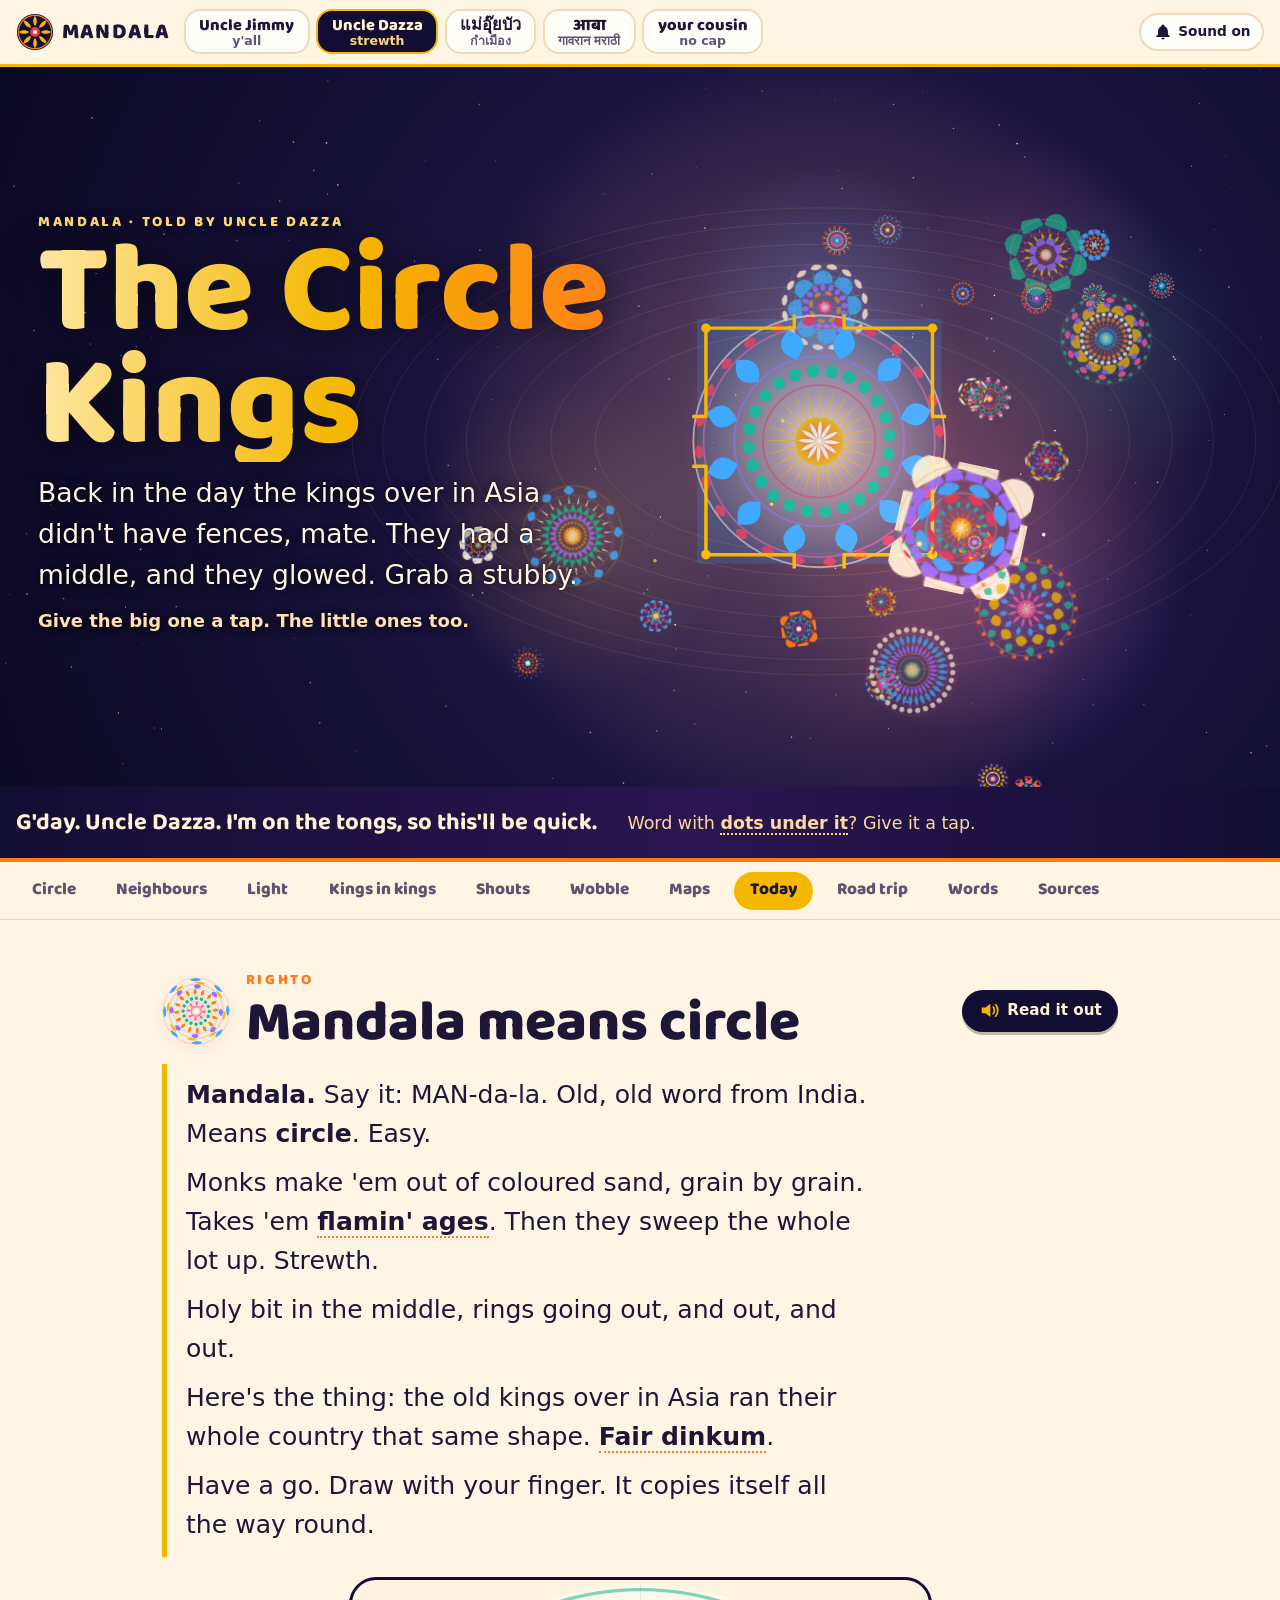
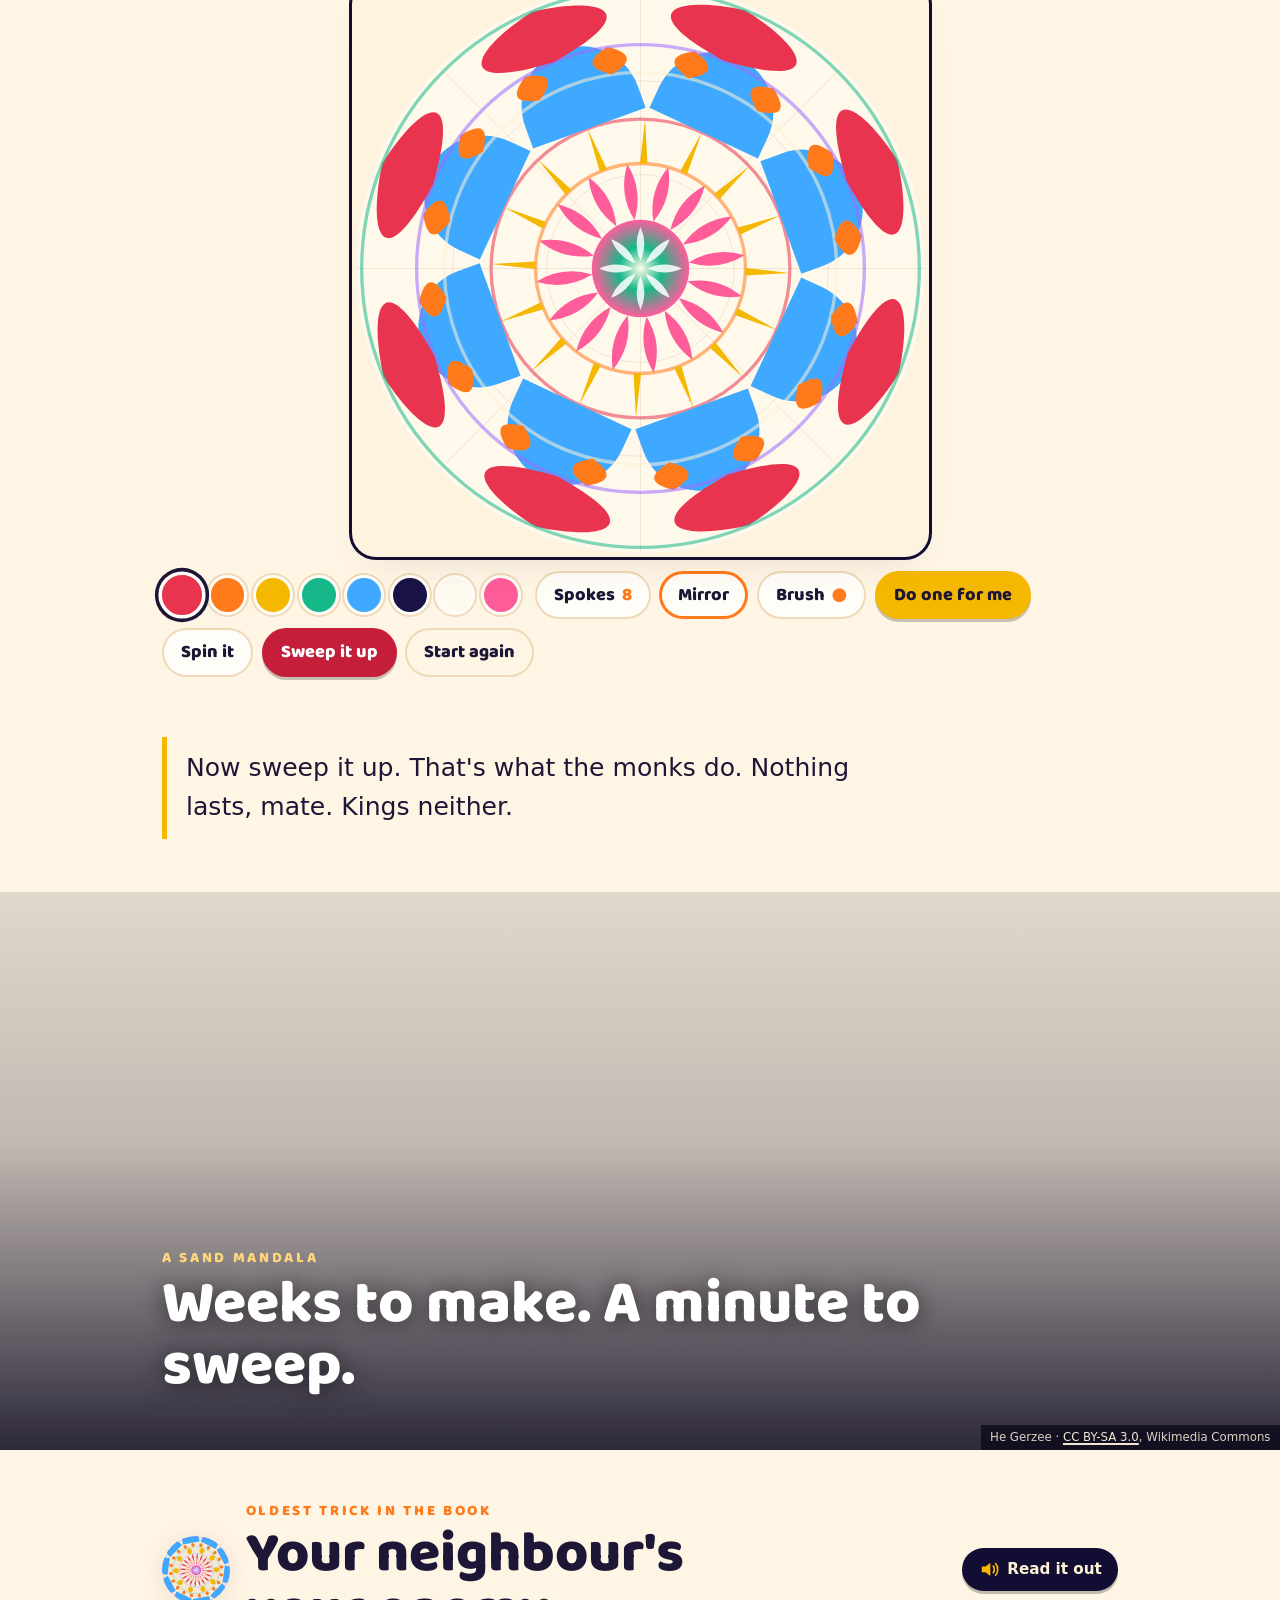
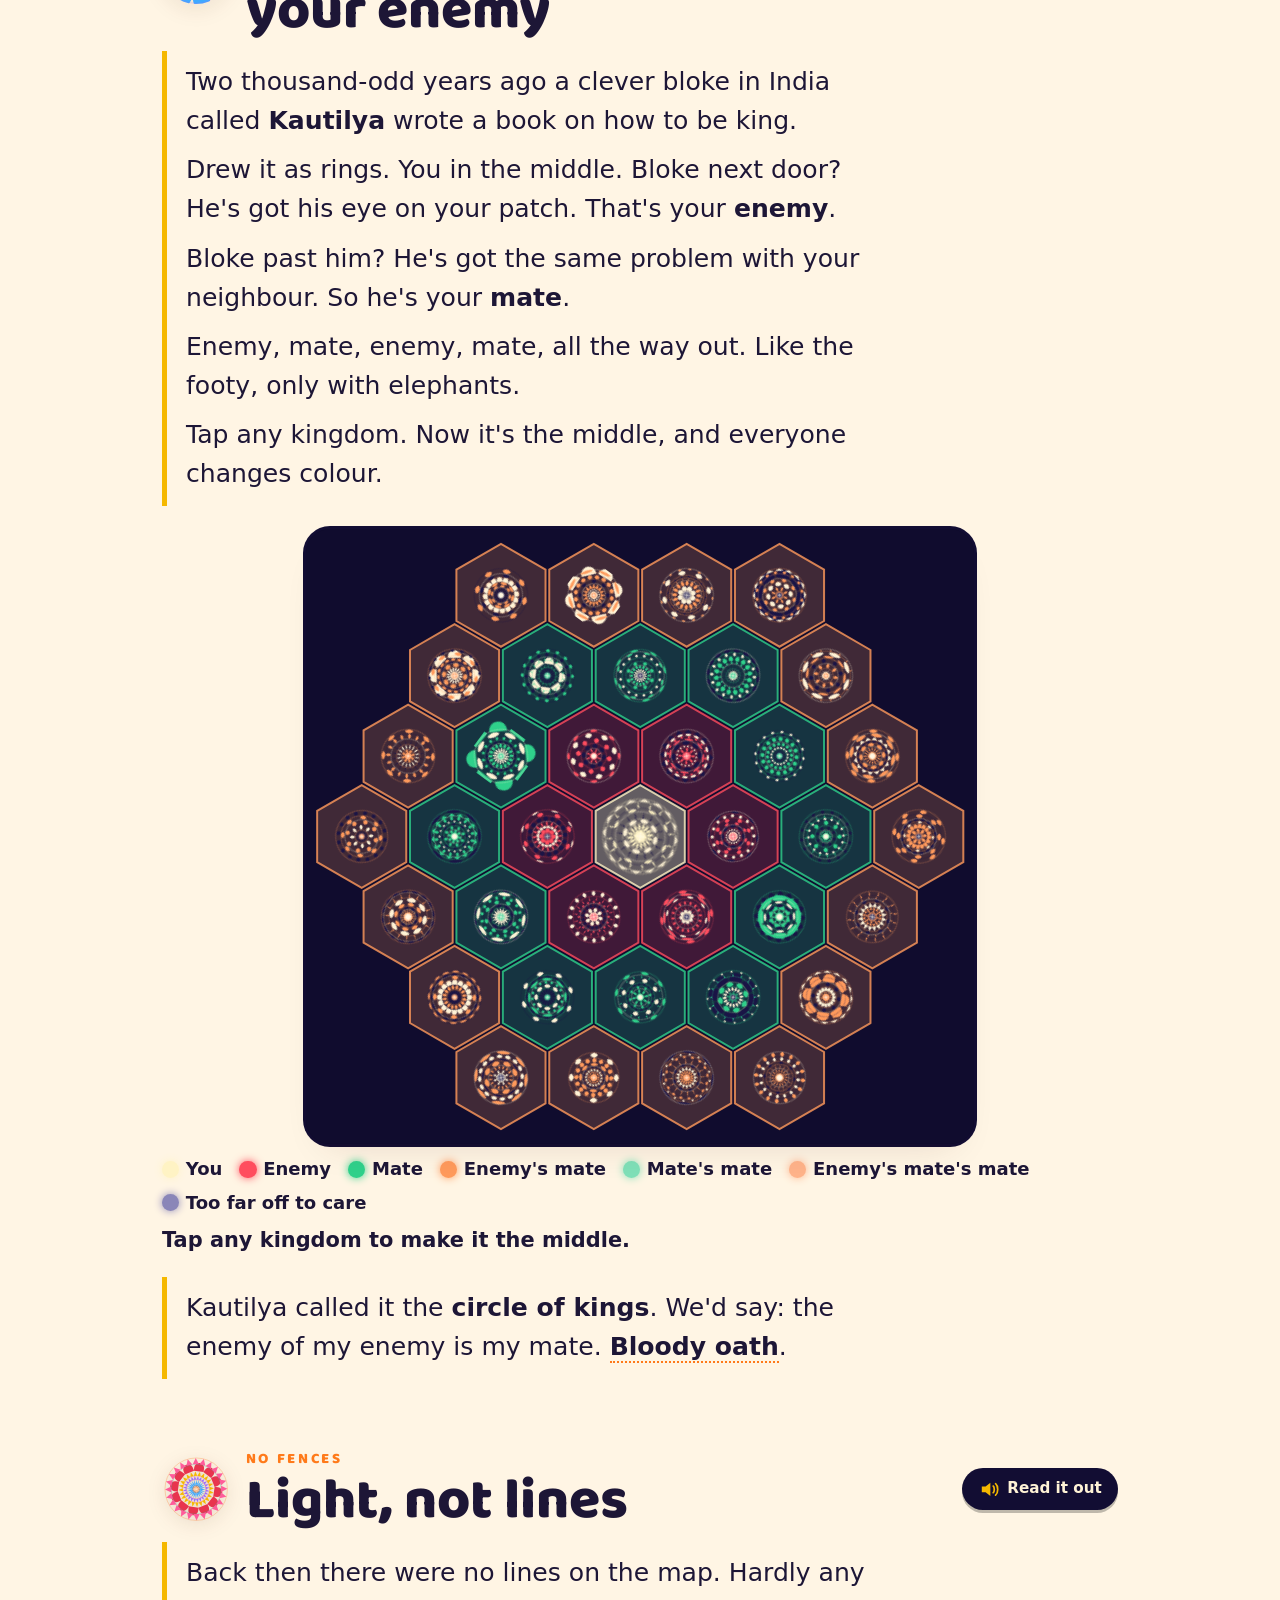
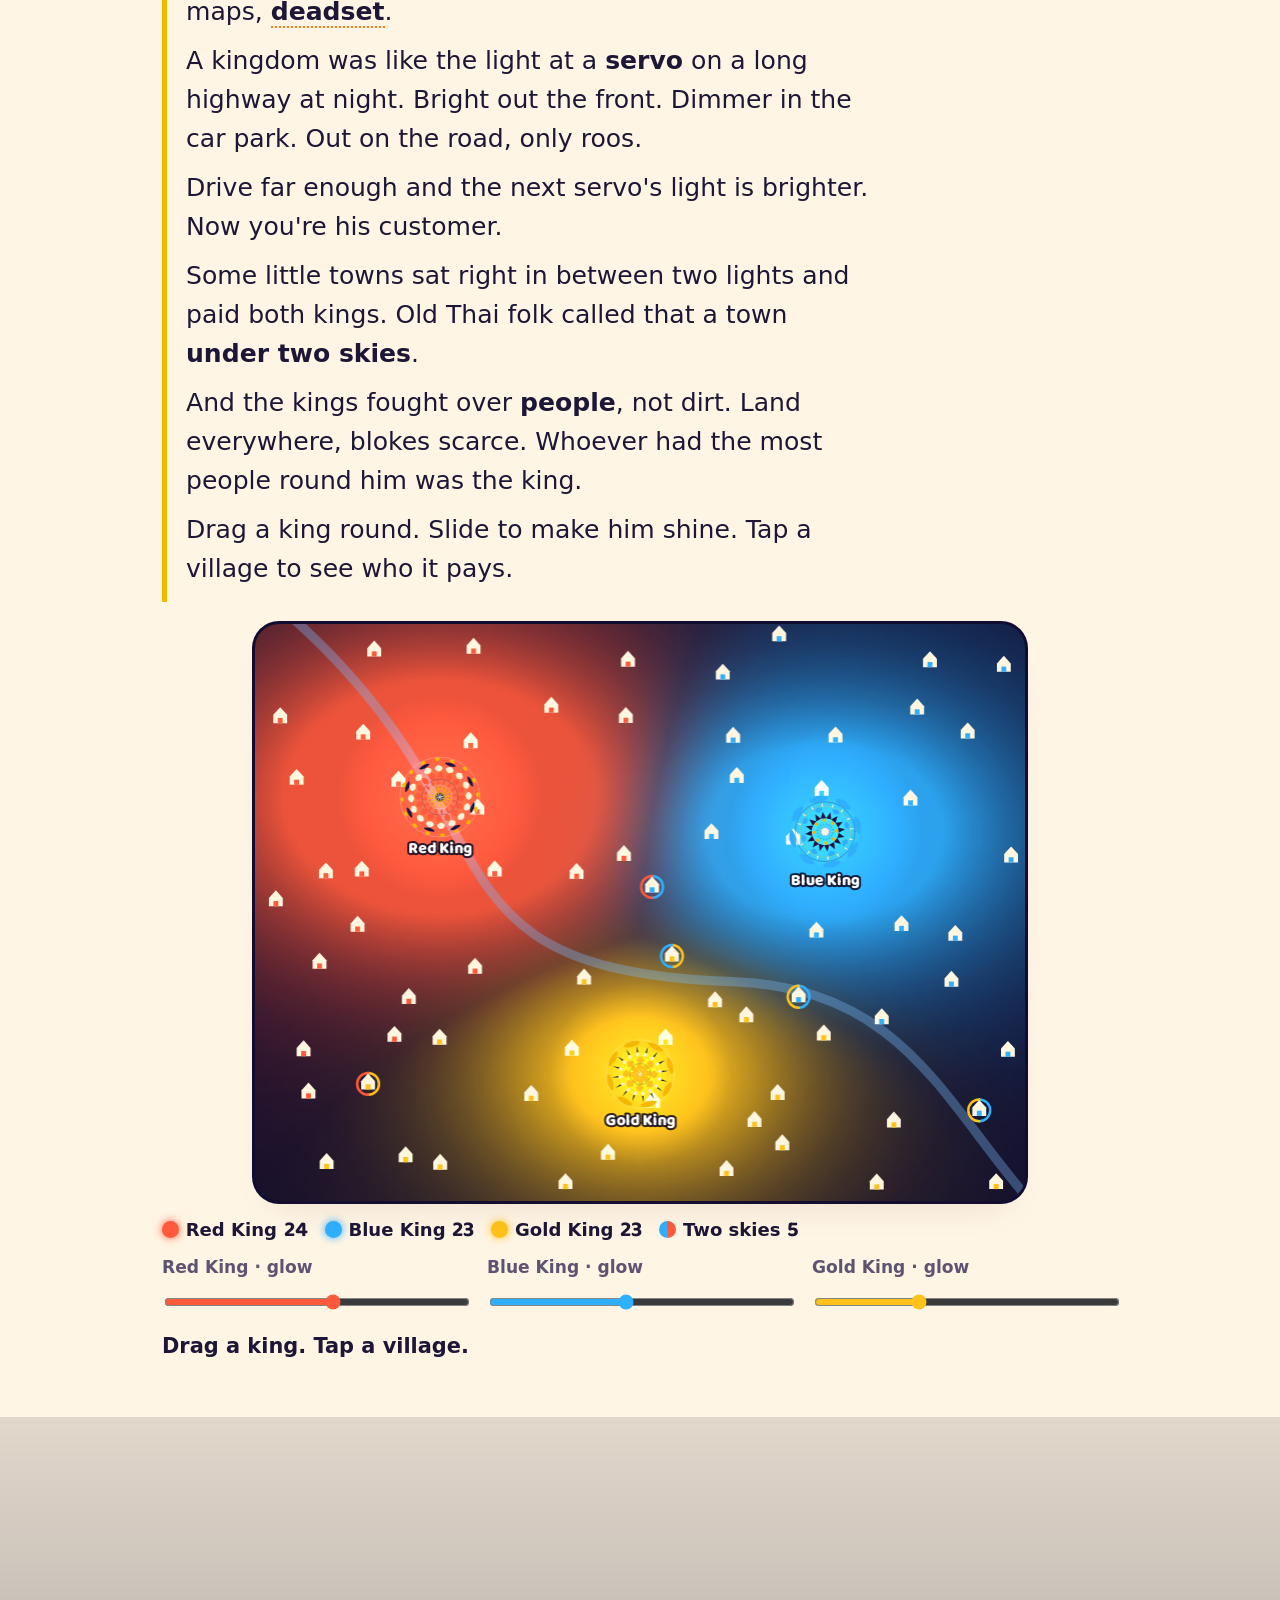
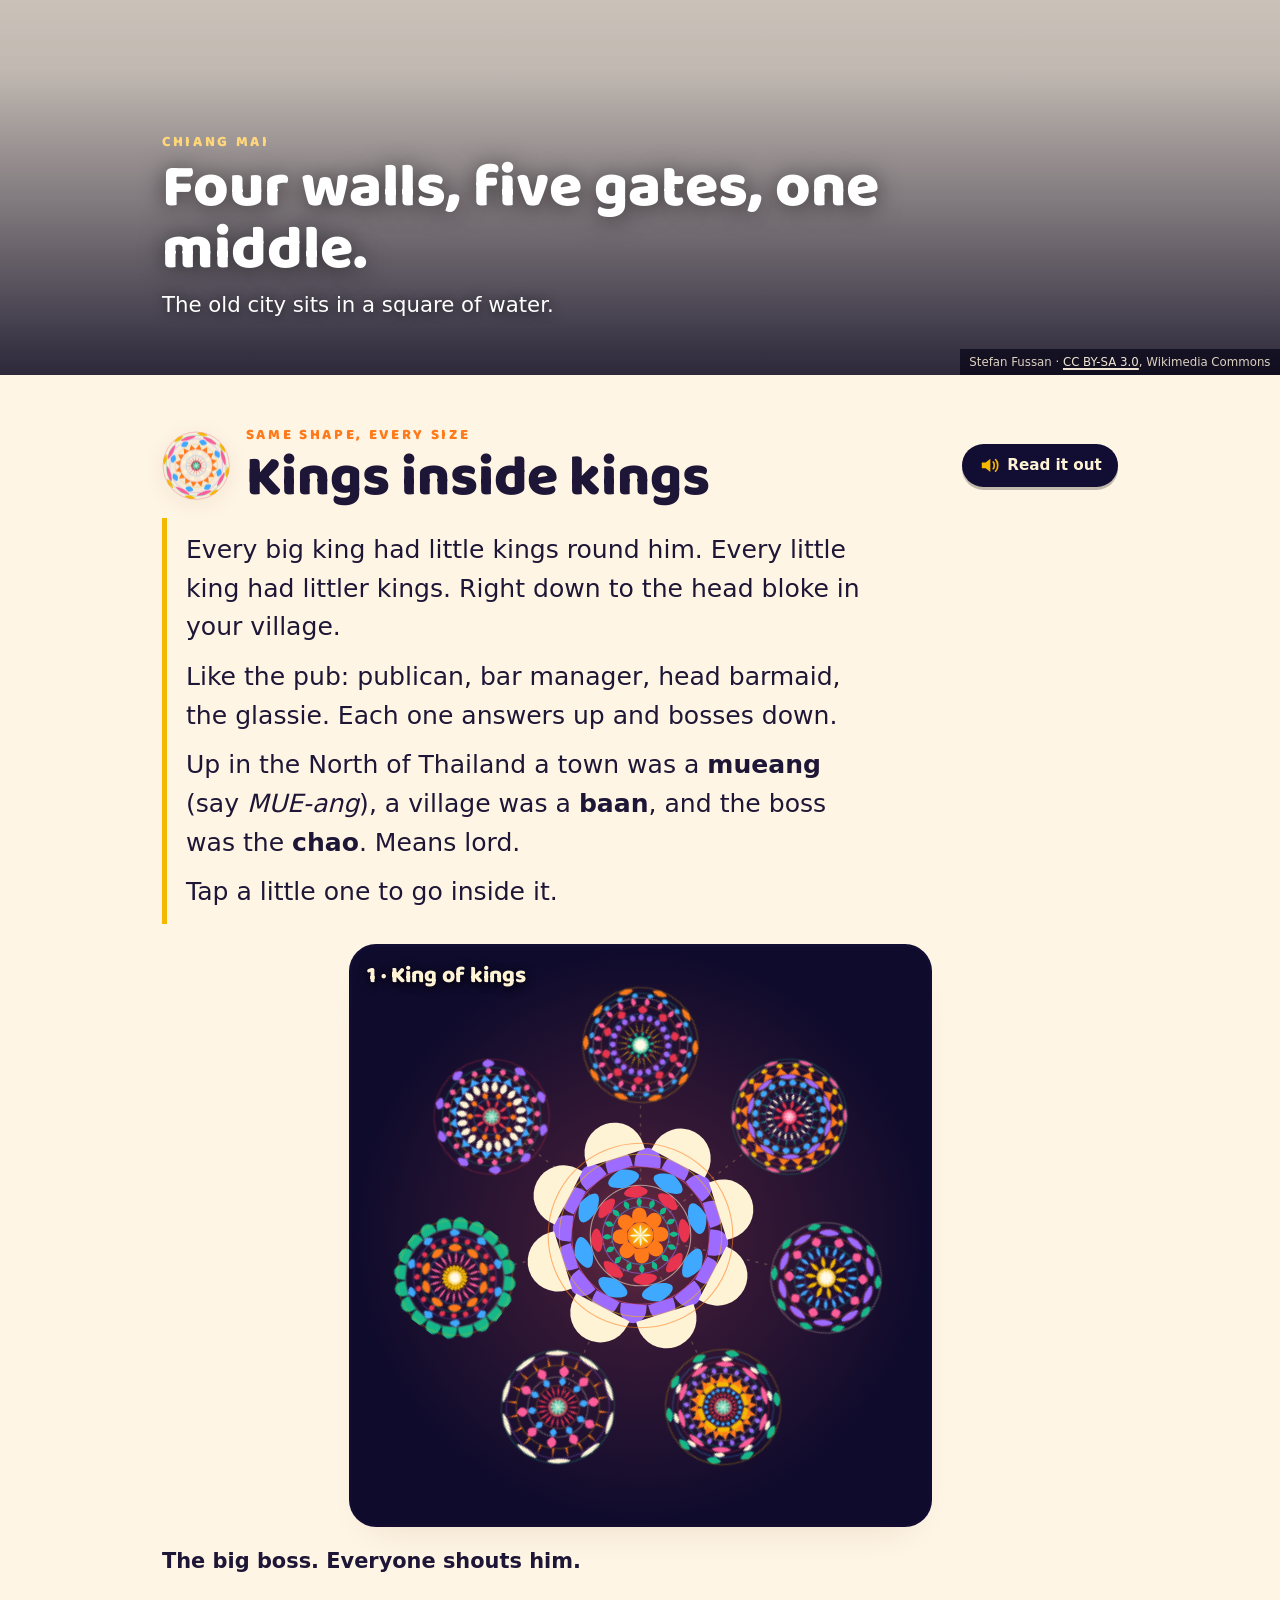
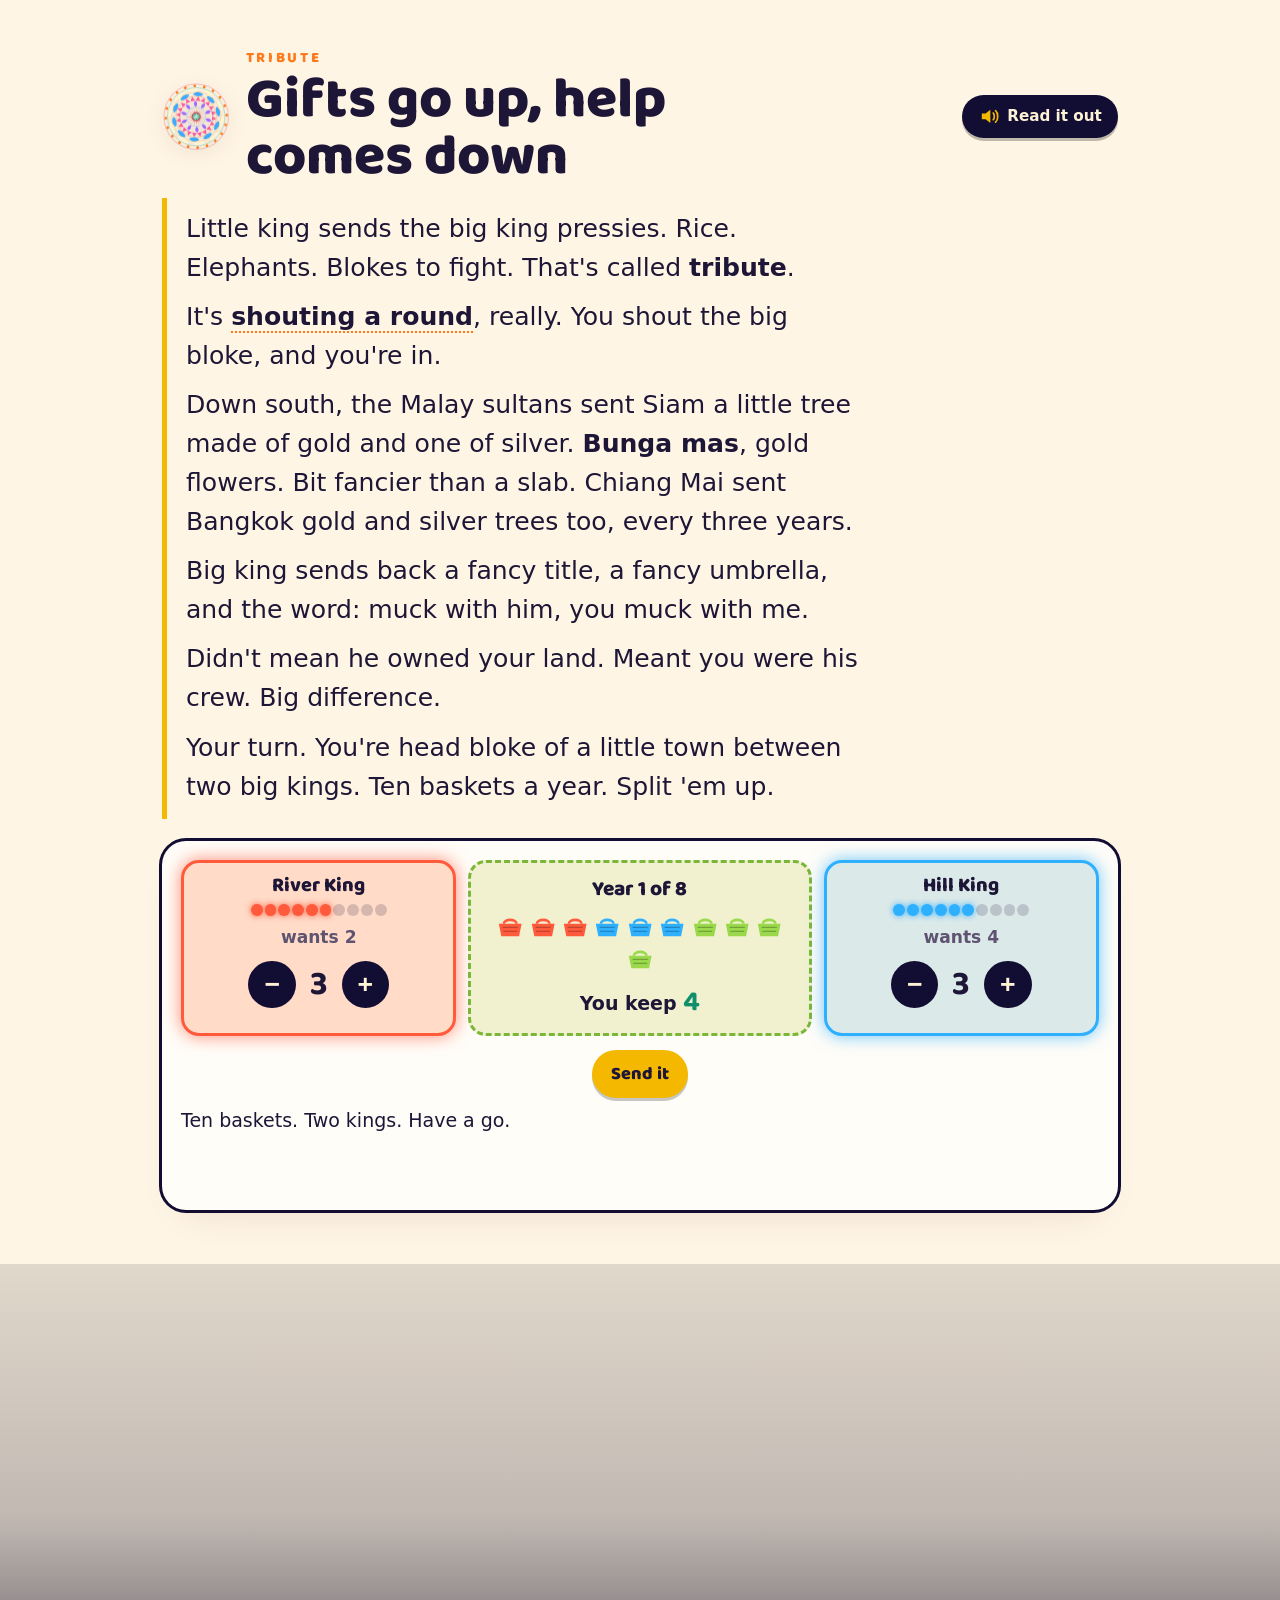
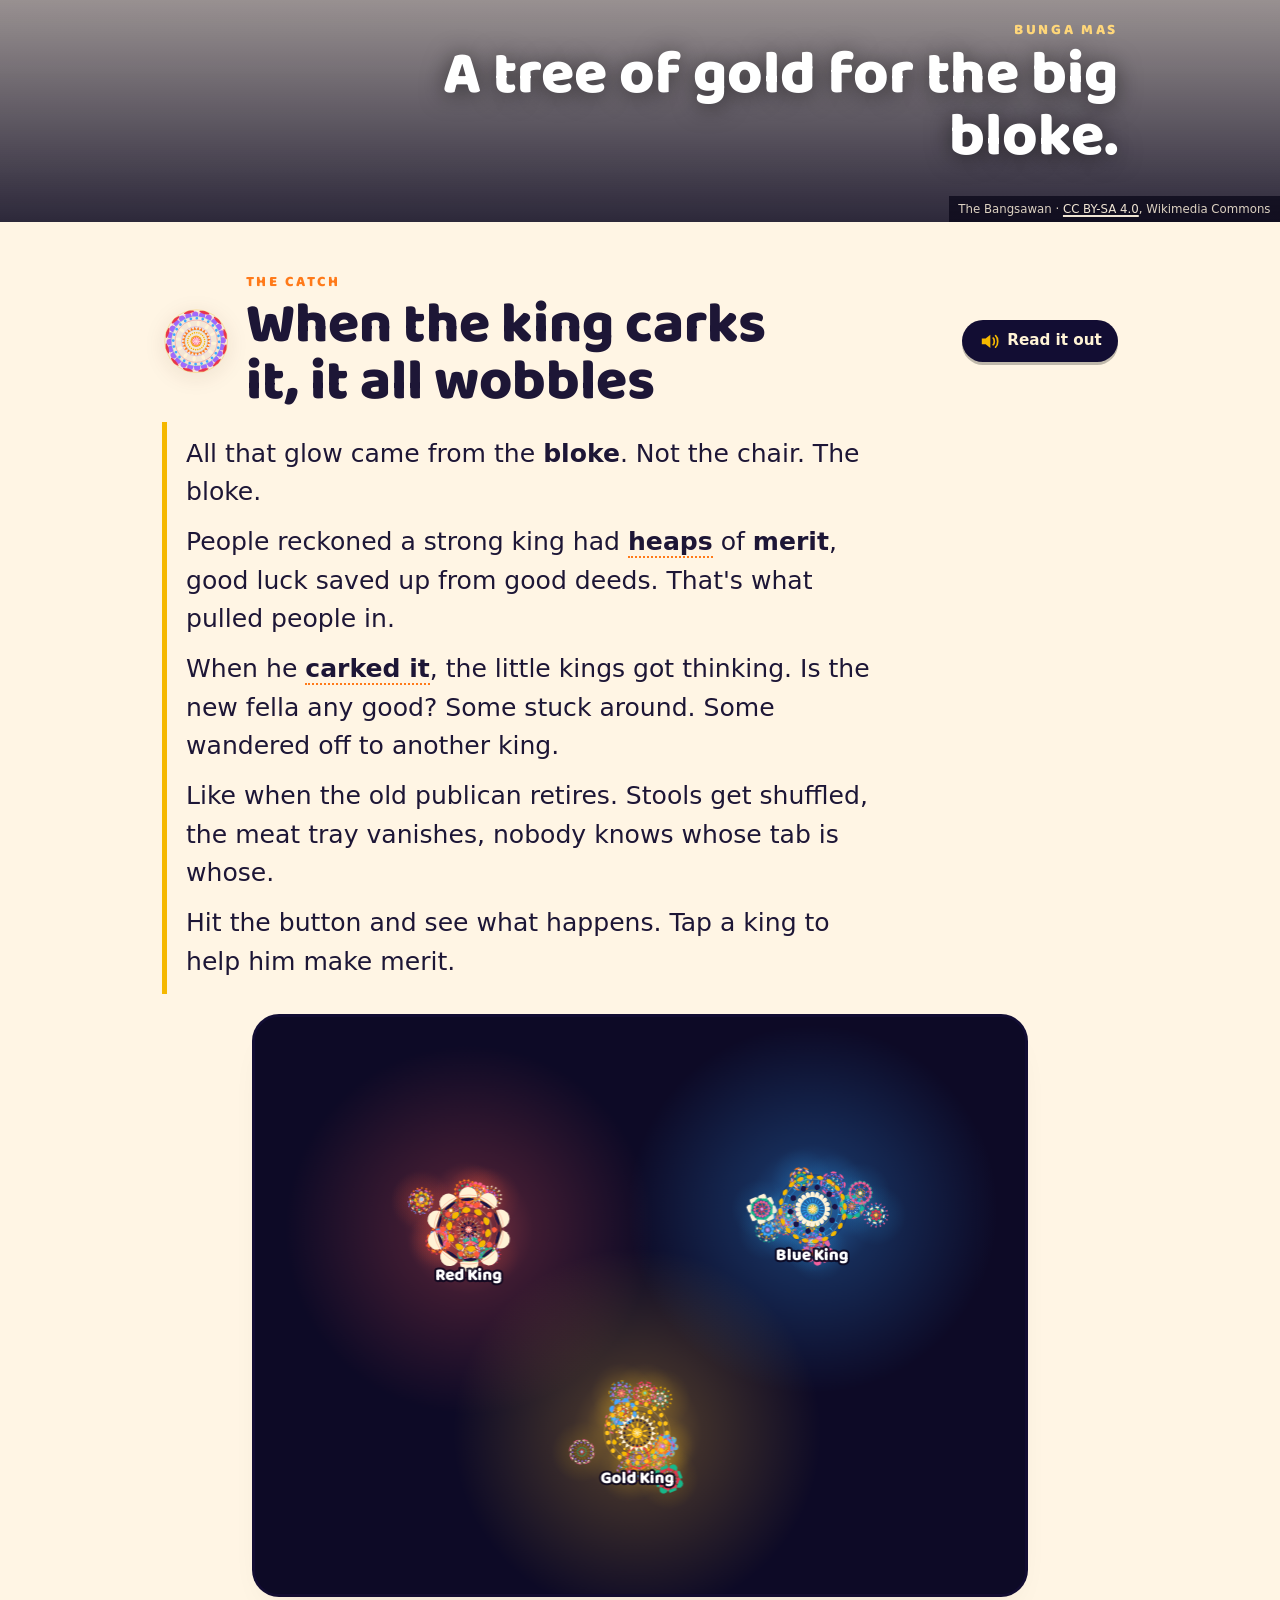
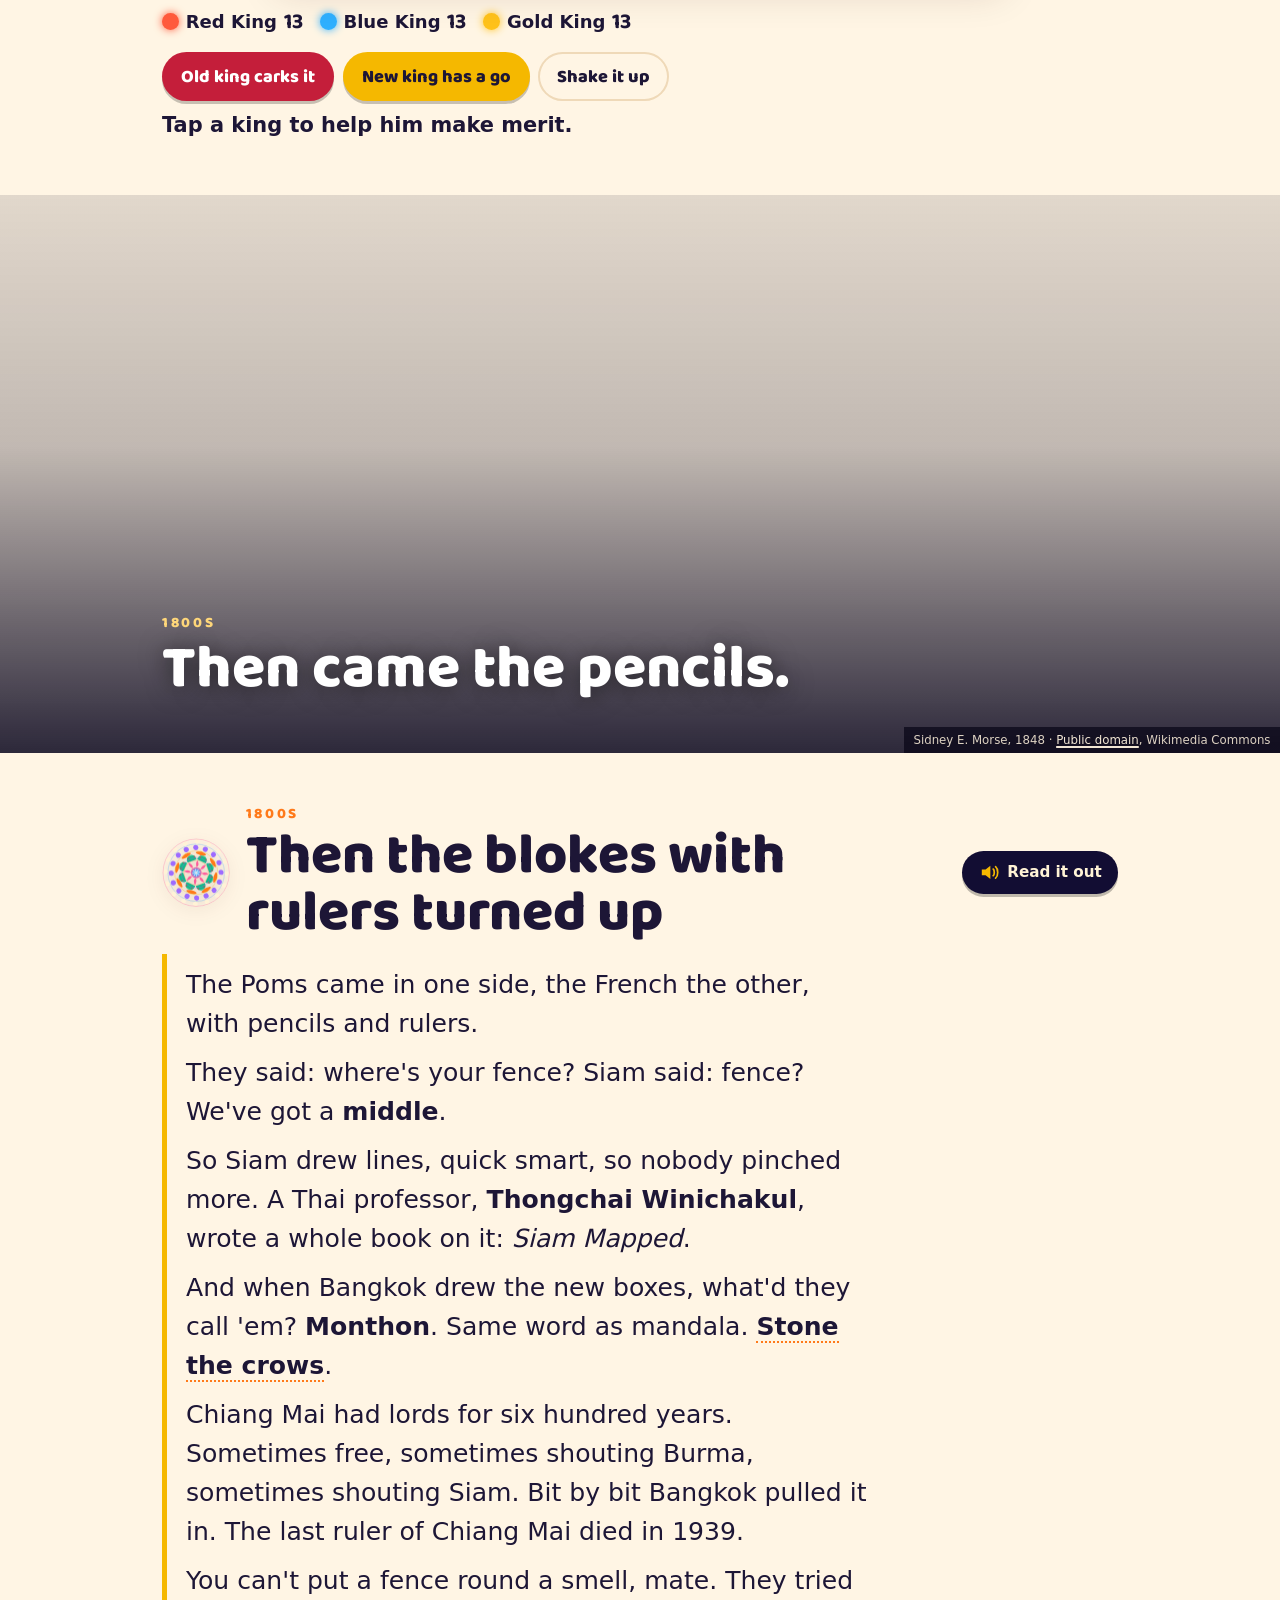
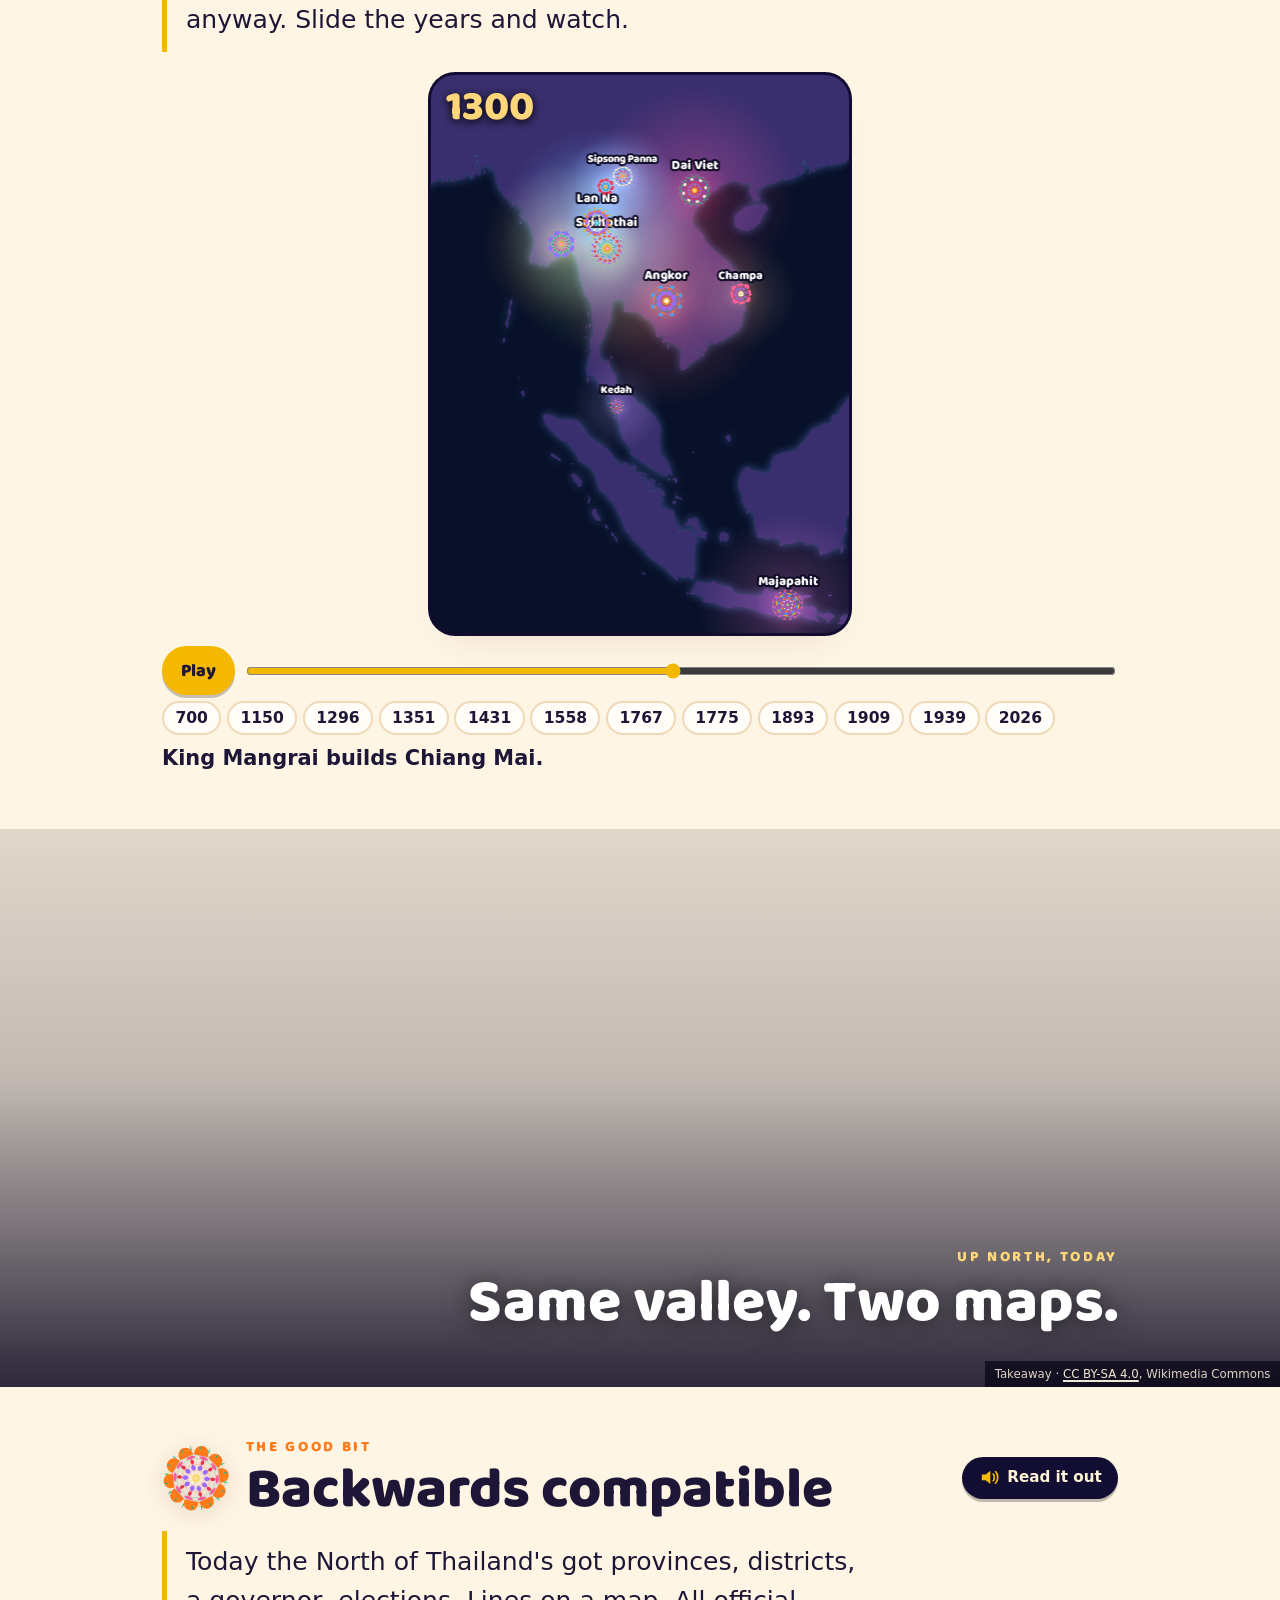
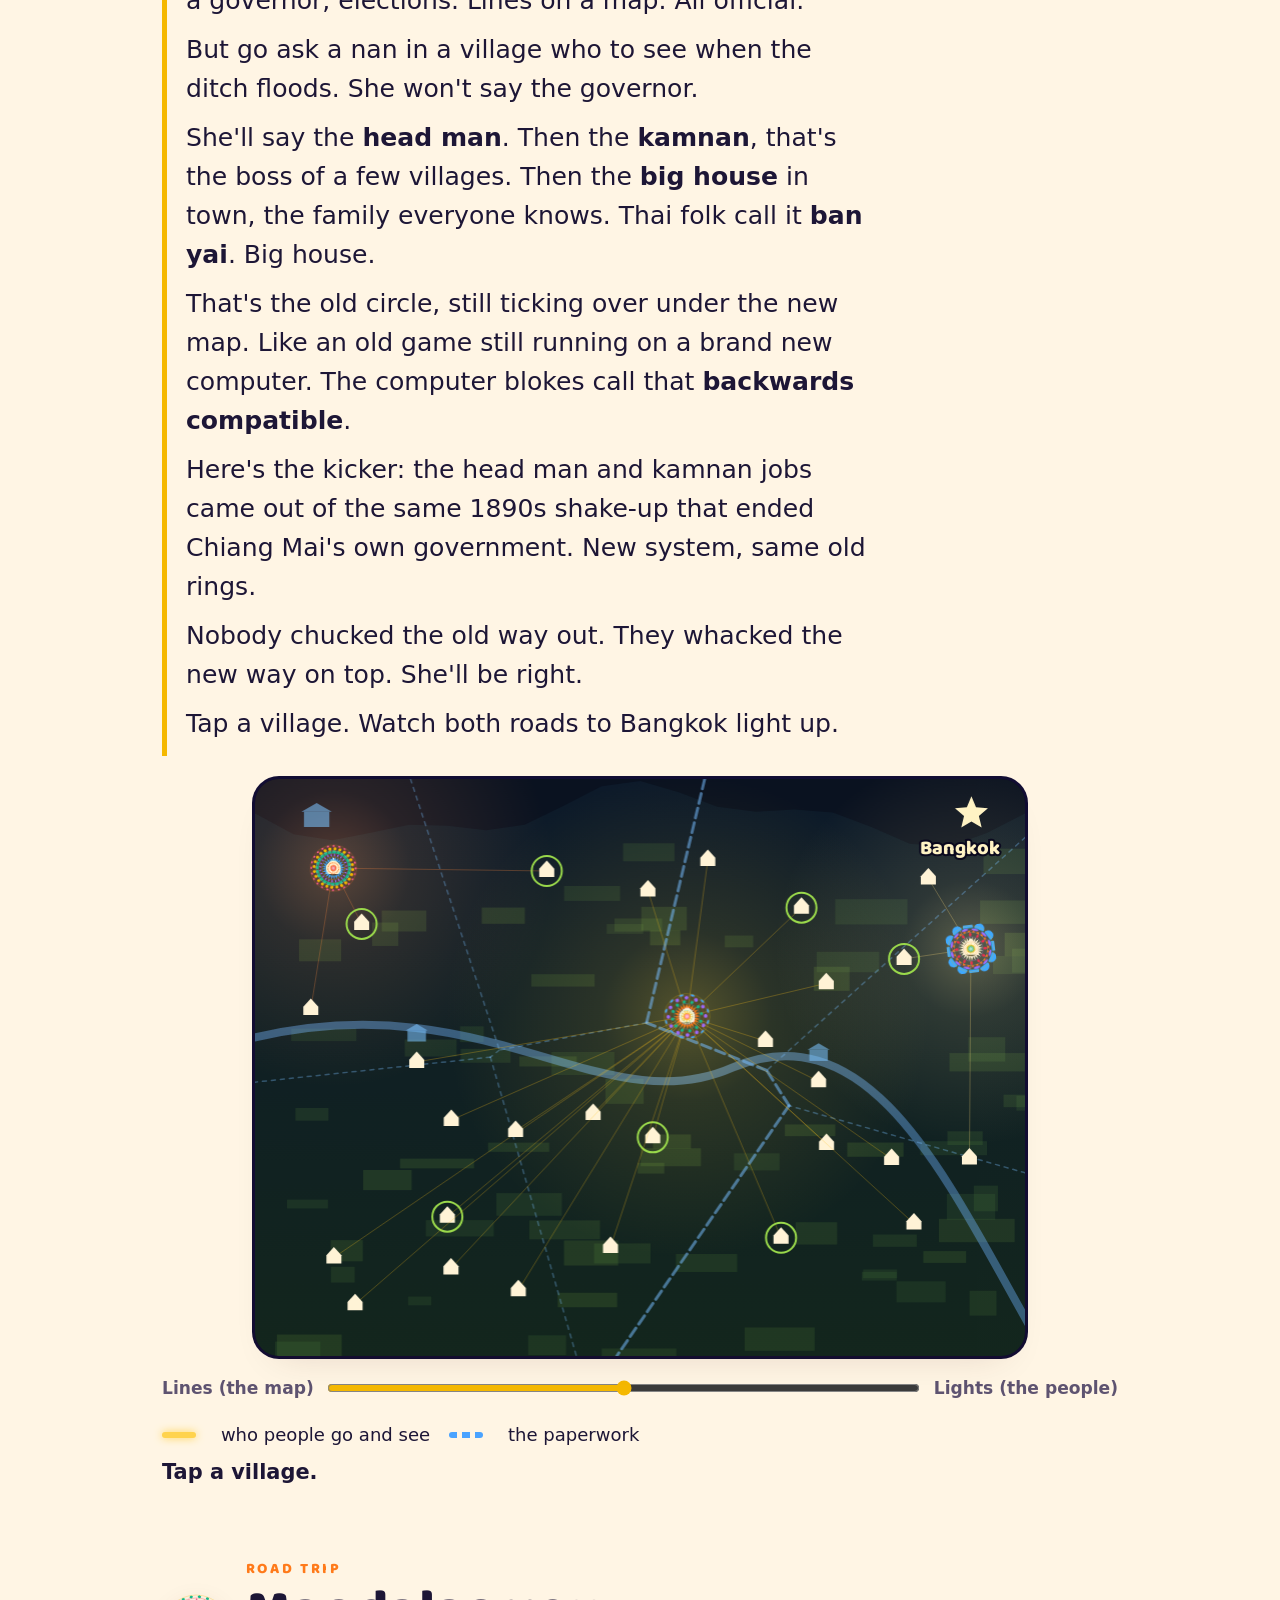
==== docs/bogan/index.html @ f4a82a24 "Mandala: the circle kings, five voices, nine toys Co-Authored-By: Claude Opus 5.5 <noreply@anthropic" ====
<!doctype html>
<html lang="en-AU"><head><meta charset="utf-8"><meta name="viewport" content="width=device-width,initial-scale=1">
<title>The Circle Kings · Mandala, told by Uncle Dazza</title>
<meta name="description" content="How the old kings of Southeast Asia ran things like a servo light at night, not a fence. Told at the barbie, with toys, mandalas and pictures, and why the North of Thailand still runs a bit that way.">
<link rel="canonical" href="https://nanobotco.github.io/mandala/bogan/"><link rel="alternate" hreflang="en-US" href="https://nanobotco.github.io/mandala/"><link rel="alternate" hreflang="en-AU" href="https://nanobotco.github.io/mandala/bogan/"><link rel="alternate" hreflang="th" href="https://nanobotco.github.io/mandala/lanna/"><link rel="alternate" hreflang="mr" href="https://nanobotco.github.io/mandala/marathi/"><link rel="alternate" hreflang="en-US" href="https://nanobotco.github.io/mandala/genz/">
<meta property="og:type" content="website"><meta property="og:url" content="https://nanobotco.github.io/mandala/bogan/"><meta property="og:title" content="The Circle Kings · Mandala, told by Uncle Dazza"><meta property="og:description" content="How the old kings of Southeast Asia ran things like a servo light at night, not a fence. Told at the barbie, with toys, mandalas and pictures, and why the North of Thailand still runs a bit that way.">
<meta property="og:image" content="https://nanobotco.github.io/mandala/card-bogan.jpg"><meta property="og:image:width" content="1200"><meta property="og:image:height" content="630"><meta property="og:image:alt" content="A glowing gold mandala with little mandalas going round it, and the words The Circle Kings.">
<meta name="twitter:card" content="summary_large_image"><meta name="twitter:image" content="https://nanobotco.github.io/mandala/card-bogan.jpg"><meta name="twitter:title" content="The Circle Kings · Mandala, told by Uncle Dazza"><meta name="twitter:description" content="How the old kings of Southeast Asia ran things like a servo light at night, not a fence. Told at the barbie, with toys, mandalas and pictures, and why the North of Thailand still runs a bit that way.">
<meta name="theme-color" content="#120d33"><link rel="icon" href="../icon.svg" type="image/svg+xml">
<link rel="preconnect" href="https://fonts.googleapis.com"><link rel="preconnect" href="https://fonts.gstatic.com" crossorigin>
<link rel="stylesheet" href="https://fonts.googleapis.com/css2?family=Baloo+2:wght@500;700;800&display=swap">
<link rel="stylesheet" href="../mandala.css">
<style>:root{--display:"Baloo 2",system-ui,sans-serif;--body:"Avenir Next",Avenir,"Segoe UI",system-ui,sans-serif;--canvas-font:"Baloo 2",system-ui,sans-serif}</style>
</head><body class="v-bogan">
<a class="skip" href="#circle">Skip to the yarn</a>
<header class="top"><a class="brand" href="#top" aria-label="Mandala"><svg viewBox="0 0 40 40" aria-hidden="true"><use href="../icon.svg#m"/></svg><span>Mandala</span></a>
 <nav class="voices" aria-label="Who&#x27;s telling it"><a href="../" lang="en-US" hreflang="en-US"><b>Uncle Jimmy</b><small>y&#x27;all</small></a><a href="../bogan/" lang="en-AU" hreflang="en-AU" aria-current="page"><b>Uncle Dazza</b><small>strewth</small></a><a href="../lanna/" lang="th" hreflang="th"><b>แม่อุ๊ยบัว</b><small>กำเมือง</small></a><a href="../marathi/" lang="mr" hreflang="mr"><b>आबा</b><small>गावरान मराठी</small></a><a href="../genz/" lang="en-US" hreflang="en-US"><b>your cousin</b><small>no cap</small></a></nav>
 <button class="snd" type="button" aria-pressed="true"><svg viewBox="0 0 24 24" aria-hidden="true"><path d="M12 3a2 2 0 0 1 2 2c3 1 4 4 4 7v3l2 2v1H4v-1l2-2v-3c0-3 1-6 4-7a2 2 0 0 1 2-2zm-2 16h4a2 2 0 0 1-4 0z" fill="currentColor"/></svg><span></span></button>
</header>
<main id="top">
<section class="hero"><canvas id="hero-cv" aria-label="A big mandala in the middle with smaller ones going round it. Give &#x27;em a tap."></canvas>
 <div class="hin"><span class="kicker">Mandala · told by Uncle Dazza</span><h1>The Circle Kings</h1><p class="lede">Back in the day the kings over in Asia didn't have fences, mate. They had a middle, and they glowed. Grab a stubby.</p><p class="hint">Give the big one a tap. The little ones too.</p></div></section>
<div class="who"><div class="in"><p class="whoname">G'day. Uncle Dazza. I'm on the tongs, so this'll be quick.</p><p class="tapnote">Word with <span class="sl" tabindex="0" role="button" data-g="Like this. Tap it and I&#x27;ll tell ya what it means, no worries.">dots under it</span>? Give it a tap.</p></div></div>
<nav class="sec" aria-label="Bits of the yarn"><a href="#circle">Circle</a><a href="#ring">Neighbours</a><a href="#light">Light</a><a href="#dolls">Kings in kings</a><a href="#gifts">Shouts</a><a href="#wobble">Wobble</a><a href="#maps">Maps</a><a href="#today">Today</a><a href="#visit">Road trip</a><a href="#words">Words</a><a href="#sources">Sources</a></nav>
<div class="col">
<section id="circle" class="sec"><header class="sh"><canvas class="mark" data-seed="11" width="64" height="64" aria-hidden="true"></canvas>
 <div><span class="kicker">Righto</span><h2>Mandala means circle</h2></div>
 <button class="say" type="button" data-for="circle" aria-pressed="false"><svg viewBox="0 0 24 24" aria-hidden="true"><path d="M4 9v6h4l5 4V5L8 9H4z" fill="currentColor"/><path d="M16 8.5c1.5 1 1.5 6 0 7M18.5 6c3 2.5 3 9.5 0 12" fill="none" stroke="currentColor" stroke-width="1.8" stroke-linecap="round"/></svg><span>Read it out</span></button>
</header><div class="talk"><p><b>Mandala.</b> Say it: MAN-da-la. Old, old word from India. Means <b>circle</b>. Easy.</p><p>Monks make 'em out of coloured sand, grain by grain. Takes 'em <span class="sl" tabindex="0" role="button" data-g="ages and ages. Days and days.">flamin' ages</span>. Then they sweep the whole lot up. Strewth.</p><p>Holy bit in the middle, rings going out, and out, and out.</p><p>Here's the thing: the old kings over in Asia ran their whole country that same shape. <span class="sl" tabindex="0" role="button" data-g="True. No joke.">Fair dinkum</span>.</p><p>Have a go. Draw with your finger. It copies itself all the way round.</p></div><div class="toy" id="toy-maker"><div class="stage sq"><canvas aria-label="Drawing board. Draw with your finger and it copies itself round the circle."></canvas></div>
 <div class="ctl"><div class="swatches" role="group" aria-label="Sand colours"></div>
 <button class="btn coat" data-k="spokes" type="button">Spokes <b>8</b></button>
 <button class="btn coat" data-k="mirror" type="button" aria-pressed="true">Mirror</button>
 <button class="btn coat" data-k="size" type="button">Brush <b>●</b></button>
 <button class="btn gold" data-k="fill" type="button">Do one for me</button>
 <button class="btn coat" data-k="spin" type="button" aria-pressed="false">Spin it</button>
 <button class="btn" data-k="sweep" type="button">Sweep it up</button>
 <button class="btn ghost" data-k="clear" type="button">Start again</button></div>
 <p class="out" aria-live="polite"></p></div><div class="talk"><p>Now sweep it up. That's what the monks do. Nothing lasts, mate. Kings neither.</p></div></section><div class="band" role="img" aria-label="A round sand mandala, bright colours laid grain by grain.">
 <div class="bgwrap"><img data-src="../img/sand-mandala.jpg" alt=""></div>
 <div class="in"><span class="kicker">A sand mandala</span><p class="bh">Weeks to make. A minute to sweep.</p></div>
 <span class="cred">He Gerzee · <a href="https://commons.wikimedia.org/wiki/File:Mandala_made_at_Prismare_by_Tibetan_monks.JPG">CC BY-SA 3.0</a>, Wikimedia Commons</span>
</div><section id="ring" class="sec"><header class="sh"><canvas class="mark" data-seed="18" width="64" height="64" aria-hidden="true"></canvas>
 <div><span class="kicker">Oldest trick in the book</span><h2>Your neighbour's your enemy</h2></div>
 <button class="say" type="button" data-for="ring" aria-pressed="false"><svg viewBox="0 0 24 24" aria-hidden="true"><path d="M4 9v6h4l5 4V5L8 9H4z" fill="currentColor"/><path d="M16 8.5c1.5 1 1.5 6 0 7M18.5 6c3 2.5 3 9.5 0 12" fill="none" stroke="currentColor" stroke-width="1.8" stroke-linecap="round"/></svg><span>Read it out</span></button>
</header><div class="talk"><p>Two thousand-odd years ago a clever bloke in India called <b>Kautilya</b> wrote a book on how to be king.</p><p>Drew it as rings. You in the middle. Bloke next door? He's got his eye on your patch. That's your <b>enemy</b>.</p><p>Bloke past him? He's got the same problem with your neighbour. So he's your <b>mate</b>.</p><p>Enemy, mate, enemy, mate, all the way out. Like the footy, only with elephants.</p><p>Tap any kingdom. Now it's the middle, and everyone changes colour.</p></div><div class="toy" id="toy-rings"><div class="stage hexs"><canvas aria-label="Kingdoms on a honeycomb, coloured mate or enemy. Tap one to make it the middle."></canvas></div>
 <div class="legend"></div><p class="out" aria-live="polite">Tap any kingdom to make it the middle.</p></div><div class="talk"><p>Kautilya called it the <b>circle of kings</b>. We'd say: the enemy of my enemy is my mate. <span class="sl" tabindex="0" role="button" data-g="Yes, absolutely.">Bloody oath</span>.</p></div></section><section id="light" class="sec"><header class="sh"><canvas class="mark" data-seed="25" width="64" height="64" aria-hidden="true"></canvas>
 <div><span class="kicker">No fences</span><h2>Light, not lines</h2></div>
 <button class="say" type="button" data-for="light" aria-pressed="false"><svg viewBox="0 0 24 24" aria-hidden="true"><path d="M4 9v6h4l5 4V5L8 9H4z" fill="currentColor"/><path d="M16 8.5c1.5 1 1.5 6 0 7M18.5 6c3 2.5 3 9.5 0 12" fill="none" stroke="currentColor" stroke-width="1.8" stroke-linecap="round"/></svg><span>Read it out</span></button>
</header><div class="talk"><p>Back then there were no lines on the map. Hardly any maps, <span class="sl" tabindex="0" role="button" data-g="for sure, completely">deadset</span>.</p><p>A kingdom was like the light at a <b>servo</b> on a long highway at night. Bright out the front. Dimmer in the car park. Out on the road, only roos.</p><p>Drive far enough and the next servo's light is brighter. Now you're his customer.</p><p>Some little towns sat right in between two lights and paid both kings. Old Thai folk called that a town <b>under two skies</b>.</p><p>And the kings fought over <b>people</b>, not dirt. Land everywhere, blokes scarce. Whoever had the most people round him was the king.</p><p>Drag a king round. Slide to make him shine. Tap a village to see who it pays.</p></div><div class="toy" id="toy-lights"><div class="stage wide"><canvas aria-label="Three kings and a valley of villages. Drag the kings."></canvas></div>
 <div class="tally" aria-live="polite"></div>
 <div class="rngs"><label class="rng" style="--c:#ff5a3c"><span>Red King · glow</span><input type="range" min="1" max="10" value="6"></label><label class="rng" style="--c:#2fb0ff"><span>Blue King · glow</span><input type="range" min="1" max="10" value="5"></label><label class="rng" style="--c:#ffc21a"><span>Gold King · glow</span><input type="range" min="1" max="10" value="4"></label></div>
 <p class="out" aria-live="polite">Drag a king. Tap a village.</p></div></section><div class="band" role="img" aria-label="Chiang Mai&#x27;s old city wall and moat.">
 <div class="bgwrap"><img data-src="../img/chiang-mai-moat.jpg" alt=""></div>
 <div class="in"><span class="kicker">Chiang Mai</span><p class="bh">Four walls, five gates, one middle.</p><p>The old city sits in a square of water.</p></div>
 <span class="cred">Stefan Fussan · <a href="https://commons.wikimedia.org/wiki/File:Chiang_Mai_-_Chiang_Mai_Moat_-_0005.jpg">CC BY-SA 3.0</a>, Wikimedia Commons</span>
</div><section id="dolls" class="sec"><header class="sh"><canvas class="mark" data-seed="32" width="64" height="64" aria-hidden="true"></canvas>
 <div><span class="kicker">Same shape, every size</span><h2>Kings inside kings</h2></div>
 <button class="say" type="button" data-for="dolls" aria-pressed="false"><svg viewBox="0 0 24 24" aria-hidden="true"><path d="M4 9v6h4l5 4V5L8 9H4z" fill="currentColor"/><path d="M16 8.5c1.5 1 1.5 6 0 7M18.5 6c3 2.5 3 9.5 0 12" fill="none" stroke="currentColor" stroke-width="1.8" stroke-linecap="round"/></svg><span>Read it out</span></button>
</header><div class="talk"><p>Every big king had little kings round him. Every little king had littler kings. Right down to the head bloke in your village.</p><p>Like the pub: publican, bar manager, head barmaid, the glassie. Each one answers up and bosses down.</p><p>Up in the North of Thailand a town was a <b>mueang</b> (say <i>MUE-ang</i>), a village was a <b>baan</b>, and the boss was the <b>chao</b>. Means lord.</p><p>Tap a little one to go inside it.</p></div><div class="toy" id="toy-dolls"><div class="stage sq"><canvas aria-label="Kingdoms inside kingdoms. Tap a small one to go in."></canvas><span class="lv"></span></div>
 <div class="ctl"><button class="btn ghost" data-k="back" type="button" hidden>Back out</button></div>
 <p class="out" aria-live="polite"></p></div></section><section id="gifts" class="sec"><header class="sh"><canvas class="mark" data-seed="39" width="64" height="64" aria-hidden="true"></canvas>
 <div><span class="kicker">Tribute</span><h2>Gifts go up, help comes down</h2></div>
 <button class="say" type="button" data-for="gifts" aria-pressed="false"><svg viewBox="0 0 24 24" aria-hidden="true"><path d="M4 9v6h4l5 4V5L8 9H4z" fill="currentColor"/><path d="M16 8.5c1.5 1 1.5 6 0 7M18.5 6c3 2.5 3 9.5 0 12" fill="none" stroke="currentColor" stroke-width="1.8" stroke-linecap="round"/></svg><span>Read it out</span></button>
</header><div class="talk"><p>Little king sends the big king pressies. Rice. Elephants. Blokes to fight. That's called <b>tribute</b>.</p><p>It's <span class="sl" tabindex="0" role="button" data-g="buying everyone a drink. Then it&#x27;s their turn to buy you one.">shouting a round</span>, really. You shout the big bloke, and you're in.</p><p>Down south, the Malay sultans sent Siam a little tree made of gold and one of silver. <b>Bunga mas</b>, gold flowers. Bit fancier than a slab. Chiang Mai sent Bangkok gold and silver trees too, every three years.</p><p>Big king sends back a fancy title, a fancy umbrella, and the word: muck with him, you muck with me.</p><p>Didn't mean he owned your land. Meant you were his crew. Big difference.</p><p>Your turn. You're head bloke of a little town between two big kings. Ten baskets a year. Split 'em up.</p></div><div class="toy game" id="toy-game"><div class="gboard">
<div class="king" data-i="0" style="--c:#ff5a3c"><div class="kname">River King</div><div class="meter" role="img"></div><div class="want"></div>
 <div class="give"><button class="step" type="button" data-i="0" data-d="-1" aria-label="less">−</button><span class="giv"><b>3</b></span><button class="step" type="button" data-i="0" data-d="1" aria-label="more">+</button></div></div><div class="town"><div class="year"></div><div class="baskets"></div><div class="keep">You keep <b></b></div><div class="titles"></div></div>
<div class="king" data-i="1" style="--c:#2fb0ff"><div class="kname">Hill King</div><div class="meter" role="img"></div><div class="want"></div>
 <div class="give"><button class="step" type="button" data-i="1" data-d="-1" aria-label="less">−</button><span class="giv"><b>3</b></span><button class="step" type="button" data-i="1" data-d="1" aria-label="more">+</button></div></div></div>
 <div class="gctl"><button class="btn gold" data-k="send" type="button">Send it</button><button class="btn gold" data-k="again" type="button" hidden>Another go</button></div>
 <div class="log" aria-live="polite"></div></div></section><div class="band right" role="img" aria-label="A small tree made of gold, sent as tribute.">
 <div class="bgwrap"><img data-src="../img/bunga-mas.jpg" alt="" style="object-position:50% 40%"></div>
 <div class="in"><span class="kicker">Bunga mas</span><p class="bh">A tree of gold for the big bloke.</p></div>
 <span class="cred">The Bangsawan · <a href="https://commons.wikimedia.org/wiki/File:Bunga_Mas_(Muzium_Negara).jpg">CC BY-SA 4.0</a>, Wikimedia Commons</span>
</div><section id="wobble" class="sec"><header class="sh"><canvas class="mark" data-seed="46" width="64" height="64" aria-hidden="true"></canvas>
 <div><span class="kicker">The catch</span><h2>When the king carks it, it all wobbles</h2></div>
 <button class="say" type="button" data-for="wobble" aria-pressed="false"><svg viewBox="0 0 24 24" aria-hidden="true"><path d="M4 9v6h4l5 4V5L8 9H4z" fill="currentColor"/><path d="M16 8.5c1.5 1 1.5 6 0 7M18.5 6c3 2.5 3 9.5 0 12" fill="none" stroke="currentColor" stroke-width="1.8" stroke-linecap="round"/></svg><span>Read it out</span></button>
</header><div class="talk"><p>All that glow came from the <b>bloke</b>. Not the chair. The bloke.</p><p>People reckoned a strong king had <span class="sl" tabindex="0" role="button" data-g="lots and lots">heaps</span> of <b>merit</b>, good luck saved up from good deeds. That's what pulled people in.</p><p>When he <span class="sl" tabindex="0" role="button" data-g="died">carked it</span>, the little kings got thinking. Is the new fella any good? Some stuck around. Some wandered off to another king.</p><p>Like when the old publican retires. Stools get shuffled, the meat tray vanishes, nobody knows whose tab is whose.</p><p>Hit the button and see what happens. Tap a king to help him make merit.</p></div><div class="toy" id="toy-orbits"><div class="stage wide"><canvas aria-label="Three kings with towns going round them."></canvas></div>
 <div class="tally" aria-live="polite"></div>
 <div class="ctl"><button class="btn" data-k="die" type="button">Old king carks it</button><button class="btn gold" data-k="rise" type="button">New king has a go</button><button class="btn ghost" data-k="shake" type="button">Shake it up</button></div>
 <p class="out" aria-live="polite">Tap a king to help him make merit.</p></div></section><div class="band" role="img" aria-label="An old map of Siam.">
 <div class="bgwrap"><img data-src="../img/siam-1848.jpg" alt=""></div>
 <div class="in"><span class="kicker">1800s</span><p class="bh">Then came the pencils.</p></div>
 <span class="cred">Sidney E. Morse, 1848 · <a href="https://commons.wikimedia.org/wiki/File:Map_of_Siam_(Thailand)_1848_by_Sidney_Morse.jpg">Public domain</a>, Wikimedia Commons</span>
</div><section id="maps" class="sec"><header class="sh"><canvas class="mark" data-seed="53" width="64" height="64" aria-hidden="true"></canvas>
 <div><span class="kicker">1800s</span><h2>Then the blokes with rulers turned up</h2></div>
 <button class="say" type="button" data-for="maps" aria-pressed="false"><svg viewBox="0 0 24 24" aria-hidden="true"><path d="M4 9v6h4l5 4V5L8 9H4z" fill="currentColor"/><path d="M16 8.5c1.5 1 1.5 6 0 7M18.5 6c3 2.5 3 9.5 0 12" fill="none" stroke="currentColor" stroke-width="1.8" stroke-linecap="round"/></svg><span>Read it out</span></button>
</header><div class="talk"><p>The Poms came in one side, the French the other, with pencils and rulers.</p><p>They said: where's your fence? Siam said: fence? We've got a <b>middle</b>.</p><p>So Siam drew lines, quick smart, so nobody pinched more. A Thai professor, <b>Thongchai Winichakul</b>, wrote a whole book on it: <i>Siam Mapped</i>.</p><p>And when Bangkok drew the new boxes, what'd they call 'em? <b>Monthon</b>. Same word as mandala. <span class="sl" tabindex="0" role="button" data-g="Well, would you believe it.">Stone the crows</span>.</p><p>Chiang Mai had lords for six hundred years. Sometimes free, sometimes shouting Burma, sometimes shouting Siam. Bit by bit Bangkok pulled it in. The last ruler of Chiang Mai died in 1939.</p><p>You can't put a fence round a smell, mate. They tried anyway. Slide the years and watch.</p></div><div class="toy" id="toy-years"><div class="stage tall"><canvas aria-label="Map of Southeast Asia with kingdoms shown as lights."></canvas><span class="yr">1300</span></div>
 <div class="ctl yrs"><button class="btn gold" data-k="play" type="button" aria-pressed="false">Play</button>
 <input type="range" min="600" max="2026" value="1300" aria-label="Year"></div>
 <div class="chips"><button type="button" data-y="700">700</button><button type="button" data-y="1150">1150</button><button type="button" data-y="1296">1296</button><button type="button" data-y="1351">1351</button><button type="button" data-y="1431">1431</button><button type="button" data-y="1558">1558</button><button type="button" data-y="1767">1767</button><button type="button" data-y="1775">1775</button><button type="button" data-y="1893">1893</button><button type="button" data-y="1909">1909</button><button type="button" data-y="1939">1939</button><button type="button" data-y="2026">2026</button></div>
 <p class="out" aria-live="polite"></p></div></section><div class="band right" role="img" aria-label="Rice fields and a village in northern Thailand.">
 <div class="bgwrap"><img data-src="../img/mae-wang-rice.jpg" alt=""></div>
 <div class="in"><span class="kicker">Up North, today</span><p class="bh">Same valley. Two maps.</p></div>
 <span class="cred">Takeaway · <a href="https://commons.wikimedia.org/wiki/File:Rice_farmers_Mae_Wang_Chiang_Mai_Province.jpg">CC BY-SA 4.0</a>, Wikimedia Commons</span>
</div><section id="today" class="sec"><header class="sh"><canvas class="mark" data-seed="60" width="64" height="64" aria-hidden="true"></canvas>
 <div><span class="kicker">The good bit</span><h2>Backwards compatible</h2></div>
 <button class="say" type="button" data-for="today" aria-pressed="false"><svg viewBox="0 0 24 24" aria-hidden="true"><path d="M4 9v6h4l5 4V5L8 9H4z" fill="currentColor"/><path d="M16 8.5c1.5 1 1.5 6 0 7M18.5 6c3 2.5 3 9.5 0 12" fill="none" stroke="currentColor" stroke-width="1.8" stroke-linecap="round"/></svg><span>Read it out</span></button>
</header><div class="talk"><p>Today the North of Thailand's got provinces, districts, a governor, elections. Lines on a map. All official.</p><p>But go ask a nan in a village who to see when the ditch floods. She won't say the governor.</p><p>She'll say the <b>head man</b>. Then the <b>kamnan</b>, that's the boss of a few villages. Then the <b>big house</b> in town, the family everyone knows. Thai folk call it <b>ban yai</b>. Big house.</p><p>That's the old circle, still ticking over under the new map. Like an old game still running on a brand new computer. The computer blokes call that <b>backwards compatible</b>.</p><p>Here's the kicker: the head man and kamnan jobs came out of the same 1890s shake-up that ended Chiang Mai's own government. New system, same old rings.</p><p>Nobody chucked the old way out. They whacked the new way on top. She'll be right.</p><p>Tap a village. Watch both roads to Bangkok light up.</p></div><div class="toy" id="toy-overlay"><div class="stage wide"><canvas aria-label="A valley drawn two ways: offices on paper, and who people go and see."></canvas></div>
 <label class="rng mixr"><span>Lines (the map)</span><input type="range" min="0" max="100" value="50" aria-label="Lines (the map) / Lights (the people)"><span>Lights (the people)</span></label>
 <p class="key"><i class="g"></i>who people go and see <i class="b"></i>the paperwork</p>
 <p class="out" aria-live="polite">Tap a village.</p></div></section>
<section id="visit" class="sec"><header class="sh"><canvas class="mark" data-seed="90" width="64" height="64" aria-hidden="true"></canvas>
 <div><span class="kicker">Road trip</span><h2>Mandalas you can go and see</h2></div>
 <button class="say" type="button" data-for="visit" aria-pressed="false"><svg viewBox="0 0 24 24" aria-hidden="true"><path d="M4 9v6h4l5 4V5L8 9H4z" fill="currentColor"/><path d="M16 8.5c1.5 1 1.5 6 0 7M18.5 6c3 2.5 3 9.5 0 12" fill="none" stroke="currentColor" stroke-width="1.8" stroke-linecap="round"/></svg><span>Read it out</span></button>
</header><div class="talk"><p>Built big enough to walk round. Sunnies weather, mostly.</p></div><div class="cards"><figure class="card"><div class="ph"><img data-src="../img/wat-chedi-luang.jpg" alt="The big brick chedi of Wat Chedi Luang." width="800" height="600"></div><figcaption><b>Wat Chedi Luang, Chiang Mai</b><span>Middle of the old city. The city pillar lives here now.</span><small>Vyacheslav Argenberg · <a href="https://commons.wikimedia.org/wiki/File:Wat_Chedi_Luang,_Stupa,_Chiang_Mai,_Thailand.jpg">CC BY 4.0</a>, Wikimedia Commons</small></figcaption></figure><figure class="card"><div class="ph"><img data-src="../img/tha-phae-gate.jpg" alt="Tha Phae Gate in Chiang Mai." width="800" height="600"></div><figcaption><b>Chiang Mai's old city</b><span>Roughly square. A moat, a wall, five gates. A mandala you can do laps of.</span><small>Jakub Hałun · <a href="https://commons.wikimedia.org/wiki/File:20171105_Tha_Phae_Gate_Chiang_Mai_9784_DxO.jpg">CC BY-SA 4.0</a>, Wikimedia Commons</small></figcaption></figure><figure class="card"><div class="ph"><img data-src="../img/angkor-wat-air.jpg" alt="Angkor Wat&#x27;s towers over the water." width="800" height="600"></div><figcaption><b>Angkor Wat, Cambodia</b><span>Five towers. They reckon it's built like the mountain in the middle of the world.</span><small>Steve Jurvetson · <a href="https://commons.wikimedia.org/wiki/File:Angkor_Wat_aerial_view.jpg">CC BY 2.0</a>, Wikimedia Commons</small></figcaption></figure><figure class="card"><div class="ph"><img data-src="../img/borobudur.jpg" alt="Borobudur from above." width="800" height="600"></div><figcaption><b>Borobudur, Java</b><span>Plenty reckon it's a mandala made of stone. Round and round, up and up.</span><small>Zaenulihsan91 · <a href="https://commons.wikimedia.org/wiki/File:Borobudur_Magelang.jpg">CC BY-SA 4.0</a>, Wikimedia Commons</small></figcaption></figure><figure class="card"><div class="ph"><img data-src="../img/wat-chaiwatthanaram.jpg" alt="Wat Chaiwatthanaram&#x27;s towers." width="800" height="600"></div><figcaption><b>Wat Chaiwatthanaram, Ayutthaya</b><span>One big tower, four smaller ones, eight little chapels round the lot.</span><small>Average trinmo · <a href="https://commons.wikimedia.org/wiki/File:Wat_Chaiwatthanaram_by_drone.jpg">CC BY-SA 4.0</a>, Wikimedia Commons</small></figcaption></figure><figure class="card"><div class="ph"><img data-src="../img/chiang-mai-gold-tree.jpg" alt="A tall gold tree in a glass case." width="800" height="600"></div><figcaption><b>Chiang Mai's gold tree, Bangkok</b><span>Chiang Mai shouted Bangkok gold and silver trees too, every three years. One's in the Bangkok National Museum.</span><small>Iudexvivorum · <a href="https://commons.wikimedia.org/wiki/File:Bangkok_National_Museum_-_2017-04-22_(139).jpg">CC0</a>, Wikimedia Commons</small></figcaption></figure><figure class="card"><div class="ph"><img data-src="../img/three-kings.jpg" alt="Bronze statues of three kings." width="800" height="600"></div><figcaption><b>Three Kings Monument, Chiang Mai</b><span>King Mangrai in the middle, a mate either side. He built Chiang Mai in 1296.</span><small>iTenz (Pixabay) · <a href="https://commons.wikimedia.org/wiki/File:Three_Kings_Monument_Chiang_Mai.jpg">CC0</a>, Wikimedia Commons</small></figcaption></figure></div></section>
<section id="words" class="sec"><header class="sh"><canvas class="mark" data-seed="97" width="64" height="64" aria-hidden="true"></canvas>
 <div><span class="kicker">Say 'em right</span><h2>Words</h2></div>
 <button class="say" type="button" data-for="words" aria-pressed="false"><svg viewBox="0 0 24 24" aria-hidden="true"><path d="M4 9v6h4l5 4V5L8 9H4z" fill="currentColor"/><path d="M16 8.5c1.5 1 1.5 6 0 7M18.5 6c3 2.5 3 9.5 0 12" fill="none" stroke="currentColor" stroke-width="1.8" stroke-linecap="round"/></svg><span>Read it out</span></button>
</header><dl class="words"><div class="word"><dt>Mandala</dt><dd>Circle. A picture of the world with a holy middle. Also how the old kingdoms were shaped.</dd></div><div class="word"><dt>Mueang (MUE-ang)</dt><dd>A town and the land round it, in Thai and Lao. Big ones had little ones.</dd></div><div class="word"><dt>Chao</dt><dd>Lord. The boss of a mueang.</dd></div><div class="word"><dt>Baan</dt><dd>A village. Also a house.</dd></div><div class="word"><dt>Tribute</dt><dd>Pressies a little king shouts a big king, to show whose side he's on.</dd></div><div class="word"><dt>Bunga mas</dt><dd>Gold and silver trees the Malay sultans sent to Siam.</dd></div><div class="word"><dt>Merit (bun)</dt><dd>Good luck saved up from good deeds. A king needed heaps.</dd></div><div class="word"><dt>Town under two skies</dt><dd>Mueang song fai fa: a little town that paid two big kings at once. Fa means sky, and lord too. Cheeky.</dd></div><div class="word"><dt>Kautilya</dt><dd>Old Indian writer. Neighbour's your enemy, neighbour's neighbour's your mate.</dd></div><div class="word"><dt>Galactic polity</dt><dd>Professor Stanley Tambiah's name for it: a big star, little stars going round.</dd></div><div class="word"><dt>Geo-body</dt><dd>Thongchai Winichakul's word for a country as a shape on a map.</dd></div><div class="word"><dt>Ban yai</dt><dd>Big house. A family in a province everyone goes to see.</dd></div><div class="word"><dt>Kamnan</dt><dd>Boss of a few villages put together, a tambon.</dd></div><div class="word"><dt>Phu yai baan</dt><dd>Village head man.</dd></div><div class="word"><dt>Backwards compatible</dt><dd>When the new thing still runs the old thing.</dd></div></dl></section>
<section id="sources" class="sec"><header class="sh"><canvas class="mark" data-seed="104" width="64" height="64" aria-hidden="true"></canvas>
 <div><span class="kicker">Didn't make it up</span><h2>Sources</h2></div>
 <button class="say" type="button" data-for="sources" aria-pressed="false"><svg viewBox="0 0 24 24" aria-hidden="true"><path d="M4 9v6h4l5 4V5L8 9H4z" fill="currentColor"/><path d="M16 8.5c1.5 1 1.5 6 0 7M18.5 6c3 2.5 3 9.5 0 12" fill="none" stroke="currentColor" stroke-width="1.8" stroke-linecap="round"/></svg><span>Read it out</span></button>
</header><div class="talk"><p>The books, papers and pictures this came from.</p></div><ul class="src"><li>Kautilya, <i>Arthashastra</i>, Book 6, the circle of kings (rajamandala), translated by R. Shamasastry (1915): <a href="https://en.wikisource.org/wiki/Arthashastra/Book_VI">Book 6</a>. Dating: Patrick Olivelle, <i>King, Governance, and Law in Ancient India</i> (Oxford, 2013).</li><li>O. W. Wolters, "Ayudhyā and the Rearward Part of the World", <i>Journal of the Royal Asiatic Society</i> (1968), pp. 166–178, and <i>History, Culture, and Region in Southeast Asian Perspectives</i> (ISEAS, 1982; revised 1999). He brought Kautilya's word into Southeast Asian history.</li><li>S. J. Tambiah, <i>World Conqueror and World Renouncer</i> (Cambridge University Press, 1976), chapter 7, The Galactic Polity.</li><li>Sunait Chutintaranond, "Mandala, Segmentary State and Politics of Centralization in Medieval Ayudhya", <i>Journal of the Siam Society</i> 78(1) (1990): <a href="https://thesiamsociety.org/wp-content/uploads/1990/03/JSS_078_1i_SunaitChutintaranond_MandalaSegmentaryStateInMedievalAyudhaya.pdf">PDF</a></li><li>Thongchai Winichakul, <i>Siam Mapped: A History of the Geo-Body of a Nation</i> (University of Hawai'i Press, 1994). Thai edition: กำเนิดสยามจากแผนที่.</li><li>Volker Grabowsky, <i>The Northern Tai Polity of Lan Na</i>, ARI Working Paper 17 (2004): <a href="https://ari.nus.edu.sg/wp-content/uploads/2018/10/wps04_017.pdf">PDF</a></li><li>Apiradee Techasiriwan, <i>Tai Lü Manuscripts from Southern Yunnan and Northern Laos</i> (PhD, Hamburg, 2019), p. 26, a polity with two overlords, เมืองสองฝ่ายฟ้า: <a href="https://ediss.sub.uni-hamburg.de/bitstream/ediss/6013/1/Dissertation.pdf">PDF</a></li><li>รัตนาพร เศรษฐกุล, การเมืองข้ามฝั่งโขง: ความสัมพันธ์ระหว่างน่านกับสิบสองปันนา, วารสารวิจิตรศิลป์ 6(1), 2558: <a href="https://so02.tci-thaijo.org/index.php/fineartsJournal/article/view/77254">article</a></li><li>เพ็ญสุภา สุขคตะ, มติชนสุดสัปดาห์, 26 พ.ย. 2566, on the city navel and the Inthakhin pillar: <a href="https://www.matichon.co.th/weekly/column/article_728490">column</a></li><li>Tej Bunnag, <i>The Provincial Administration of Siam, 1892–1915</i> (Oxford University Press, 1977). The monthon, headmen and kamnan.</li><li>Christopher Paik and Jessica Vechbanyongratana, "Path to Centralization and Development: Evidence from Siam", <i>World Politics</i> 71(2) (2019). Chiang Mai fully run from Bangkok by 1915.</li><li>Paul Chambers and Watcharapol Supajakwattana, "The Impact of 'Baan Yai' on Thai Politics", ISEAS Perspective 2025/28: <a href="https://www.iseas.edu.sg/wp-content/uploads/2025/03/ISEAS_Perspective_2025_28.pdf">PDF</a></li><li>Andrew Walker, <i>Thailand's Political Peasants: Power in the Modern Rural Economy</i> (University of Wisconsin Press, 2012). A village in Chiang Mai province.</li><li>Bunga mas: <a href="https://www.muziumnegara.gov.my/en/bunga-mas-golden-flower">Muzium Negara</a> · <a href="https://en.wikipedia.org/wiki/Bunga_mas">Wikipedia</a>. Chiang Mai's gold and silver trees: <a href="https://en.wikipedia.org/wiki/Nakhon_Chiang_Mai_(1775%E2%80%931899">Nakhon Chiang Mai, 1775–1899</a>)</li><li>Wikipedia: <a href="https://en.wikipedia.org/wiki/Mandala_(political_model">Mandala (political model)</a>) · <a href="https://en.wikipedia.org/wiki/Lan_Na">Lan Na</a> · <a href="https://en.wikipedia.org/wiki/Monthon">Monthon</a> · <a href="https://en.wikipedia.org/wiki/Inthakhin_(pillar">Inthakhin pillar</a>) · <a href="https://en.wikipedia.org/wiki/Sand_mandala">Sand mandala</a> · <a href="https://en.wikipedia.org/wiki/Maratha_Confederacy">Maratha Confederacy</a></li><li>Map outlines: <a href="https://www.naturalearthdata.com/">Natural Earth</a>, public domain. Kingdom dates on the years map are rounded.</li><li>Photographs: Wikimedia Commons, credited on each picture.</li></ul></section>
</div></main>
<footer class="bot"><div class="in"><nav class="voices foot" aria-label="Who&#x27;s telling it"><a href="../" lang="en-US" hreflang="en-US"><b>Uncle Jimmy</b><small>y&#x27;all</small></a><a href="../bogan/" lang="en-AU" hreflang="en-AU" aria-current="page"><b>Uncle Dazza</b><small>strewth</small></a><a href="../lanna/" lang="th" hreflang="th"><b>แม่อุ๊ยบัว</b><small>กำเมือง</small></a><a href="../marathi/" lang="mr" hreflang="mr"><b>आबा</b><small>गावरान मराठी</small></a><a href="../genz/" lang="en-US" hreflang="en-US"><b>your cousin</b><small>no cap</small></a></nav><p>Text CC BY 4.0, NaNoBotCo. Code MIT. Photographs keep their own licences. · <a href="https://github.com/NaNoBotCo/mandala">GitHub</a></p></div></footer>
<script>window.V={"tts": "en-AU", "tts2": "en", "rate": 0.95, "digits": null, "era": 0, "era_label": "", "t": {"ui": {"say": "Read it out", "stop": "Shh", "soundOn": "Sound on", "soundOff": "Sound off"}, "maker": {"swept": "All gone. That's the point, mate.", "colors": ["red", "orange", "gold", "green", "blue", "night", "white", "pink"]}, "lights": {"kings": ["Red King", "Blue King", "Gold King"], "two": "Two skies", "one": "This village shouts the {k}.", "both": "This village shouts the {a} AND the {b}. Cheeky."}, "dolls": {"you": "YOU", "levels": [{"name": "King of kings", "line": "The big boss. Everyone shouts him."}, {"name": "Kingdom", "line": "A lord with his own little lords."}, {"name": "Town (mueang)", "line": "A town and the villages round it."}, {"name": "Village (baan)", "line": "Head man's place in the middle, everyone else round."}, {"name": "Your place", "line": "That's you, mate. Middle of your own little circle."}]}, "game": {"kings": ["River King", "Hill King"], "wants": "wants {n}", "year": "Year {y} of {n}", "special": "The {k} just had a son. Wants a bit extra this year.", "fed": "Everyone ate well this year. Ripper.", "hungry": "Bit of a worry. Folks are hungry.", "saved": "The {k} spat the dummy, but the {o} said: touch that town and you deal with me.", "raid": "The {k} sent the elephants. You lose 3 baskets next year.", "gift": "The {k} is stoked. Sends you a fancy umbrella and a title.", "ends": ["Rough few years. But the town's still standing. Good on ya.", "Not bad at all. Kept both kings off your back.", "Deadset legend. They'll be telling stories about you for a hundred years."], "start": "Ten baskets. Two kings. Have a go."}, "orbits": {"kings": ["Red King", "Blue King", "Gold King"], "dieMsg": "The {k} has carked it. His towns start looking round.", "riseMsg": "A new {k} has a go. Towns drift back.", "allStrong": "Everyone's going strong right now. Hit the other button first.", "shakeMsg": "Wars, weddings, bad harvests. Watch 'em shuffle.", "meritMsg": "The {k} makes merit. His glow grows."}, "years": {"names": {"srivijaya": "Srivijaya", "dvaravati": "Dvaravati", "hariphunchai": "Hariphunchai", "angkor": "Angkor", "cambodia": "Cambodia", "champa": "Champa", "pagan": "Pagan", "daiviet": "Dai Viet", "hue": "Hue", "sukhothai": "Sukhothai", "lanna": "Lan Na", "nan": "Nan", "kengtung": "Kengtung", "sipsong": "Sipsong Panna", "ayutthaya": "Ayutthaya", "bangkok": "Bangkok", "lanxang": "Lan Xang", "vientiane": "Vientiane", "luangprabang": "Luang Prabang", "pegu": "Pegu", "ava": "Ava", "malacca": "Malacca", "majapahit": "Majapahit", "patani": "Patani", "kedah": "Kedah"}, "notes": {"700": "Srivijaya runs the sea trade out of Sumatra. Shipping kings.", "1150": "Angkor Wat goes up. Biggest shed in the world.", "1296": "King Mangrai builds Chiang Mai.", "1351": "Ayutthaya opens for business.", "1431": "Ayutthaya sacks Angkor. Lights out.", "1558": "Burma takes Chiang Mai. Stays two hundred-odd years.", "1767": "Ayutthaya falls. Start again at Bangkok.", "1775": "Chiang Mai gives Burma the flick and teams up with Siam.", "1893": "France grabs the land east of the Mekong.", "1909": "Deal with the Poms. Last lines drawn. No more gold trees.", "1939": "Chiang Mai's last ruler dies. Same year Siam becomes Thailand.", "2026": "Today. Lines on top. Lights still glowing underneath."}}, "overlay": {"people": ["You", "Head man", "Kamnan", "Big house", "Bangkok"], "paper": ["Village", "Subdistrict office", "District office", "Province hall", "Bangkok"], "tapped": "Two roads, same Bangkok. Gold is who people go and see. Blue is the paperwork."}, "rings": {"roles": ["You", "Enemy", "Mate", "Enemy's mate", "Mate's mate", "Enemy's mate's mate", "Too far off to care"], "was": "That one was your {r}. Now it's the middle."}}};</script>
<script src="../mandala.js" defer></script>
</body></html>
---- docs/mandala.css ----
/* Mandala, drawn — one stylesheet for every voice. */
:root{
 --bg:#fff5e4;--panel:#fffdf8;--ink:#1d1636;--mute:#5e5370;--line:#efd9b8;
 --accent:#c41e3a;--accent-ink:#fff;--gold:#f5b800;--saffron:#ff7a1a;--jade:#0f8f6b;--sky:#2f7fd8;--night:#120d33;
 --shadow:rgba(60,20,0,.16);--glass:color-mix(in srgb,var(--bg) 86%,transparent);
 --display:"Baloo 2",system-ui,sans-serif;--body:system-ui,sans-serif;--canvas-font:"Baloo 2",system-ui,sans-serif;
 color-scheme:light}
@media (prefers-color-scheme:dark){:root:not([data-theme="light"]){
 --bg:#0f0b29;--panel:#1a143e;--ink:#fbf1e2;--mute:#c4b9da;--line:#30285c;--accent:#ff6b7f;--accent-ink:#1d1636;--gold:#ffc83d;--saffron:#ff9447;--jade:#3fd1a8;--sky:#7fb4ff;
 --shadow:rgba(0,0,0,.5);color-scheme:dark}}
:root[data-theme="dark"]{--bg:#0f0b29;--panel:#1a143e;--ink:#fbf1e2;--mute:#c4b9da;--line:#30285c;--accent:#ff6b7f;--accent-ink:#1d1636;--gold:#ffc83d;--saffron:#ff9447;--jade:#3fd1a8;--sky:#7fb4ff;--shadow:rgba(0,0,0,.5);color-scheme:dark}

*{box-sizing:border-box}
html{font-size:19px;scroll-behavior:smooth;scroll-padding-top:4.2rem;-webkit-text-size-adjust:100%}
@media (prefers-reduced-motion:reduce){html{scroll-behavior:auto}}
body{margin:0;background:var(--bg);color:var(--ink);font-family:var(--body);line-height:1.55;overflow-x:hidden}
a{color:var(--accent);text-underline-offset:.18em;text-decoration-thickness:2px}
a:focus-visible,button:focus-visible,input:focus-visible,.sl:focus-visible{outline:3px solid var(--gold);outline-offset:2px;border-radius:8px}
.skip{position:absolute;left:-999px;top:0}.skip:focus{left:1rem;top:1rem;z-index:99;background:var(--gold);color:#1d1636;padding:.5rem 1rem;border-radius:99px}
.kicker{display:block;font-family:var(--display);font-size:.78rem;font-weight:800;letter-spacing:.18em;text-transform:uppercase;color:var(--saffron);margin-bottom:.15rem}
:lang(th) .kicker,:lang(mr) .kicker{letter-spacing:.02em;text-transform:none;font-size:.9rem}

/* top bar: brand, the five voices, sound */
body::before{content:"";position:fixed;inset:0 0 auto;height:env(safe-area-inset-top,0px);z-index:41;background:var(--bg)}
header.top{position:sticky;top:env(safe-area-inset-top,0px);z-index:40;display:flex;align-items:center;gap:.6rem;padding-block:.4rem;padding-left:max(16px,env(safe-area-inset-left,0px));padding-right:max(16px,env(safe-area-inset-right,0px));background:var(--glass);backdrop-filter:blur(12px);-webkit-backdrop-filter:blur(12px);border-bottom:3px solid var(--gold)}
.brand{display:flex;align-items:center;gap:.4rem;text-decoration:none;color:var(--ink);font-family:var(--display);font-weight:800;font-size:1.15rem;letter-spacing:.06em;text-transform:uppercase;white-space:nowrap;flex:none}
:lang(th) .brand,:lang(mr) .brand{letter-spacing:0;text-transform:none}
.brand svg{width:2rem;height:2rem;transition:transform .6s cubic-bezier(.2,1.6,.4,1)}
.brand:hover svg,.brand:active svg{transform:rotate(180deg) scale(1.1)}
nav.voices{display:flex;gap:.35rem;overflow-x:auto;scrollbar-width:none;flex:1;min-width:0;padding:.1rem}
nav.voices::-webkit-scrollbar{display:none}
nav.voices a{flex:none;display:flex;flex-direction:column;align-items:center;line-height:1.05;text-decoration:none;color:var(--ink);padding:.28rem .7rem;border:2px solid var(--line);border-radius:16px;background:var(--panel);transition:transform .15s,border-color .15s}
nav.voices a b{font-family:var(--display);font-size:.86rem;font-weight:800}
nav.voices a small{font-size:.66rem;color:var(--mute);font-weight:700}
nav.voices a:hover{transform:translateY(-2px);border-color:var(--saffron)}
nav.voices a[aria-current]{background:var(--night);border-color:var(--gold);color:#fff3d6}
nav.voices a[aria-current] small{color:#ffd77a}
.snd{flex:none;display:flex;align-items:center;gap:.3rem;border:2px solid var(--line);background:var(--panel);color:var(--ink);border-radius:99px;padding:.35rem .6rem;font:inherit;font-size:.72rem;font-weight:800;cursor:pointer}
.snd svg{width:1.05rem;height:1.05rem}.snd[aria-pressed=false]{opacity:.6}
@media (max-width:640px){.brand span{display:none}.snd span{display:none}}

/* hero */
.hero{position:relative;min-height:max(540px,min(80vh,800px));display:flex;align-items:flex-end;overflow:hidden;background:#0d0a26;isolation:isolate}
#hero-cv{position:absolute;inset:0;width:100%;height:100%;display:block;cursor:pointer;touch-action:manipulation}
.hin{position:relative;z-index:1;max-width:72rem;margin:0 auto;width:100%;padding-block:2rem 2.4rem;padding-left:max(16px,env(safe-area-inset-left,0px));padding-right:max(16px,env(safe-area-inset-right,0px));pointer-events:none}
.hin a,.hin .sl{pointer-events:auto}
.hero .kicker{color:#ffd77a;text-shadow:0 1px 10px rgba(0,0,0,.7)}
.hero h1{font-family:var(--display);font-weight:800;font-size:clamp(3rem,10vw,7rem);line-height:.88;margin:.1rem 0 .5rem;max-width:11ch;
 background:linear-gradient(92deg,#ffe7a3,#f5b800 35%,#ff7a1a 70%,#ff5c9a);-webkit-background-clip:text;background-clip:text;color:transparent;filter:drop-shadow(0 3px 18px rgba(0,0,0,.55))}
:lang(th) .hero h1{font-size:clamp(2.4rem,8vw,5.4rem);line-height:1.1}
:lang(mr) .hero h1{font-size:clamp(2.5rem,8.5vw,5.8rem);line-height:1.05}
.hero .lede{max-width:min(30rem,100%);color:#fff6e6;font-size:clamp(1.12rem,2.6vw,1.4rem);text-shadow:0 1px 14px rgba(0,0,0,.85),0 0 2px rgba(0,0,0,.7);margin:.2rem 0}
.hero .hint{color:#ffe2b0;font-size:.95rem;font-weight:700;text-shadow:0 1px 8px #000;margin:.6rem 0 0}
@media (min-width:900px){.hero{align-items:center}.hin{padding-left:2rem}}
@media (max-width:899px){.hero{align-items:flex-start}.hin{padding-top:1.4rem;background:linear-gradient(180deg,rgba(9,6,30,.78),rgba(9,6,30,.35) 70%,transparent)}}

.who{background:linear-gradient(90deg,var(--night),#2a1650 55%,var(--night));color:#fff3d6;border-bottom:4px solid var(--saffron)}
.who .in{max-width:72rem;margin:0 auto;padding-block:.9rem;padding-left:max(16px,env(safe-area-inset-left,0px));padding-right:max(16px,env(safe-area-inset-right,0px));display:flex;flex-wrap:wrap;gap:.2rem 1.6rem;align-items:baseline}
.whoname{margin:0;font-family:var(--display);font-size:1.25rem;font-weight:700}
.tapnote{margin:0;font-size:.92rem;color:#ffd9a0}
.tapnote .sl{border-color:#ffd77a}

nav.sec{position:sticky;top:calc(3.35rem + env(safe-area-inset-top,0px));z-index:30;display:flex;gap:.4rem;overflow-x:auto;scrollbar-width:none;padding-block:.5rem;padding-left:max(16px,env(safe-area-inset-left,0px));padding-right:max(16px,env(safe-area-inset-right,0px));background:var(--glass);backdrop-filter:blur(10px);-webkit-backdrop-filter:blur(10px);border-bottom:1px solid var(--line)}
nav.sec::-webkit-scrollbar{display:none}
nav.sec a{flex:none;text-decoration:none;color:var(--mute);font-family:var(--display);font-weight:800;font-size:.9rem;padding:.2rem .75rem;border-radius:99px;border:2px solid transparent}
nav.sec a:hover{color:var(--ink);border-color:var(--line)}
nav.sec a[aria-current]{color:#1d1636;background:var(--gold)}

/* sections */
.col{max-width:52rem;margin:0 auto;padding-block:0 3rem;padding-left:max(16px,env(safe-area-inset-left,0px));padding-right:max(16px,env(safe-area-inset-right,0px))}
.sec{padding-top:2.6rem}
.sh{display:flex;align-items:center;gap:.8rem;margin-bottom:.6rem}
.sh canvas.mark{width:3.6rem;height:3.6rem;flex:none;cursor:pointer;border-radius:50%;filter:drop-shadow(0 4px 10px var(--shadow))}
.sh>div{flex:1;min-width:0}
h2{font-family:var(--display);font-weight:800;font-size:clamp(1.9rem,6vw,3rem);line-height:1;margin:0;text-wrap:balance}
:lang(th) h2{line-height:1.2;font-size:clamp(1.7rem,5.4vw,2.6rem)}
:lang(mr) h2{line-height:1.15}
.say{flex:none;display:inline-flex;align-items:center;gap:.35rem;border:0;border-radius:99px;padding:.5rem .85rem;background:var(--night);color:#fff3d6;font:inherit;font-weight:800;font-size:.8rem;cursor:pointer;box-shadow:0 3px 0 rgba(0,0,0,.25);transition:transform .12s}
.say svg{width:1.2rem;height:1.2rem;color:var(--gold)}
.say:active{transform:translateY(2px)}
.say[aria-pressed=true]{background:var(--gold);color:#1d1636}.say[aria-pressed=true] svg{color:#1d1636}
@media (max-width:520px){.say span{display:none}.say{padding:.6rem}}

.talk{border-left:5px solid var(--gold);padding:.1rem 0 .1rem 1rem;margin:.6rem 0 1rem}
.talk p{font-size:clamp(1.15rem,2.7vw,1.32rem);margin:.55rem 0;max-width:36rem}
:lang(th) .talk p{line-height:1.8}
:lang(mr) .talk p{line-height:1.75}
.sl{border-bottom:2px dotted var(--saffron);cursor:help;font-weight:600}
.sl:hover{background:color-mix(in srgb,var(--gold) 22%,transparent);border-radius:4px}
.tip{position:absolute;z-index:99;background:var(--night);color:#fff3d6;border:2px solid var(--gold);border-radius:14px;padding:.5rem .8rem;font-size:1rem;line-height:1.4;box-shadow:0 12px 30px -8px rgba(0,0,0,.5);animation:pop .22s cubic-bezier(.2,1.6,.4,1)}
@keyframes pop{from{transform:scale(.7);opacity:0}to{transform:none;opacity:1}}

/* toys */
.toy{margin:1.2rem 0 1rem}
.stage{position:relative;border-radius:24px;overflow:hidden;background:#0d0a26;box-shadow:0 18px 40px -22px var(--shadow),0 0 0 3px var(--night)}
.stage canvas{display:block;width:100%;height:100%;touch-action:none;cursor:pointer}
.stage.sq{aspect-ratio:1/1;width:min(100%,calc(100svh - 17rem));margin:0 auto}
.stage.wide{aspect-ratio:4/3;width:min(100%,calc((100svh - 17rem) * 4 / 3));margin:0 auto}
.stage.hexs{aspect-ratio:1/0.92;width:min(100%,calc((100svh - 15rem) / 0.92));margin:0 auto}
.stage.tall{aspect-ratio:3/4;width:min(100%,calc((100svh - 18rem) * 3 / 4));margin:0 auto}
@media (max-width:640px){.stage.wide{aspect-ratio:1/1.05;width:min(100%,calc((100svh - 17rem) / 1.05))}}
.stage.sq,.stage.wide,.stage.hexs,.stage.tall{min-width:min(100%,300px)}
.stage .lv,.stage .yr{position:absolute;left:.8rem;top:.6rem;color:#fff3d6;font-family:var(--display);font-weight:800;font-size:1.2rem;text-shadow:0 2px 10px #000;pointer-events:none}
.stage .yr{font-size:2.2rem;line-height:1;color:#ffd77a}
.ctl{display:flex;flex-wrap:wrap;gap:.45rem;margin:.7rem 0 .3rem;align-items:center}
.btn{display:inline-flex;align-items:center;gap:.35rem;font-family:var(--display);font-weight:800;font-size:.95rem;padding:.55rem 1rem;border-radius:99px;background:var(--accent);color:var(--accent-ink);border:0;cursor:pointer;box-shadow:0 3px 0 rgba(0,0,0,.22);transition:transform .14s cubic-bezier(.2,1.6,.4,1)}
.btn:hover{transform:translateY(-2px) scale(1.03)}.btn:active{transform:translateY(2px) scale(.97);box-shadow:none}
.btn.gold{background:var(--gold);color:#1d1636}
.btn.ghost{background:transparent;color:var(--ink);box-shadow:inset 0 0 0 2px var(--line)}
.btn.coat{background:var(--panel);color:var(--ink);box-shadow:inset 0 0 0 2px var(--line)}
.btn.coat[aria-pressed=true]{box-shadow:inset 0 0 0 3px var(--saffron)}
.btn b{font-weight:800;color:var(--saffron)}
.btn[hidden]{display:none}
.swatches{display:flex;gap:.3rem;flex-wrap:wrap;margin-right:.3rem}
.sw{width:2.1rem;height:2.1rem;border-radius:50%;border:3px solid var(--panel);box-shadow:0 0 0 2px var(--line);cursor:pointer;transition:transform .15s}
.sw[aria-pressed=true]{transform:scale(1.18);box-shadow:0 0 0 3px var(--ink)}
.out{font-size:1.1rem;min-height:1.6em;margin:.4rem 0;font-weight:600}
.tally,.legend{display:flex;flex-wrap:wrap;gap:.3rem .9rem;margin:.6rem 0 .2rem;font-size:.95rem;font-weight:700}
.tally span,.legend span{display:inline-flex;align-items:center;gap:.35rem}
.tally i,.legend i{width:.9rem;height:.9rem;border-radius:50%;background:var(--c);box-shadow:0 0 8px var(--c)}
.tally .two i{background:conic-gradient(#ff5a3c 0 50%,#2fb0ff 50% 100%)}
.tally b{font-family:var(--display);font-size:1.15rem}
.rngs{display:grid;grid-template-columns:repeat(auto-fit,minmax(10rem,1fr));gap:.4rem 1rem;margin:.4rem 0}
.rng{display:flex;flex-direction:column;font-size:.9rem;font-weight:800;color:var(--mute)}
.rng input{width:100%;accent-color:var(--c,var(--saffron));height:2rem}
.mixr{flex-direction:row;align-items:center;gap:.6rem;margin:.6rem 0}
.mixr input{flex:1;accent-color:var(--gold)}
.key{display:flex;flex-wrap:wrap;gap:.3rem 1rem;align-items:center;font-size:.95rem;margin:.2rem 0}
.key i{display:inline-block;width:1.8rem;height:.3rem;border-radius:4px;margin-right:.3rem;vertical-align:middle}
.key i.g{background:#ffd34d;box-shadow:0 0 8px #ffd34d}.key i.b{background:repeating-linear-gradient(90deg,#4aa3ff 0 8px,transparent 8px 13px)}
.yrs{flex-wrap:nowrap}.yrs input{flex:1;accent-color:var(--gold);height:2.2rem}
.chips{display:flex;flex-wrap:wrap;gap:.3rem}
.chips button{font:inherit;font-size:.82rem;font-weight:800;border:2px solid var(--line);background:var(--panel);color:var(--ink);border-radius:99px;padding:.15rem .6rem;cursor:pointer}
.chips button:hover{border-color:var(--saffron)}

/* the game */
.game{background:var(--panel);border-radius:24px;padding:1rem;box-shadow:0 18px 40px -24px var(--shadow),0 0 0 3px var(--night)}
.gboard{display:grid;grid-template-columns:1fr 1.25fr 1fr;gap:.6rem;align-items:stretch}
@media (max-width:560px){.gboard{grid-template-columns:1fr 1fr}.town{grid-column:1/-1;order:-1}}
.king{--glow:.6;border-radius:18px;padding:.6rem;text-align:center;background:color-mix(in srgb,var(--c) calc(var(--glow)*28%),var(--bg));border:3px solid var(--c);box-shadow:0 0 calc(var(--glow)*28px) color-mix(in srgb,var(--c) 70%,transparent);transition:box-shadow .5s,background .5s}
.king.mad{animation:shake .5s}
@keyframes shake{25%{transform:translateX(-4px)}75%{transform:translateX(4px)}}
.kname{font-family:var(--display);font-weight:800;font-size:1.05rem;line-height:1.1}
.meter{display:flex;justify-content:center;gap:2px;margin:.4rem 0}
.meter i{width:.62rem;height:.62rem;border-radius:50%;background:color-mix(in srgb,var(--ink) 18%,transparent)}
.meter i.on{background:var(--c);box-shadow:0 0 6px var(--c)}
.want{font-size:.9rem;font-weight:700;color:var(--mute)}
.give{display:flex;align-items:center;justify-content:center;gap:.4rem;margin-top:.4rem}
.step{width:2.5rem;height:2.5rem;border-radius:50%;border:0;background:var(--night);color:#fff3d6;font-size:1.4rem;font-weight:800;cursor:pointer;line-height:1}
.step:disabled{opacity:.35}
.giv b{font-family:var(--display);font-size:1.8rem;min-width:1.6rem;display:inline-block}
.town{text-align:center;border-radius:18px;padding:.5rem;background:color-mix(in srgb,#9ad94b 14%,var(--bg));border:3px dashed #7bb53a}
.year{font-family:var(--display);font-weight:800;font-size:1.1rem}
.baskets{display:flex;flex-wrap:wrap;justify-content:center;gap:2px;margin:.3rem 0}
.baskets svg{width:1.6rem;height:1.6rem}
.keep{font-weight:800}.keep b{font-family:var(--display);font-size:1.5rem;color:var(--jade)}
.titles svg{width:1.5rem;height:1.5rem}
.gctl{display:flex;justify-content:center;margin:.7rem 0 .4rem}
.log{min-height:4.5rem}
.log p{margin:.25rem 0;font-size:1rem;display:flex;gap:.4rem;align-items:center;animation:pop .3s}
.log p:not(:first-child){opacity:.6}
.log svg{width:1.4rem;height:1.4rem;flex:none}
.log .end{font-size:1.15rem}

/* bands: a wide picture that holds still while the page goes by */
.band{position:relative;isolation:isolate;clip-path:inset(0);margin:2.8rem calc(50% - 50vw) 0;width:100vw;min-height:clamp(300px,62vh,600px);display:grid;align-items:end;color:#fff}
.band .bgwrap{position:absolute;inset:0;z-index:-2}
.band .bgwrap img{position:fixed;inset:0;width:100vw;height:100vh;object-fit:cover;display:block;background:#1b1530}
.band::before{content:"";position:absolute;inset:0;z-index:-1;background:linear-gradient(180deg,rgba(10,6,30,.12) 0%,rgba(10,6,30,.25) 45%,rgba(10,6,30,.86) 100%)}
.band .in{max-width:52rem;margin:0 auto;width:100%;padding-block:2.2rem 2.8rem;padding-left:max(16px,env(safe-area-inset-left,0px));padding-right:max(16px,env(safe-area-inset-right,0px))}
.band .kicker{color:#ffd77a}
.band .bh{font-family:var(--display);font-weight:800;font-size:clamp(1.8rem,5.5vw,3.2rem);line-height:1.02;margin:0;text-shadow:0 2px 24px rgba(0,0,0,.6);max-width:22ch}
:lang(th) .band .bh{line-height:1.25}
.band p{max-width:34ch;font-size:1.12rem;text-shadow:0 1px 12px rgba(0,0,0,.8);margin:.4rem 0 0}
.band.right .in{text-align:right;display:flex;flex-direction:column;align-items:flex-end}
.band .cred{position:absolute;right:0;bottom:0;font-size:.62rem;color:#ddd2c2;background:rgba(6,4,20,.7);padding:.2rem .5rem;max-width:80%}
.band .cred a{color:#f1e6d4}
.band.wink .bgwrap img,.card.wink img{animation:wink .7s}
@keyframes wink{40%{filter:brightness(1.35) saturate(1.3)}}

/* places to go see */
.cards{display:grid;grid-template-columns:repeat(auto-fill,minmax(15rem,1fr));gap:1rem;margin-top:1rem}
.card{margin:0;background:var(--panel);border-radius:20px;overflow:hidden;box-shadow:0 14px 30px -20px var(--shadow),0 0 0 2px var(--line);transition:transform .2s}
.card:hover{transform:translateY(-4px) rotate(-.4deg)}
.card .ph{aspect-ratio:4/3;background:#2a2150;overflow:hidden}
.card img{width:100%;height:100%;object-fit:cover;display:block;cursor:pointer;transition:transform .5s}
.card:hover img{transform:scale(1.05)}
.card figcaption{padding:.7rem .9rem .8rem;display:flex;flex-direction:column;gap:.2rem}
.card b{font-family:var(--display);font-size:1.15rem;line-height:1.1}
.card span{font-size:1.02rem}
.card small{font-size:.66rem;color:var(--mute)}
.card small a{color:var(--mute)}

dl.words{display:grid;grid-template-columns:repeat(auto-fill,minmax(15rem,1fr));gap:.7rem;margin:1rem 0}
.word{background:var(--panel);border-radius:18px;padding:.7rem .9rem;box-shadow:0 0 0 2px var(--line)}
.word dt{font-family:var(--display);font-weight:800;font-size:1.2rem;color:var(--accent)}
.word dd{margin:.15rem 0 0;font-size:1.02rem}
ul.src{padding-left:1.1rem;font-size:.92rem}
ul.src li{margin:.35rem 0}

footer.bot{background:var(--night);color:#e9ddf5;padding:1.4rem 0 2rem;border-top:4px solid var(--gold)}
footer.bot .in{max-width:52rem;margin:0 auto;padding-left:max(16px,env(safe-area-inset-left,0px));padding-right:max(16px,env(safe-area-inset-right,0px))}
footer.bot a{color:#ffd77a}
footer .voices.foot{flex-wrap:wrap;overflow:visible;margin-bottom:.8rem}
footer .voices.foot a{background:#1f1848;border-color:#3a3170;color:#fff3d6}
footer .voices.foot a small{color:#cbbfe0}
footer p{font-size:.85rem;margin:.3rem 0}
@media (prefers-reduced-motion:reduce){*{animation:none!important;transition:none!important}}

/* the front door: pick who tells it */
.door{max-width:60rem;margin:0 auto;padding-block:1.6rem 3rem;padding-left:max(16px,env(safe-area-inset-left,0px));padding-right:max(16px,env(safe-area-inset-right,0px))}
.door h2{margin:0 0 1rem}
.doors{display:grid;grid-template-columns:repeat(auto-fill,minmax(16rem,1fr));gap:1rem}
.doors a{display:flex;flex-direction:column;gap:.35rem;text-decoration:none;color:var(--ink);background:var(--panel);border-radius:22px;padding:1rem 1.1rem 1.1rem;box-shadow:0 14px 30px -20px var(--shadow),0 0 0 2px var(--line);transition:transform .18s cubic-bezier(.2,1.6,.4,1)}
.doors a:hover,.doors a:focus-visible{transform:translateY(-4px) rotate(-.5deg);box-shadow:0 18px 34px -18px var(--shadow),0 0 0 3px var(--gold)}
.doors b{font-family:var(--display);font-size:1.6rem;line-height:1}
.doors small{font-weight:800;color:var(--saffron);font-size:.85rem;letter-spacing:.04em}
.doors span{font-size:1.08rem;line-height:1.5}
.doors .th{font-family:"Mitr","Noto Sans Thai Looped",Tahoma,sans-serif}.doors .mr{font-family:"Baloo 2","Mukta",sans-serif}
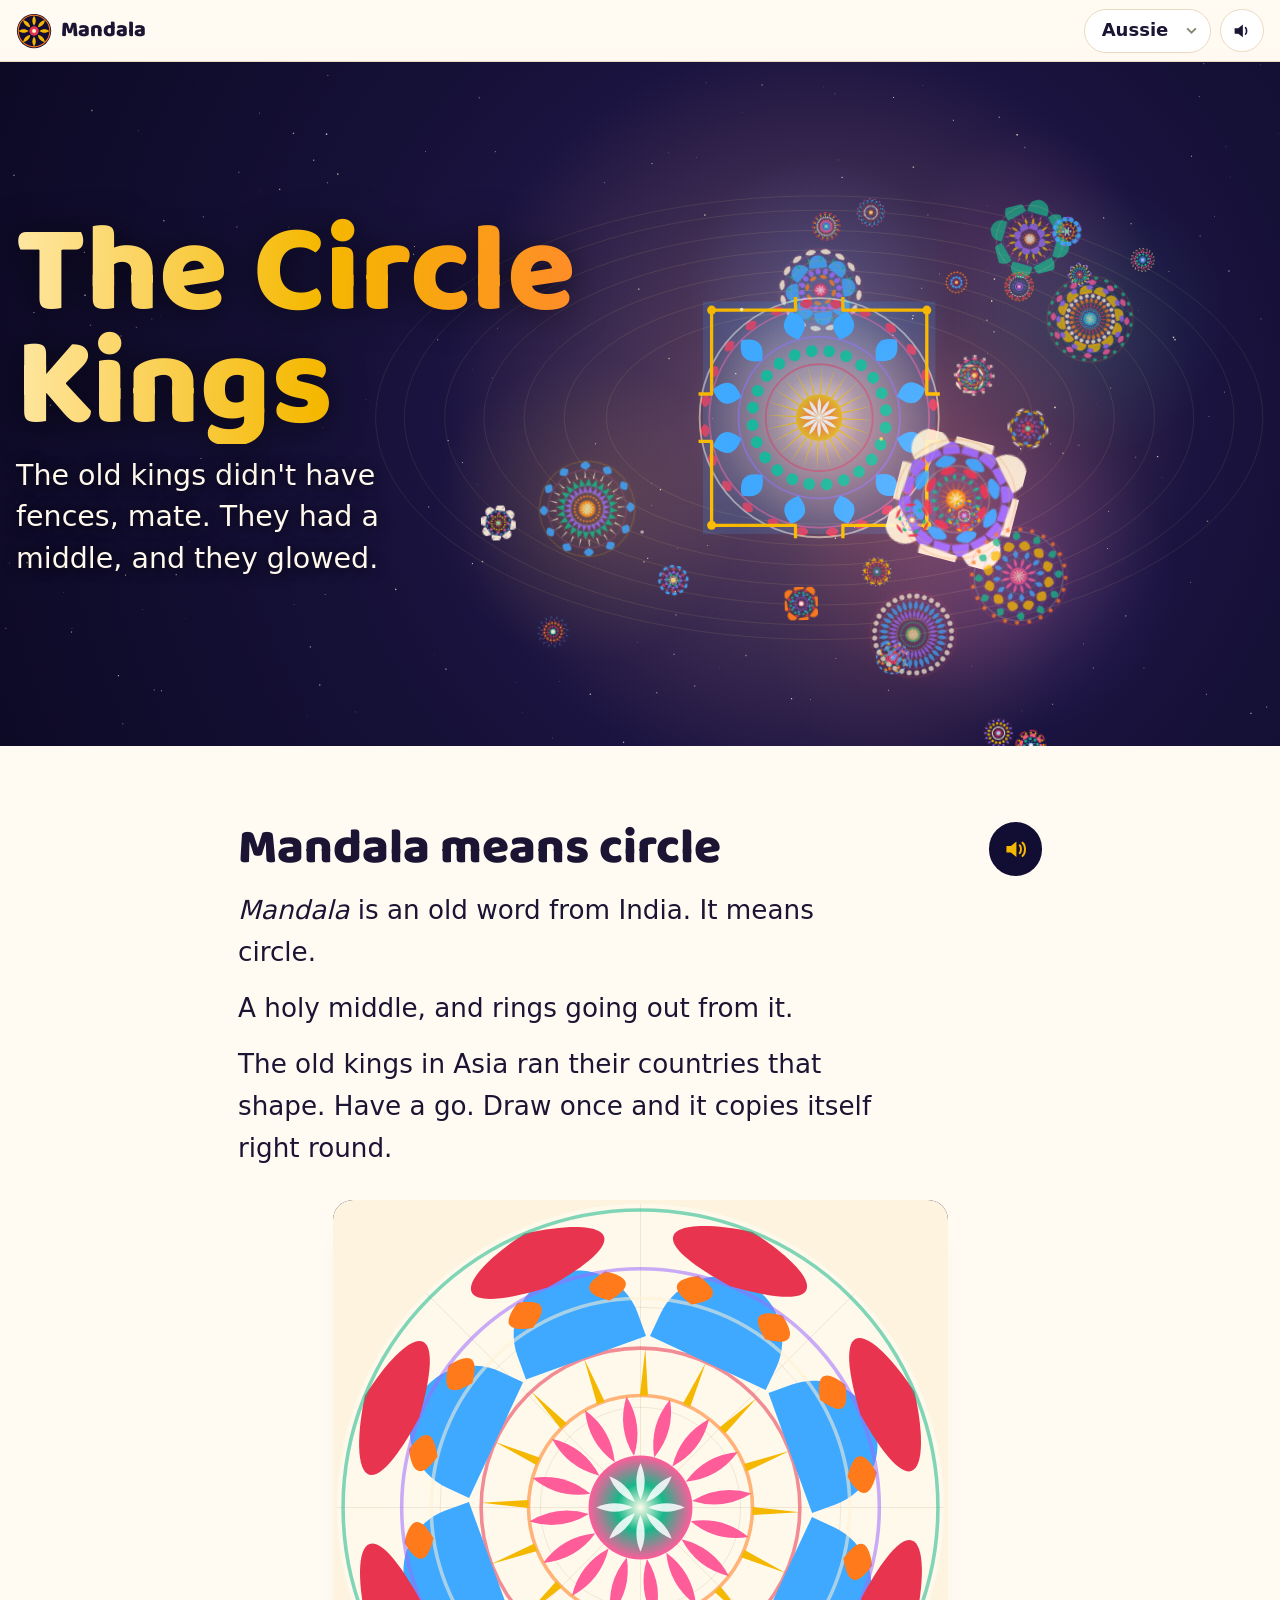
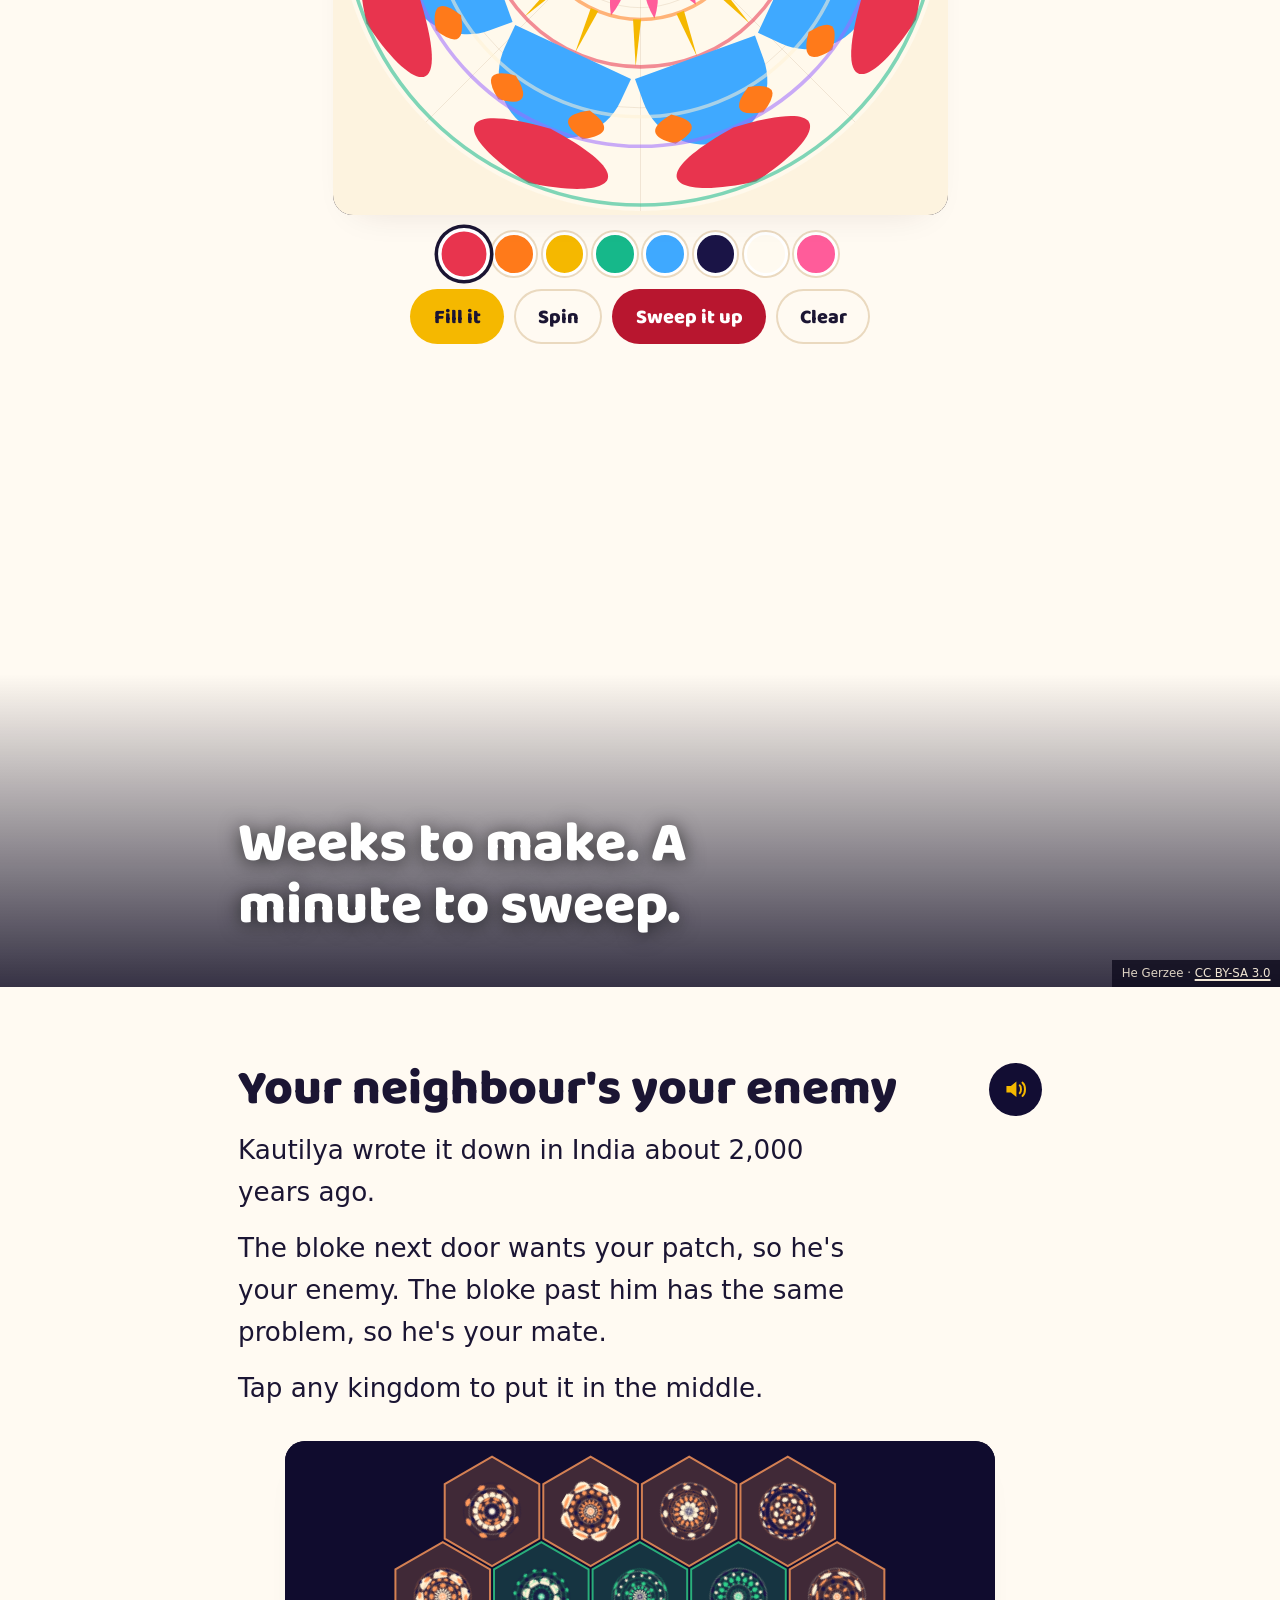
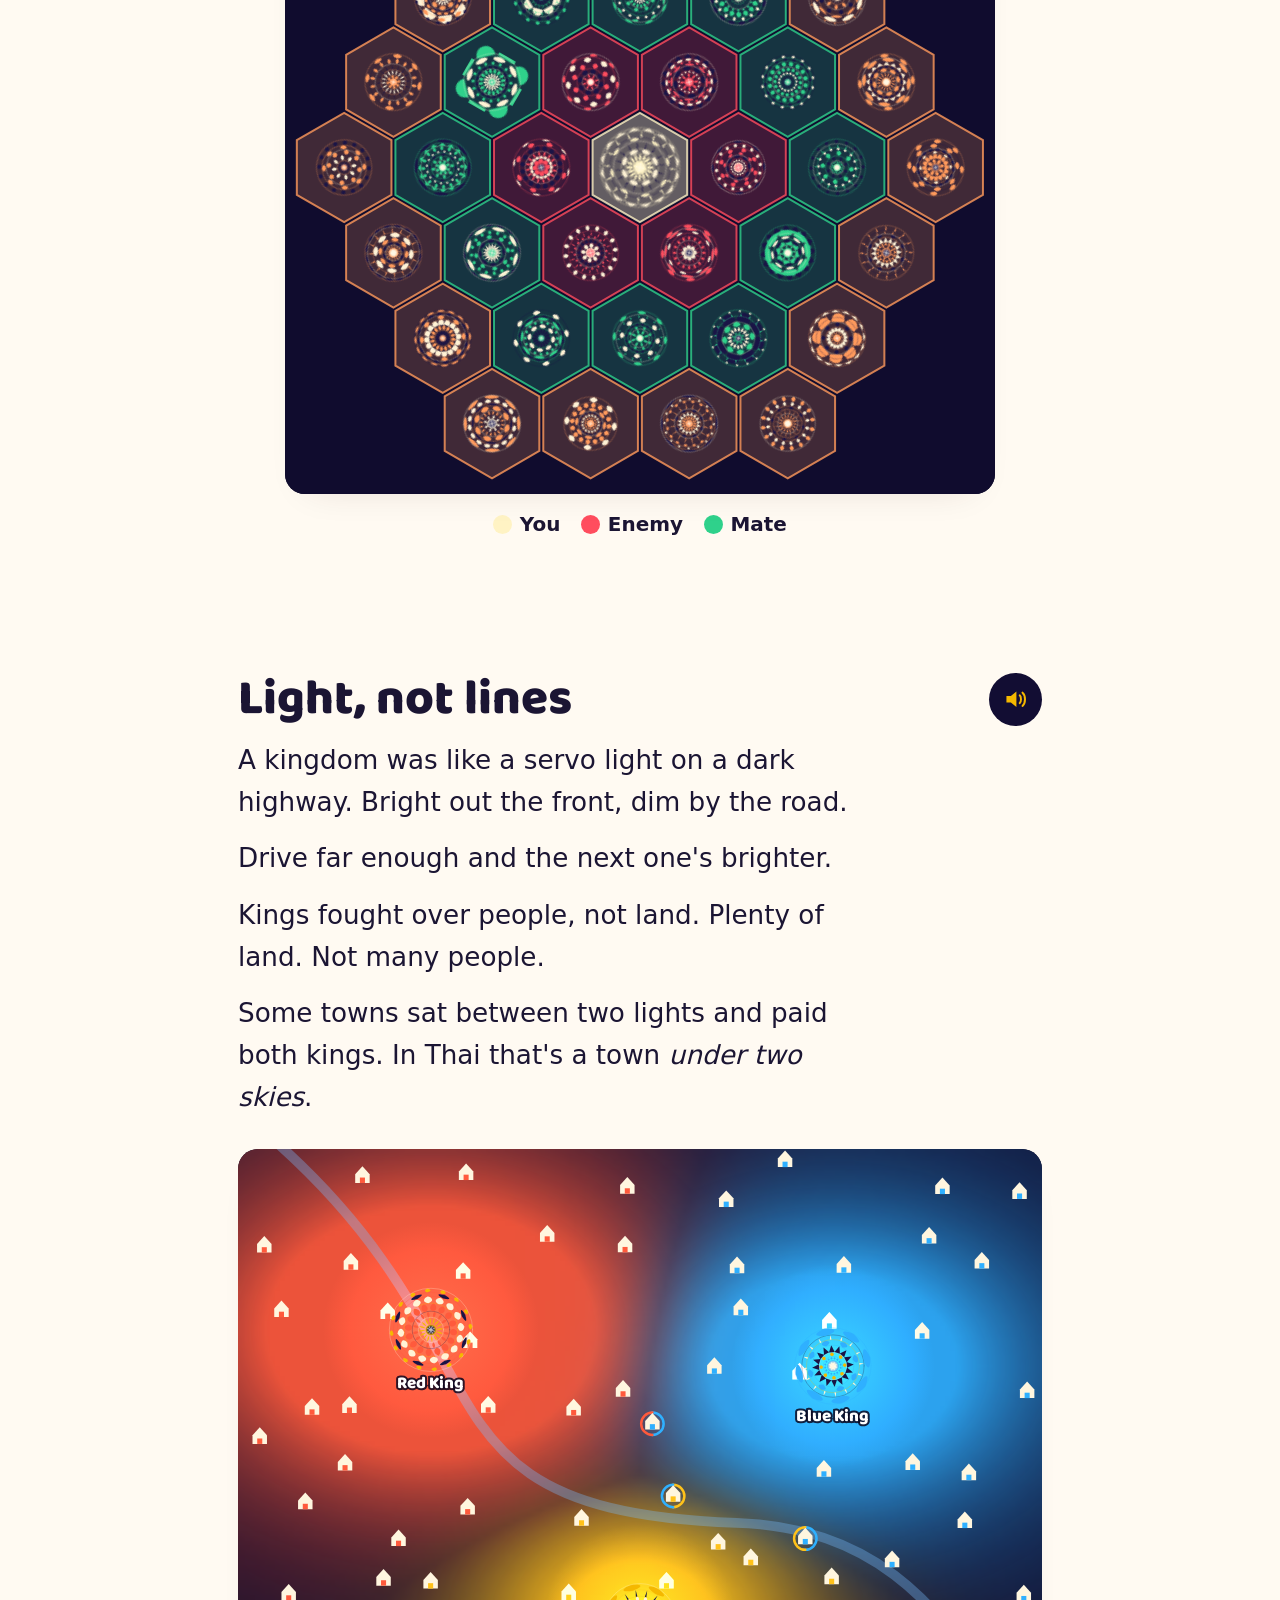
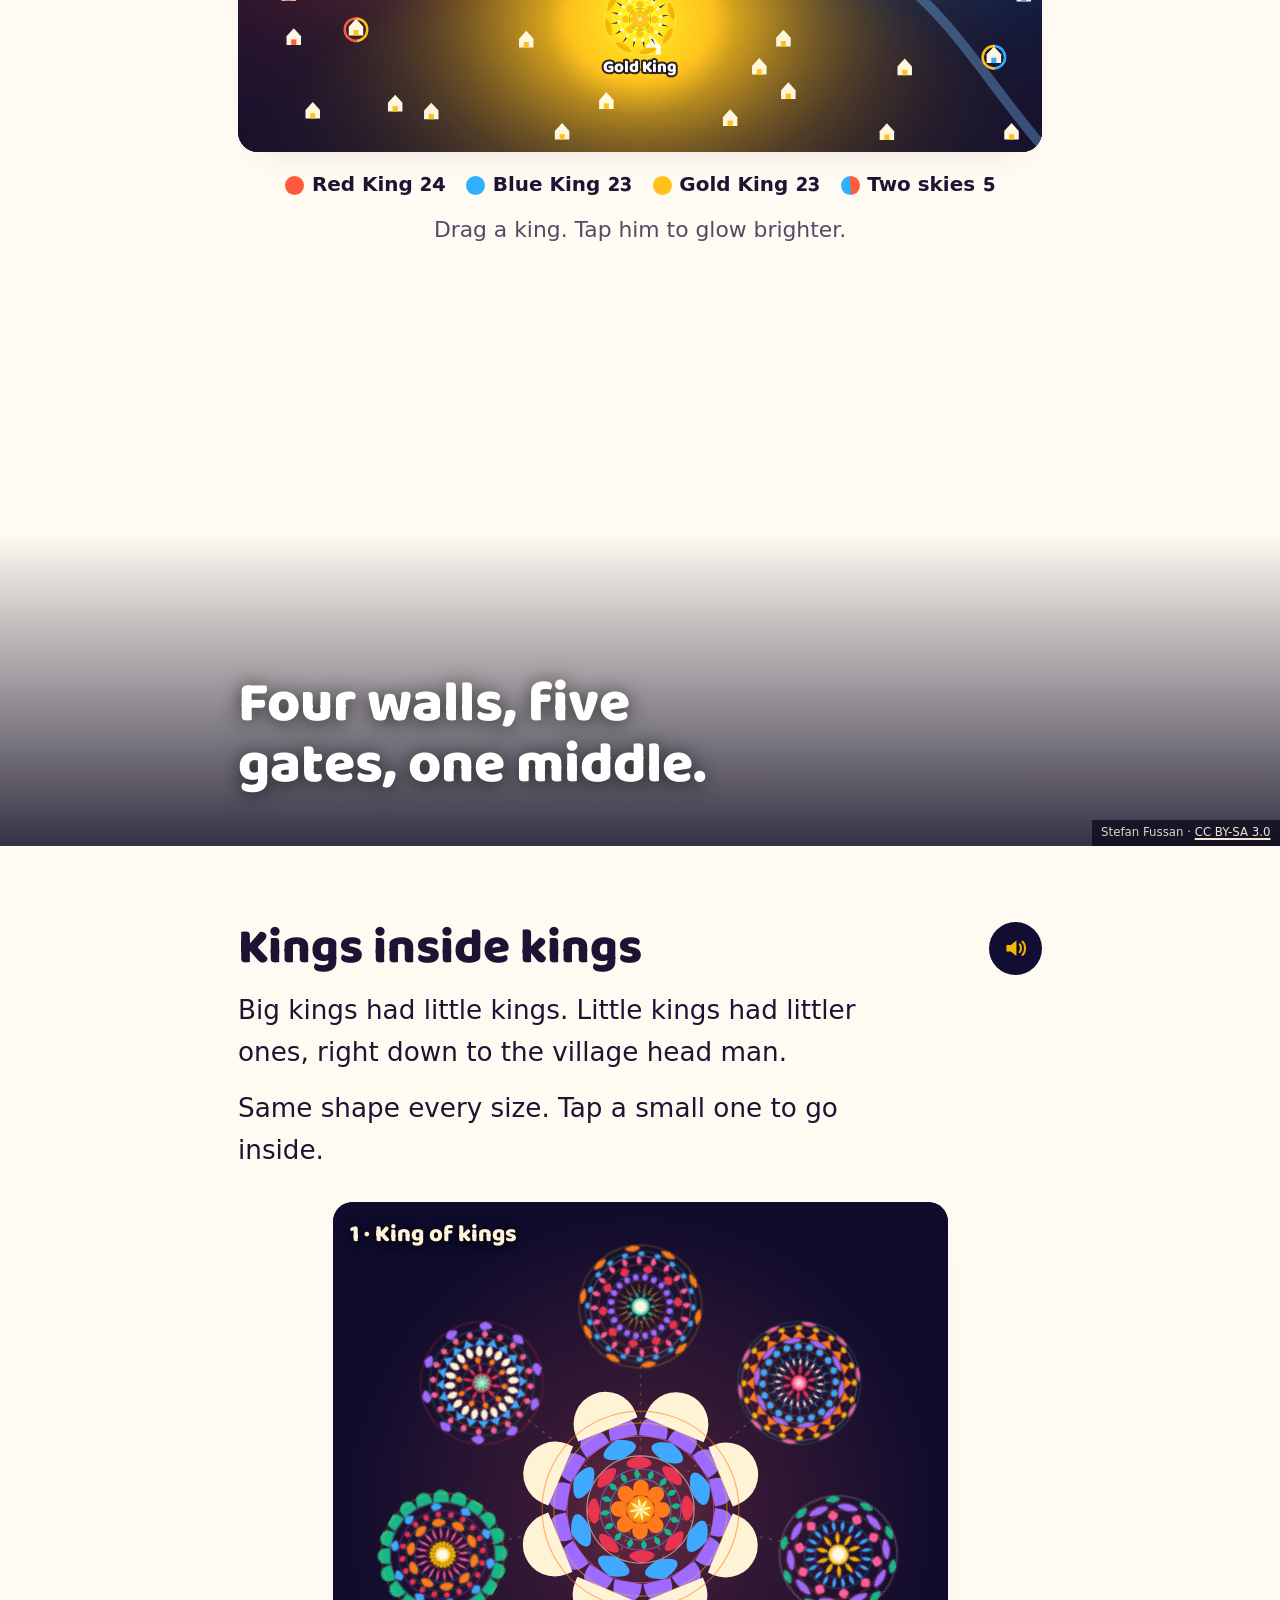
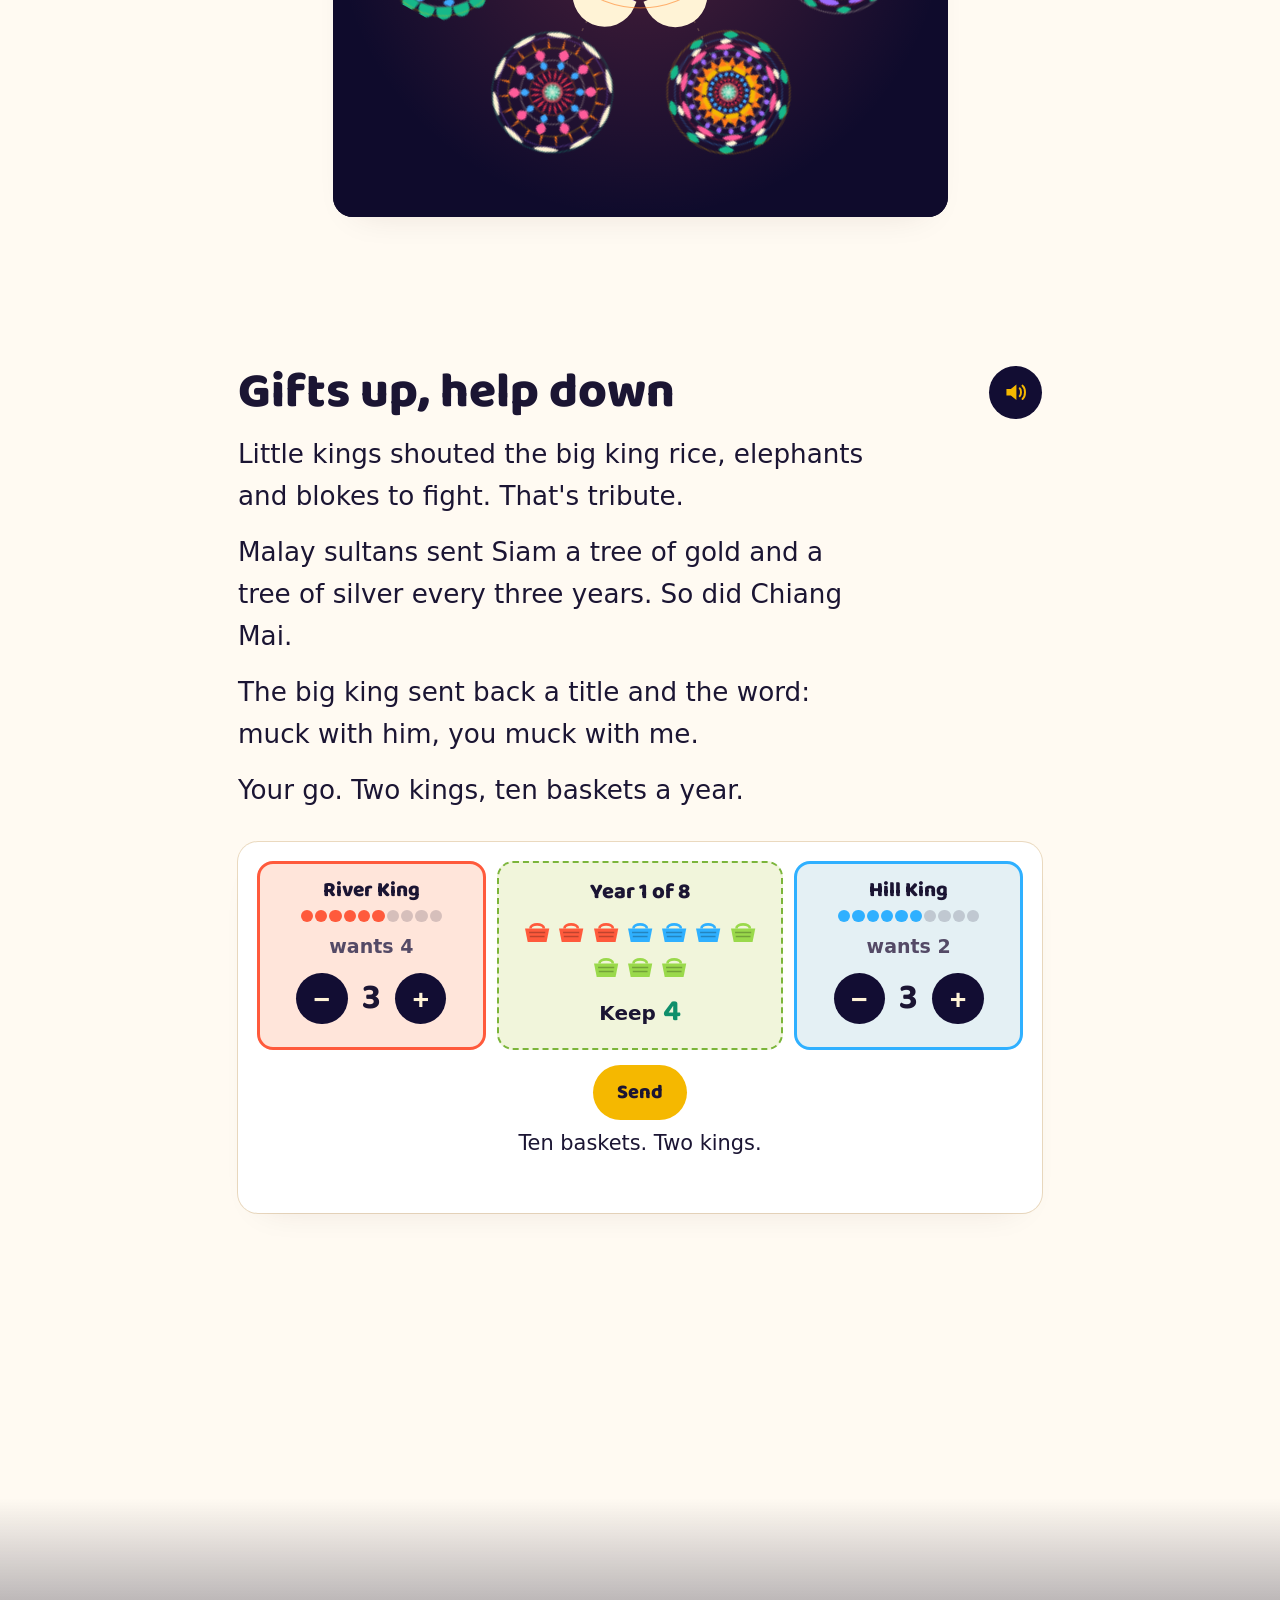
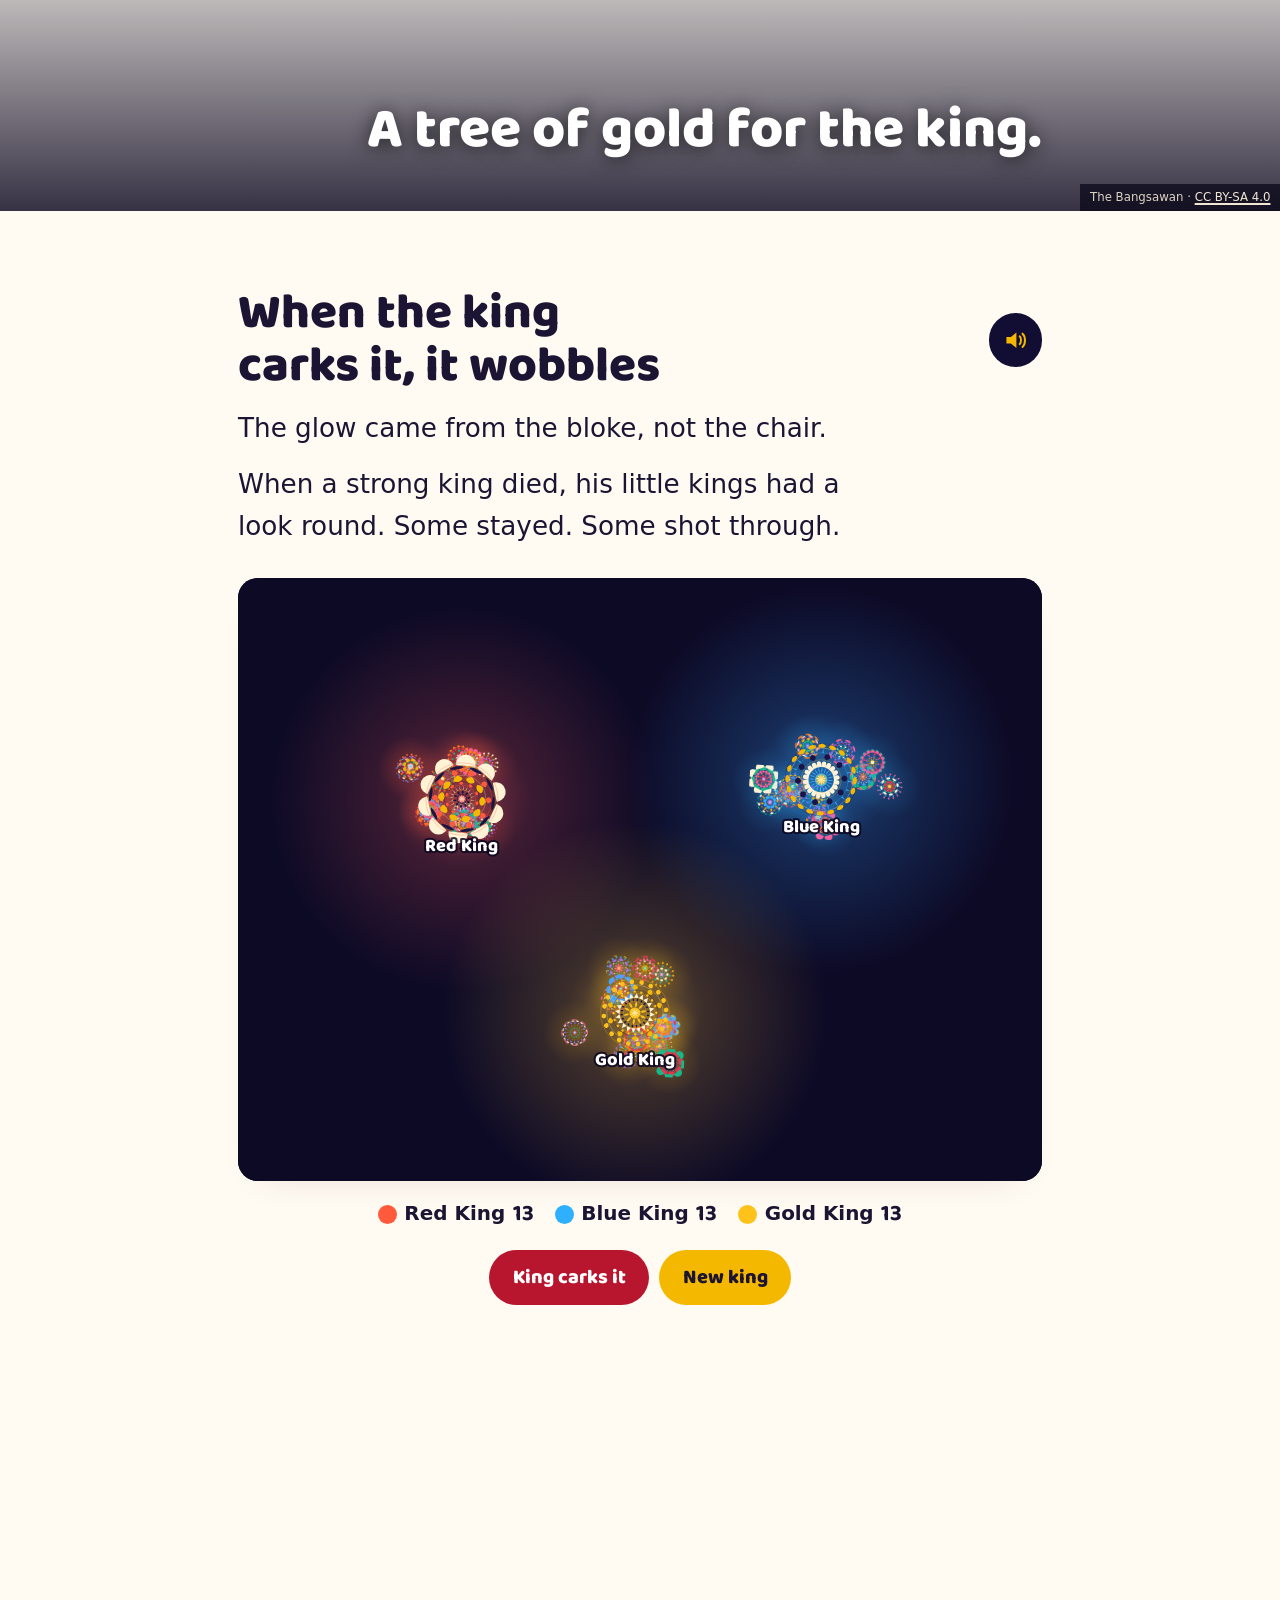
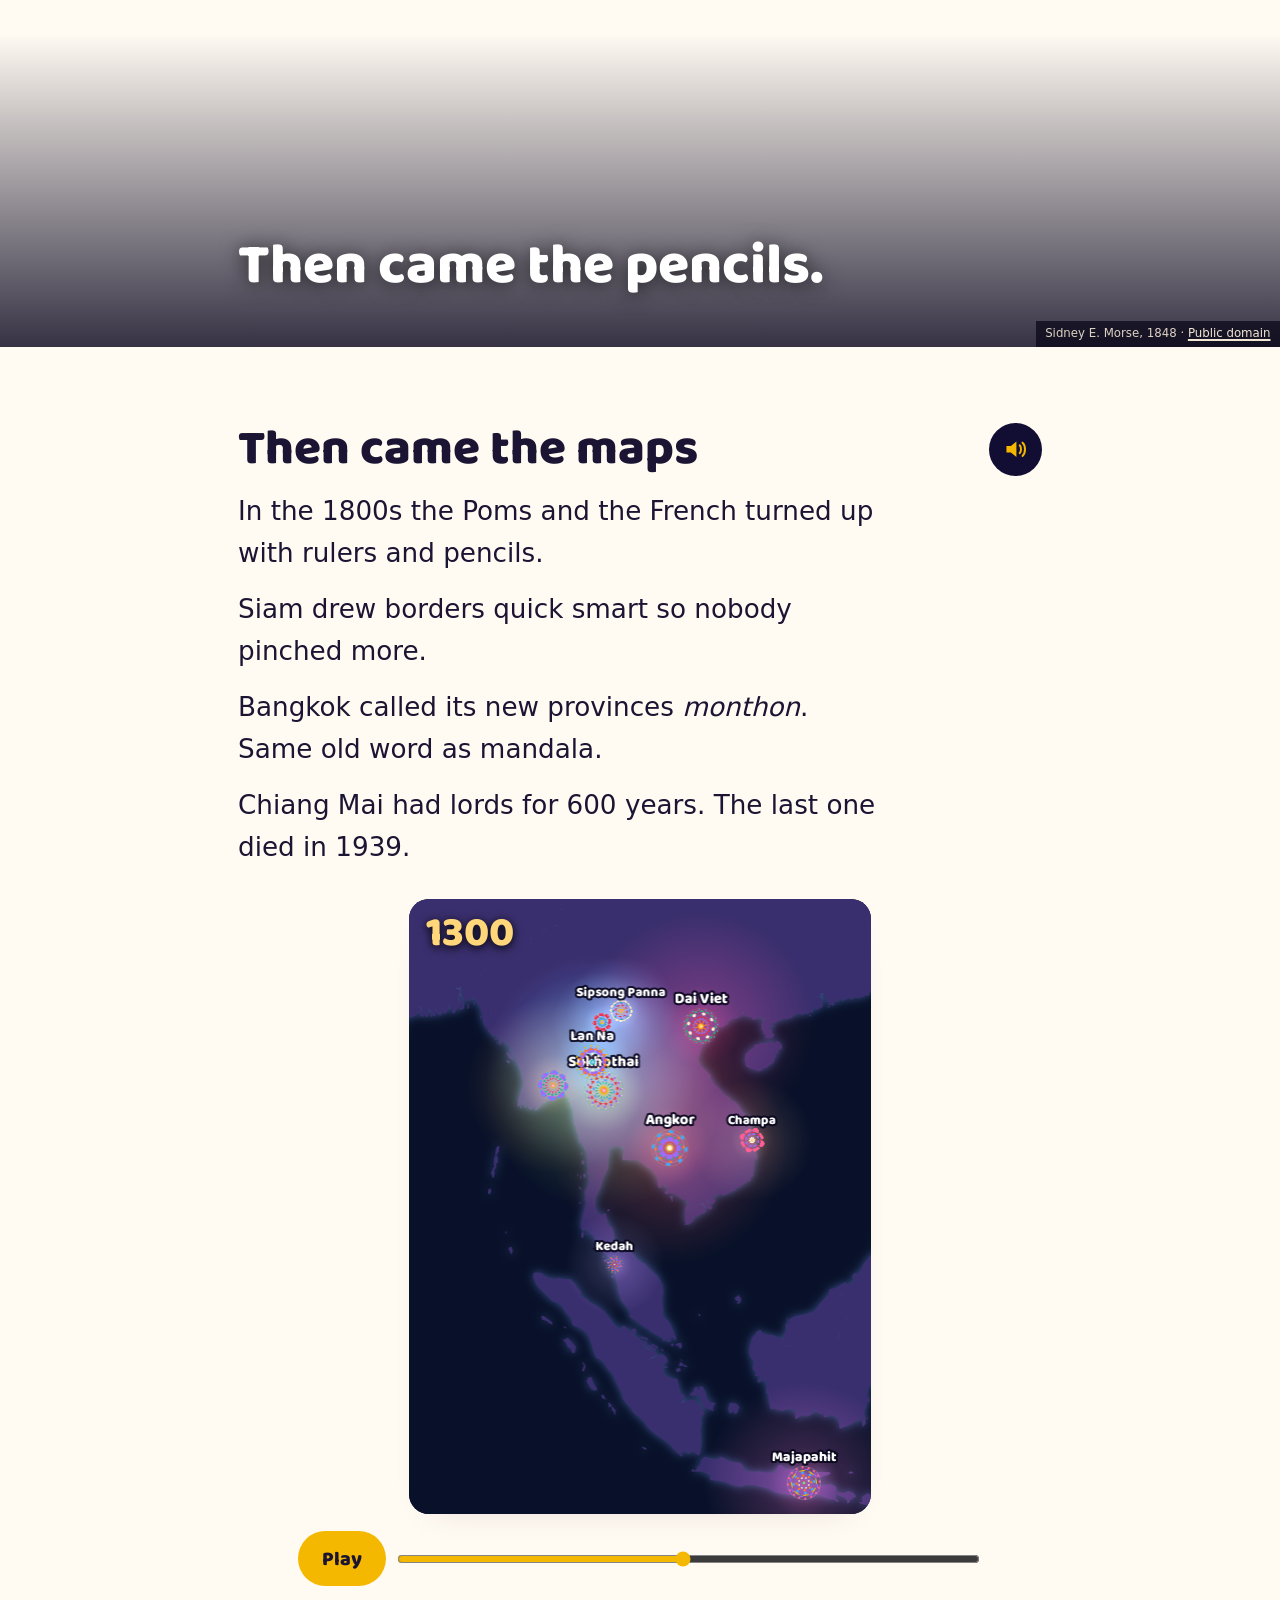
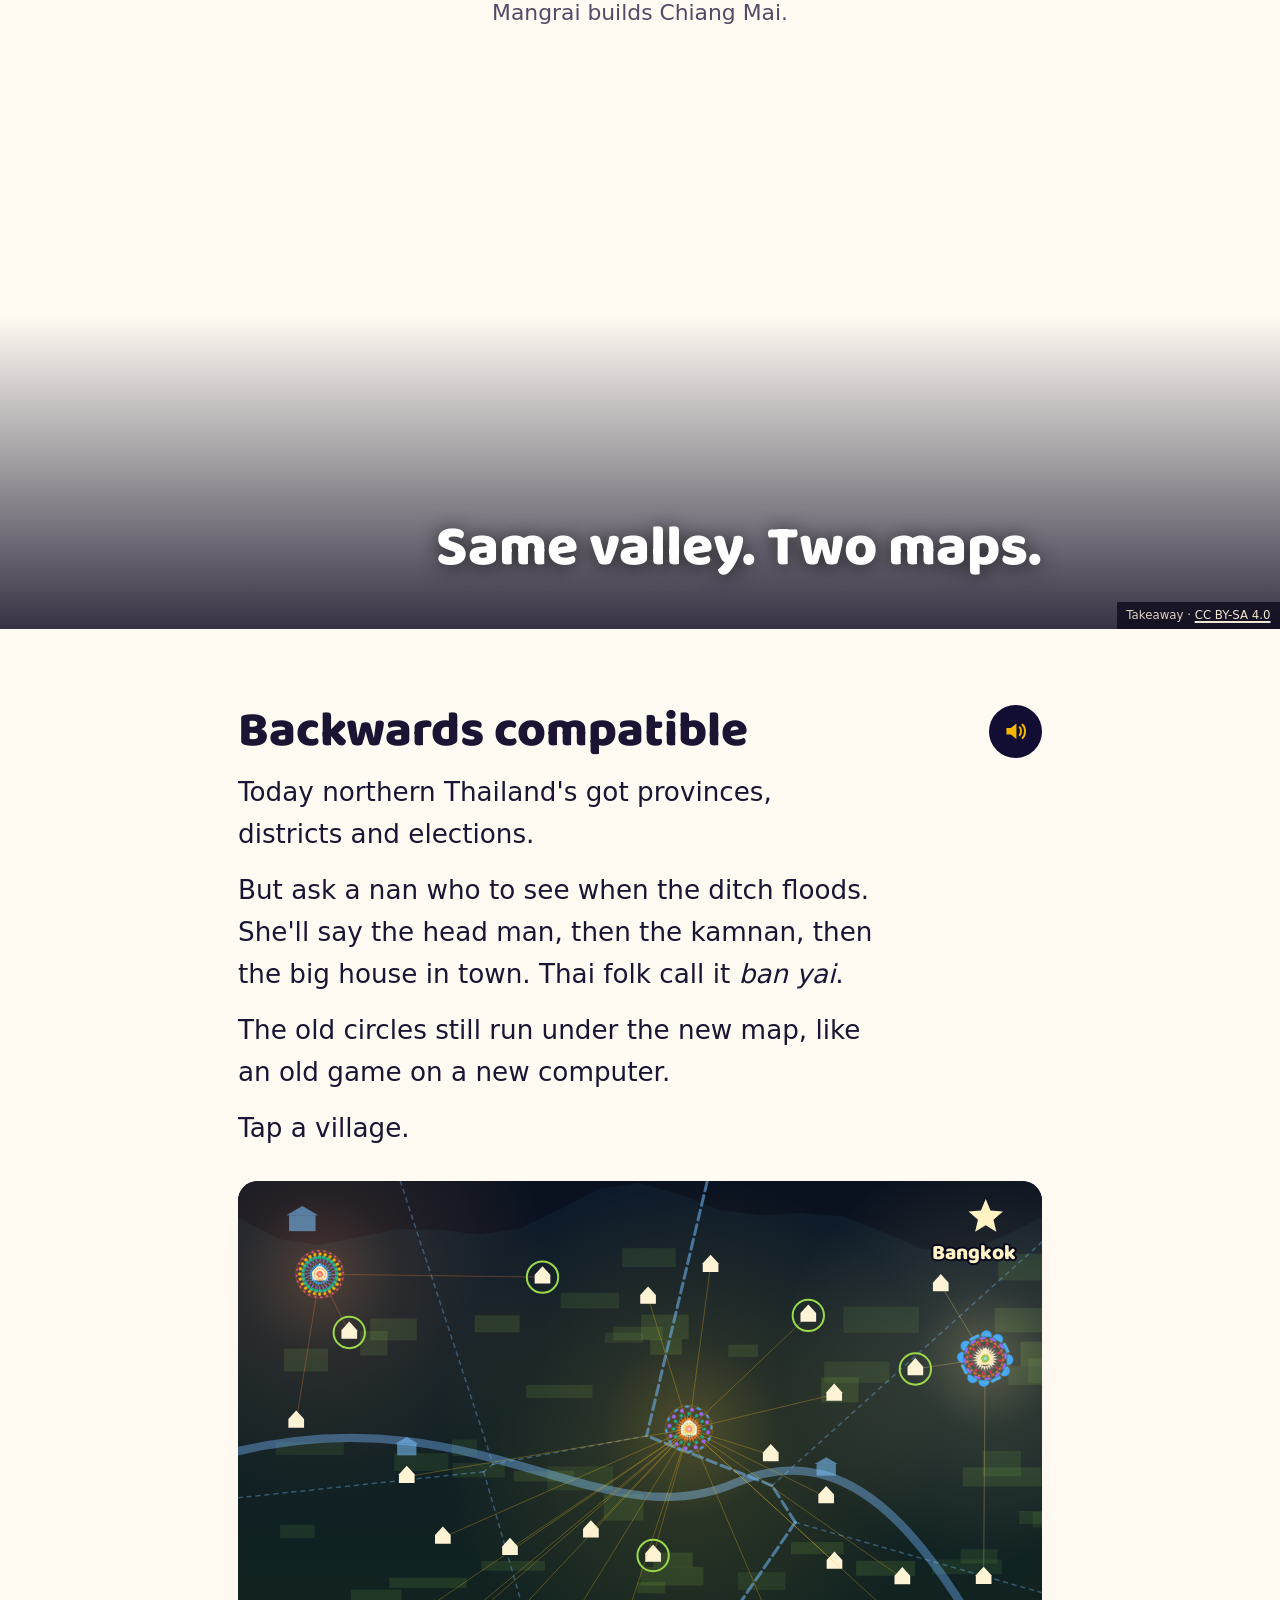
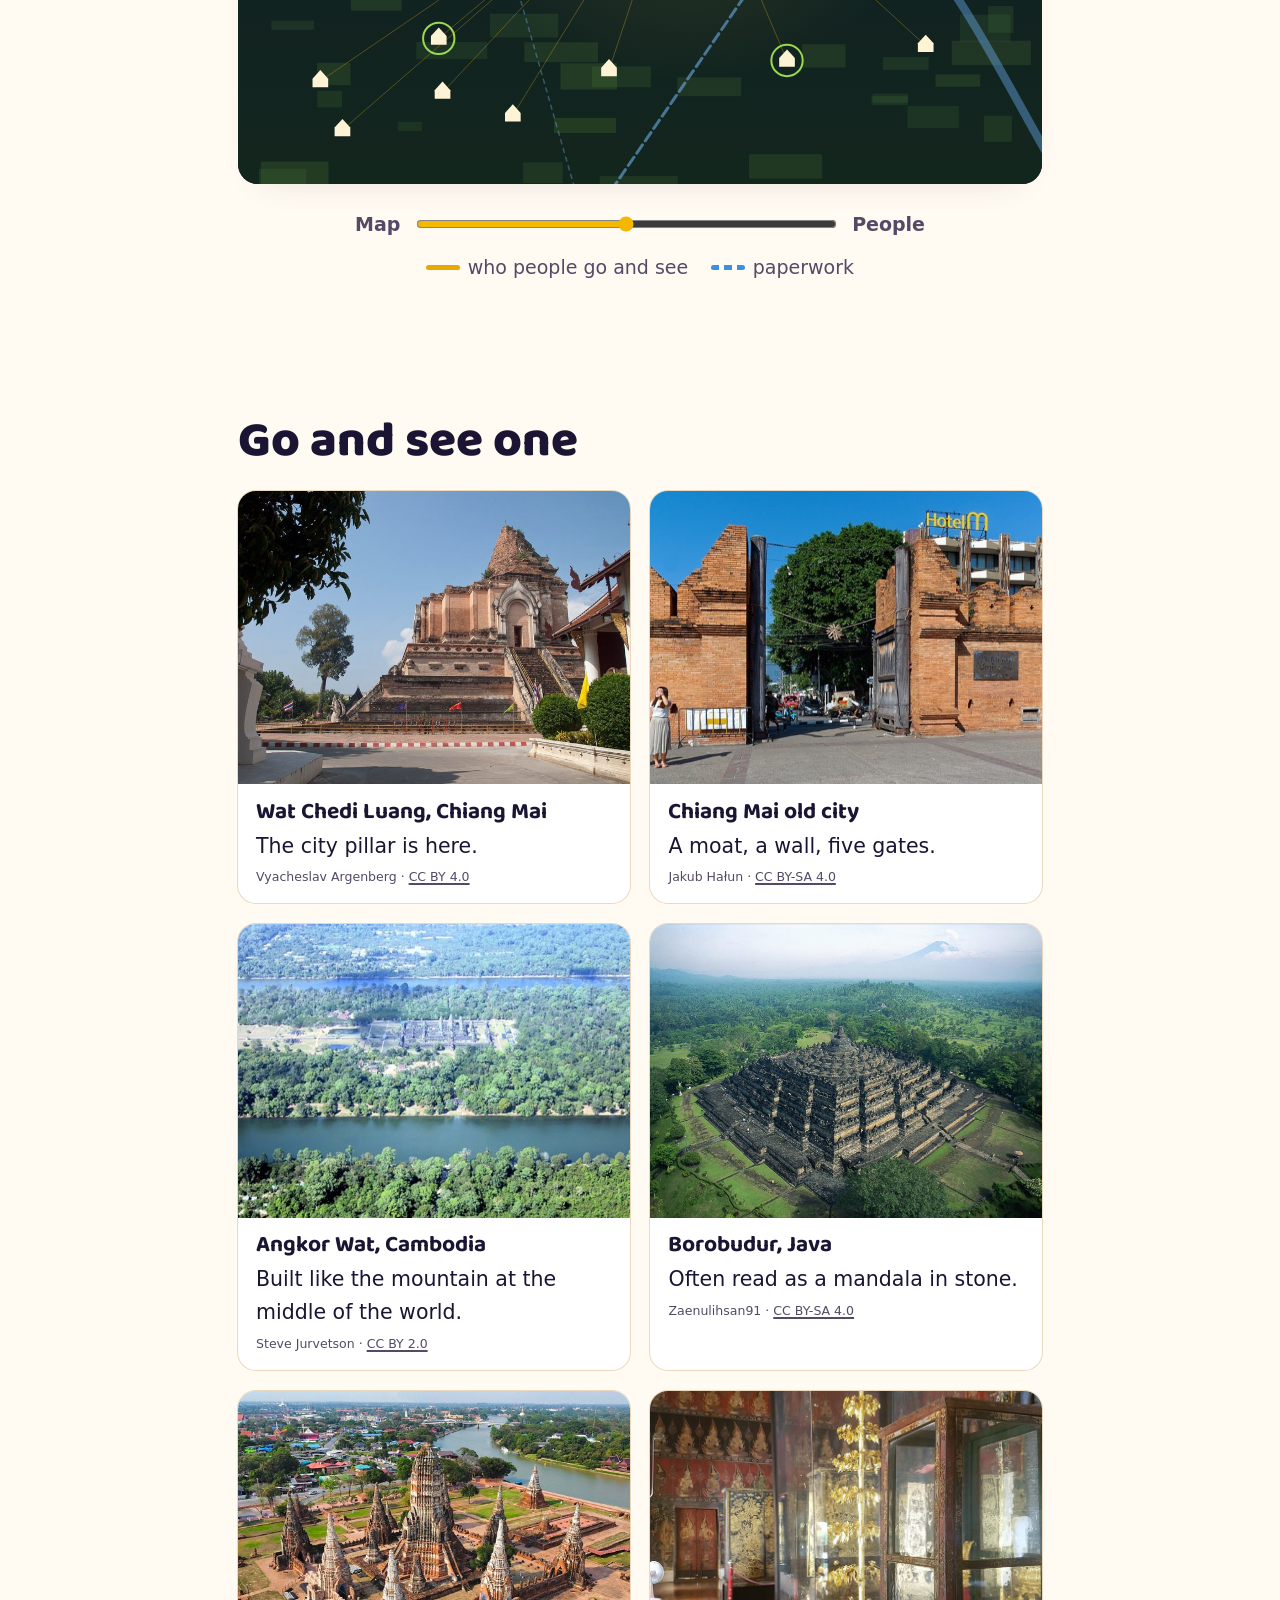
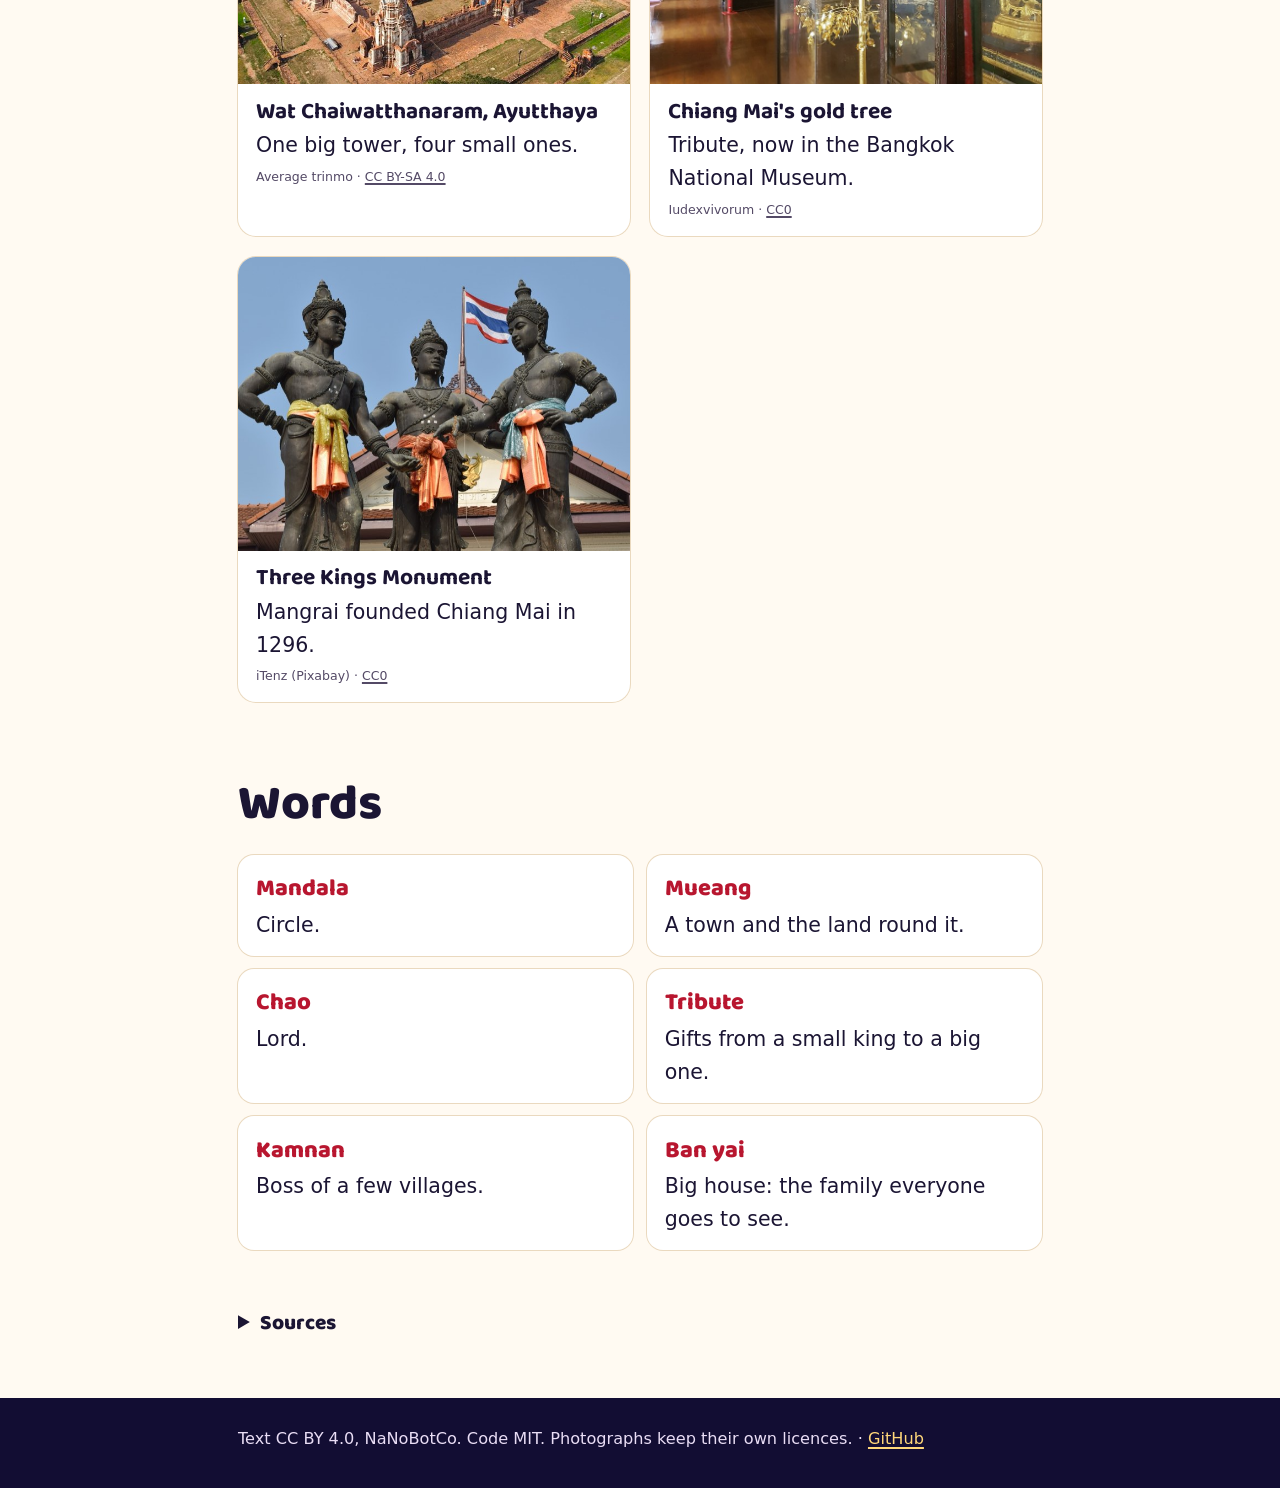
==== commit 56520a36: "Mandala · The Circle Kings: five dialects, toys, pictures Co-Authored-By: Claude Opus 5.5 <noreply@a" ====
--- a/docs/bogan/index.html
+++ b/docs/bogan/index.html
@@ -1,118 +1,29 @@
 <!doctype html>
-<html lang="en-AU"><head><meta charset="utf-8"><meta name="viewport" content="width=device-width,initial-scale=1">
-<title>The Circle Kings · Mandala, told by Uncle Dazza</title>
-<meta name="description" content="How the old kings of Southeast Asia ran things like a servo light at night, not a fence. Told at the barbie, with toys, mandalas and pictures, and why the North of Thailand still runs a bit that way.">
+<html lang="en-AU"><head><meta charset="utf-8"><meta name="viewport" content="width=device-width,initial-scale=1,viewport-fit=cover">
+<title>The Circle Kings</title>
+<meta name="description" content="How the old kings of Southeast Asia ruled in circles of light instead of fences, and why northern Thailand still works a bit that way.">
 <link rel="canonical" href="https://nanobotco.github.io/mandala/bogan/"><link rel="alternate" hreflang="en-US" href="https://nanobotco.github.io/mandala/"><link rel="alternate" hreflang="en-AU" href="https://nanobotco.github.io/mandala/bogan/"><link rel="alternate" hreflang="th" href="https://nanobotco.github.io/mandala/lanna/"><link rel="alternate" hreflang="mr" href="https://nanobotco.github.io/mandala/marathi/"><link rel="alternate" hreflang="en-US" href="https://nanobotco.github.io/mandala/genz/">
-<meta property="og:type" content="website"><meta property="og:url" content="https://nanobotco.github.io/mandala/bogan/"><meta property="og:title" content="The Circle Kings · Mandala, told by Uncle Dazza"><meta property="og:description" content="How the old kings of Southeast Asia ran things like a servo light at night, not a fence. Told at the barbie, with toys, mandalas and pictures, and why the North of Thailand still runs a bit that way.">
-<meta property="og:image" content="https://nanobotco.github.io/mandala/card-bogan.jpg"><meta property="og:image:width" content="1200"><meta property="og:image:height" content="630"><meta property="og:image:alt" content="A glowing gold mandala with little mandalas going round it, and the words The Circle Kings.">
-<meta name="twitter:card" content="summary_large_image"><meta name="twitter:image" content="https://nanobotco.github.io/mandala/card-bogan.jpg"><meta name="twitter:title" content="The Circle Kings · Mandala, told by Uncle Dazza"><meta name="twitter:description" content="How the old kings of Southeast Asia ran things like a servo light at night, not a fence. Told at the barbie, with toys, mandalas and pictures, and why the North of Thailand still runs a bit that way.">
+<meta property="og:type" content="website"><meta property="og:url" content="https://nanobotco.github.io/mandala/bogan/"><meta property="og:title" content="The Circle Kings"><meta property="og:description" content="How the old kings of Southeast Asia ruled in circles of light instead of fences, and why northern Thailand still works a bit that way.">
+<meta property="og:image" content="https://nanobotco.github.io/mandala/card-bogan.jpg"><meta property="og:image:width" content="1200"><meta property="og:image:height" content="630"><meta property="og:image:alt" content="A glowing gold mandala with little mandalas around it.">
+<meta name="twitter:card" content="summary_large_image"><meta name="twitter:image" content="https://nanobotco.github.io/mandala/card-bogan.jpg"><meta name="twitter:title" content="The Circle Kings"><meta name="twitter:description" content="How the old kings of Southeast Asia ruled in circles of light instead of fences, and why northern Thailand still works a bit that way.">
 <meta name="theme-color" content="#120d33"><link rel="icon" href="../icon.svg" type="image/svg+xml">
 <link rel="preconnect" href="https://fonts.googleapis.com"><link rel="preconnect" href="https://fonts.gstatic.com" crossorigin>
 <link rel="stylesheet" href="https://fonts.googleapis.com/css2?family=Baloo+2:wght@500;700;800&display=swap">
 <link rel="stylesheet" href="../mandala.css">
 <style>:root{--display:"Baloo 2",system-ui,sans-serif;--body:"Avenir Next",Avenir,"Segoe UI",system-ui,sans-serif;--canvas-font:"Baloo 2",system-ui,sans-serif}</style>
-</head><body class="v-bogan">
+</head><body>
 <a class="skip" href="#circle">Skip to the yarn</a>
-<header class="top"><a class="brand" href="#top" aria-label="Mandala"><svg viewBox="0 0 40 40" aria-hidden="true"><use href="../icon.svg#m"/></svg><span>Mandala</span></a>
- <nav class="voices" aria-label="Who&#x27;s telling it"><a href="../" lang="en-US" hreflang="en-US"><b>Uncle Jimmy</b><small>y&#x27;all</small></a><a href="../bogan/" lang="en-AU" hreflang="en-AU" aria-current="page"><b>Uncle Dazza</b><small>strewth</small></a><a href="../lanna/" lang="th" hreflang="th"><b>แม่อุ๊ยบัว</b><small>กำเมือง</small></a><a href="../marathi/" lang="mr" hreflang="mr"><b>आबा</b><small>गावरान मराठी</small></a><a href="../genz/" lang="en-US" hreflang="en-US"><b>your cousin</b><small>no cap</small></a></nav>
- <button class="snd" type="button" aria-pressed="true"><svg viewBox="0 0 24 24" aria-hidden="true"><path d="M12 3a2 2 0 0 1 2 2c3 1 4 4 4 7v3l2 2v1H4v-1l2-2v-3c0-3 1-6 4-7a2 2 0 0 1 2-2zm-2 16h4a2 2 0 0 1-4 0z" fill="currentColor"/></svg><span></span></button>
-</header>
+<header class="top"><a class="brand" href="#top"><svg viewBox="0 0 40 40" aria-hidden="true"><use href="../icon.svg#m"/></svg><span>Mandala</span></a>
+<div class="tools"><select id="dialect" class="dial" aria-label="Dialect"><option value="../" data-v="us" lang="en-US">English</option><option value="../bogan/" data-v="bogan" lang="en-AU" selected>Aussie</option><option value="../lanna/" data-v="lanna" lang="th">คำเมือง</option><option value="../marathi/" data-v="marathi" lang="mr">मराठी</option><option value="../genz/" data-v="genz" lang="en-US">Gen Z</option></select><button class="snd" type="button" aria-pressed="true" aria-label="Sound on"><svg viewBox="0 0 24 24" aria-hidden="true"><path d="M4 9v6h4l5 4V5L8 9H4z" fill="currentColor"/><path class="w" d="M16 8.5c1.5 1 1.5 6 0 7" fill="none" stroke="currentColor" stroke-width="1.8" stroke-linecap="round"/></svg></button></div></header>
 <main id="top">
-<section class="hero"><canvas id="hero-cv" aria-label="A big mandala in the middle with smaller ones going round it. Give &#x27;em a tap."></canvas>
- <div class="hin"><span class="kicker">Mandala · told by Uncle Dazza</span><h1>The Circle Kings</h1><p class="lede">Back in the day the kings over in Asia didn't have fences, mate. They had a middle, and they glowed. Grab a stubby.</p><p class="hint">Give the big one a tap. The little ones too.</p></div></section>
-<div class="who"><div class="in"><p class="whoname">G'day. Uncle Dazza. I'm on the tongs, so this'll be quick.</p><p class="tapnote">Word with <span class="sl" tabindex="0" role="button" data-g="Like this. Tap it and I&#x27;ll tell ya what it means, no worries.">dots under it</span>? Give it a tap.</p></div></div>
-<nav class="sec" aria-label="Bits of the yarn"><a href="#circle">Circle</a><a href="#ring">Neighbours</a><a href="#light">Light</a><a href="#dolls">Kings in kings</a><a href="#gifts">Shouts</a><a href="#wobble">Wobble</a><a href="#maps">Maps</a><a href="#today">Today</a><a href="#visit">Road trip</a><a href="#words">Words</a><a href="#sources">Sources</a></nav>
+<section class="hero"><canvas id="hero-cv" aria-label="A big mandala with smaller ones going round it. Give them a tap."></canvas><div class="hin"><h1>The Circle Kings</h1><p class="lede">The old kings didn't have fences, mate. They had a middle, and they glowed.</p></div></section>
 <div class="col">
-<section id="circle" class="sec"><header class="sh"><canvas class="mark" data-seed="11" width="64" height="64" aria-hidden="true"></canvas>
- <div><span class="kicker">Righto</span><h2>Mandala means circle</h2></div>
- <button class="say" type="button" data-for="circle" aria-pressed="false"><svg viewBox="0 0 24 24" aria-hidden="true"><path d="M4 9v6h4l5 4V5L8 9H4z" fill="currentColor"/><path d="M16 8.5c1.5 1 1.5 6 0 7M18.5 6c3 2.5 3 9.5 0 12" fill="none" stroke="currentColor" stroke-width="1.8" stroke-linecap="round"/></svg><span>Read it out</span></button>
-</header><div class="talk"><p><b>Mandala.</b> Say it: MAN-da-la. Old, old word from India. Means <b>circle</b>. Easy.</p><p>Monks make 'em out of coloured sand, grain by grain. Takes 'em <span class="sl" tabindex="0" role="button" data-g="ages and ages. Days and days.">flamin' ages</span>. Then they sweep the whole lot up. Strewth.</p><p>Holy bit in the middle, rings going out, and out, and out.</p><p>Here's the thing: the old kings over in Asia ran their whole country that same shape. <span class="sl" tabindex="0" role="button" data-g="True. No joke.">Fair dinkum</span>.</p><p>Have a go. Draw with your finger. It copies itself all the way round.</p></div><div class="toy" id="toy-maker"><div class="stage sq"><canvas aria-label="Drawing board. Draw with your finger and it copies itself round the circle."></canvas></div>
- <div class="ctl"><div class="swatches" role="group" aria-label="Sand colours"></div>
- <button class="btn coat" data-k="spokes" type="button">Spokes <b>8</b></button>
- <button class="btn coat" data-k="mirror" type="button" aria-pressed="true">Mirror</button>
- <button class="btn coat" data-k="size" type="button">Brush <b>●</b></button>
- <button class="btn gold" data-k="fill" type="button">Do one for me</button>
- <button class="btn coat" data-k="spin" type="button" aria-pressed="false">Spin it</button>
- <button class="btn" data-k="sweep" type="button">Sweep it up</button>
- <button class="btn ghost" data-k="clear" type="button">Start again</button></div>
- <p class="out" aria-live="polite"></p></div><div class="talk"><p>Now sweep it up. That's what the monks do. Nothing lasts, mate. Kings neither.</p></div></section><div class="band" role="img" aria-label="A round sand mandala, bright colours laid grain by grain.">
- <div class="bgwrap"><img data-src="../img/sand-mandala.jpg" alt=""></div>
- <div class="in"><span class="kicker">A sand mandala</span><p class="bh">Weeks to make. A minute to sweep.</p></div>
- <span class="cred">He Gerzee · <a href="https://commons.wikimedia.org/wiki/File:Mandala_made_at_Prismare_by_Tibetan_monks.JPG">CC BY-SA 3.0</a>, Wikimedia Commons</span>
-</div><section id="ring" class="sec"><header class="sh"><canvas class="mark" data-seed="18" width="64" height="64" aria-hidden="true"></canvas>
- <div><span class="kicker">Oldest trick in the book</span><h2>Your neighbour's your enemy</h2></div>
- <button class="say" type="button" data-for="ring" aria-pressed="false"><svg viewBox="0 0 24 24" aria-hidden="true"><path d="M4 9v6h4l5 4V5L8 9H4z" fill="currentColor"/><path d="M16 8.5c1.5 1 1.5 6 0 7M18.5 6c3 2.5 3 9.5 0 12" fill="none" stroke="currentColor" stroke-width="1.8" stroke-linecap="round"/></svg><span>Read it out</span></button>
-</header><div class="talk"><p>Two thousand-odd years ago a clever bloke in India called <b>Kautilya</b> wrote a book on how to be king.</p><p>Drew it as rings. You in the middle. Bloke next door? He's got his eye on your patch. That's your <b>enemy</b>.</p><p>Bloke past him? He's got the same problem with your neighbour. So he's your <b>mate</b>.</p><p>Enemy, mate, enemy, mate, all the way out. Like the footy, only with elephants.</p><p>Tap any kingdom. Now it's the middle, and everyone changes colour.</p></div><div class="toy" id="toy-rings"><div class="stage hexs"><canvas aria-label="Kingdoms on a honeycomb, coloured mate or enemy. Tap one to make it the middle."></canvas></div>
- <div class="legend"></div><p class="out" aria-live="polite">Tap any kingdom to make it the middle.</p></div><div class="talk"><p>Kautilya called it the <b>circle of kings</b>. We'd say: the enemy of my enemy is my mate. <span class="sl" tabindex="0" role="button" data-g="Yes, absolutely.">Bloody oath</span>.</p></div></section><section id="light" class="sec"><header class="sh"><canvas class="mark" data-seed="25" width="64" height="64" aria-hidden="true"></canvas>
- <div><span class="kicker">No fences</span><h2>Light, not lines</h2></div>
- <button class="say" type="button" data-for="light" aria-pressed="false"><svg viewBox="0 0 24 24" aria-hidden="true"><path d="M4 9v6h4l5 4V5L8 9H4z" fill="currentColor"/><path d="M16 8.5c1.5 1 1.5 6 0 7M18.5 6c3 2.5 3 9.5 0 12" fill="none" stroke="currentColor" stroke-width="1.8" stroke-linecap="round"/></svg><span>Read it out</span></button>
-</header><div class="talk"><p>Back then there were no lines on the map. Hardly any maps, <span class="sl" tabindex="0" role="button" data-g="for sure, completely">deadset</span>.</p><p>A kingdom was like the light at a <b>servo</b> on a long highway at night. Bright out the front. Dimmer in the car park. Out on the road, only roos.</p><p>Drive far enough and the next servo's light is brighter. Now you're his customer.</p><p>Some little towns sat right in between two lights and paid both kings. Old Thai folk called that a town <b>under two skies</b>.</p><p>And the kings fought over <b>people</b>, not dirt. Land everywhere, blokes scarce. Whoever had the most people round him was the king.</p><p>Drag a king round. Slide to make him shine. Tap a village to see who it pays.</p></div><div class="toy" id="toy-lights"><div class="stage wide"><canvas aria-label="Three kings and a valley of villages. Drag the kings."></canvas></div>
- <div class="tally" aria-live="polite"></div>
- <div class="rngs"><label class="rng" style="--c:#ff5a3c"><span>Red King · glow</span><input type="range" min="1" max="10" value="6"></label><label class="rng" style="--c:#2fb0ff"><span>Blue King · glow</span><input type="range" min="1" max="10" value="5"></label><label class="rng" style="--c:#ffc21a"><span>Gold King · glow</span><input type="range" min="1" max="10" value="4"></label></div>
- <p class="out" aria-live="polite">Drag a king. Tap a village.</p></div></section><div class="band" role="img" aria-label="Chiang Mai&#x27;s old city wall and moat.">
- <div class="bgwrap"><img data-src="../img/chiang-mai-moat.jpg" alt=""></div>
- <div class="in"><span class="kicker">Chiang Mai</span><p class="bh">Four walls, five gates, one middle.</p><p>The old city sits in a square of water.</p></div>
- <span class="cred">Stefan Fussan · <a href="https://commons.wikimedia.org/wiki/File:Chiang_Mai_-_Chiang_Mai_Moat_-_0005.jpg">CC BY-SA 3.0</a>, Wikimedia Commons</span>
-</div><section id="dolls" class="sec"><header class="sh"><canvas class="mark" data-seed="32" width="64" height="64" aria-hidden="true"></canvas>
- <div><span class="kicker">Same shape, every size</span><h2>Kings inside kings</h2></div>
- <button class="say" type="button" data-for="dolls" aria-pressed="false"><svg viewBox="0 0 24 24" aria-hidden="true"><path d="M4 9v6h4l5 4V5L8 9H4z" fill="currentColor"/><path d="M16 8.5c1.5 1 1.5 6 0 7M18.5 6c3 2.5 3 9.5 0 12" fill="none" stroke="currentColor" stroke-width="1.8" stroke-linecap="round"/></svg><span>Read it out</span></button>
-</header><div class="talk"><p>Every big king had little kings round him. Every little king had littler kings. Right down to the head bloke in your village.</p><p>Like the pub: publican, bar manager, head barmaid, the glassie. Each one answers up and bosses down.</p><p>Up in the North of Thailand a town was a <b>mueang</b> (say <i>MUE-ang</i>), a village was a <b>baan</b>, and the boss was the <b>chao</b>. Means lord.</p><p>Tap a little one to go inside it.</p></div><div class="toy" id="toy-dolls"><div class="stage sq"><canvas aria-label="Kingdoms inside kingdoms. Tap a small one to go in."></canvas><span class="lv"></span></div>
- <div class="ctl"><button class="btn ghost" data-k="back" type="button" hidden>Back out</button></div>
- <p class="out" aria-live="polite"></p></div></section><section id="gifts" class="sec"><header class="sh"><canvas class="mark" data-seed="39" width="64" height="64" aria-hidden="true"></canvas>
- <div><span class="kicker">Tribute</span><h2>Gifts go up, help comes down</h2></div>
- <button class="say" type="button" data-for="gifts" aria-pressed="false"><svg viewBox="0 0 24 24" aria-hidden="true"><path d="M4 9v6h4l5 4V5L8 9H4z" fill="currentColor"/><path d="M16 8.5c1.5 1 1.5 6 0 7M18.5 6c3 2.5 3 9.5 0 12" fill="none" stroke="currentColor" stroke-width="1.8" stroke-linecap="round"/></svg><span>Read it out</span></button>
-</header><div class="talk"><p>Little king sends the big king pressies. Rice. Elephants. Blokes to fight. That's called <b>tribute</b>.</p><p>It's <span class="sl" tabindex="0" role="button" data-g="buying everyone a drink. Then it&#x27;s their turn to buy you one.">shouting a round</span>, really. You shout the big bloke, and you're in.</p><p>Down south, the Malay sultans sent Siam a little tree made of gold and one of silver. <b>Bunga mas</b>, gold flowers. Bit fancier than a slab. Chiang Mai sent Bangkok gold and silver trees too, every three years.</p><p>Big king sends back a fancy title, a fancy umbrella, and the word: muck with him, you muck with me.</p><p>Didn't mean he owned your land. Meant you were his crew. Big difference.</p><p>Your turn. You're head bloke of a little town between two big kings. Ten baskets a year. Split 'em up.</p></div><div class="toy game" id="toy-game"><div class="gboard">
-<div class="king" data-i="0" style="--c:#ff5a3c"><div class="kname">River King</div><div class="meter" role="img"></div><div class="want"></div>
- <div class="give"><button class="step" type="button" data-i="0" data-d="-1" aria-label="less">−</button><span class="giv"><b>3</b></span><button class="step" type="button" data-i="0" data-d="1" aria-label="more">+</button></div></div><div class="town"><div class="year"></div><div class="baskets"></div><div class="keep">You keep <b></b></div><div class="titles"></div></div>
-<div class="king" data-i="1" style="--c:#2fb0ff"><div class="kname">Hill King</div><div class="meter" role="img"></div><div class="want"></div>
- <div class="give"><button class="step" type="button" data-i="1" data-d="-1" aria-label="less">−</button><span class="giv"><b>3</b></span><button class="step" type="button" data-i="1" data-d="1" aria-label="more">+</button></div></div></div>
- <div class="gctl"><button class="btn gold" data-k="send" type="button">Send it</button><button class="btn gold" data-k="again" type="button" hidden>Another go</button></div>
- <div class="log" aria-live="polite"></div></div></section><div class="band right" role="img" aria-label="A small tree made of gold, sent as tribute.">
- <div class="bgwrap"><img data-src="../img/bunga-mas.jpg" alt="" style="object-position:50% 40%"></div>
- <div class="in"><span class="kicker">Bunga mas</span><p class="bh">A tree of gold for the big bloke.</p></div>
- <span class="cred">The Bangsawan · <a href="https://commons.wikimedia.org/wiki/File:Bunga_Mas_(Muzium_Negara).jpg">CC BY-SA 4.0</a>, Wikimedia Commons</span>
-</div><section id="wobble" class="sec"><header class="sh"><canvas class="mark" data-seed="46" width="64" height="64" aria-hidden="true"></canvas>
- <div><span class="kicker">The catch</span><h2>When the king carks it, it all wobbles</h2></div>
- <button class="say" type="button" data-for="wobble" aria-pressed="false"><svg viewBox="0 0 24 24" aria-hidden="true"><path d="M4 9v6h4l5 4V5L8 9H4z" fill="currentColor"/><path d="M16 8.5c1.5 1 1.5 6 0 7M18.5 6c3 2.5 3 9.5 0 12" fill="none" stroke="currentColor" stroke-width="1.8" stroke-linecap="round"/></svg><span>Read it out</span></button>
-</header><div class="talk"><p>All that glow came from the <b>bloke</b>. Not the chair. The bloke.</p><p>People reckoned a strong king had <span class="sl" tabindex="0" role="button" data-g="lots and lots">heaps</span> of <b>merit</b>, good luck saved up from good deeds. That's what pulled people in.</p><p>When he <span class="sl" tabindex="0" role="button" data-g="died">carked it</span>, the little kings got thinking. Is the new fella any good? Some stuck around. Some wandered off to another king.</p><p>Like when the old publican retires. Stools get shuffled, the meat tray vanishes, nobody knows whose tab is whose.</p><p>Hit the button and see what happens. Tap a king to help him make merit.</p></div><div class="toy" id="toy-orbits"><div class="stage wide"><canvas aria-label="Three kings with towns going round them."></canvas></div>
- <div class="tally" aria-live="polite"></div>
- <div class="ctl"><button class="btn" data-k="die" type="button">Old king carks it</button><button class="btn gold" data-k="rise" type="button">New king has a go</button><button class="btn ghost" data-k="shake" type="button">Shake it up</button></div>
- <p class="out" aria-live="polite">Tap a king to help him make merit.</p></div></section><div class="band" role="img" aria-label="An old map of Siam.">
- <div class="bgwrap"><img data-src="../img/siam-1848.jpg" alt=""></div>
- <div class="in"><span class="kicker">1800s</span><p class="bh">Then came the pencils.</p></div>
- <span class="cred">Sidney E. Morse, 1848 · <a href="https://commons.wikimedia.org/wiki/File:Map_of_Siam_(Thailand)_1848_by_Sidney_Morse.jpg">Public domain</a>, Wikimedia Commons</span>
-</div><section id="maps" class="sec"><header class="sh"><canvas class="mark" data-seed="53" width="64" height="64" aria-hidden="true"></canvas>
- <div><span class="kicker">1800s</span><h2>Then the blokes with rulers turned up</h2></div>
- <button class="say" type="button" data-for="maps" aria-pressed="false"><svg viewBox="0 0 24 24" aria-hidden="true"><path d="M4 9v6h4l5 4V5L8 9H4z" fill="currentColor"/><path d="M16 8.5c1.5 1 1.5 6 0 7M18.5 6c3 2.5 3 9.5 0 12" fill="none" stroke="currentColor" stroke-width="1.8" stroke-linecap="round"/></svg><span>Read it out</span></button>
-</header><div class="talk"><p>The Poms came in one side, the French the other, with pencils and rulers.</p><p>They said: where's your fence? Siam said: fence? We've got a <b>middle</b>.</p><p>So Siam drew lines, quick smart, so nobody pinched more. A Thai professor, <b>Thongchai Winichakul</b>, wrote a whole book on it: <i>Siam Mapped</i>.</p><p>And when Bangkok drew the new boxes, what'd they call 'em? <b>Monthon</b>. Same word as mandala. <span class="sl" tabindex="0" role="button" data-g="Well, would you believe it.">Stone the crows</span>.</p><p>Chiang Mai had lords for six hundred years. Sometimes free, sometimes shouting Burma, sometimes shouting Siam. Bit by bit Bangkok pulled it in. The last ruler of Chiang Mai died in 1939.</p><p>You can't put a fence round a smell, mate. They tried anyway. Slide the years and watch.</p></div><div class="toy" id="toy-years"><div class="stage tall"><canvas aria-label="Map of Southeast Asia with kingdoms shown as lights."></canvas><span class="yr">1300</span></div>
- <div class="ctl yrs"><button class="btn gold" data-k="play" type="button" aria-pressed="false">Play</button>
- <input type="range" min="600" max="2026" value="1300" aria-label="Year"></div>
- <div class="chips"><button type="button" data-y="700">700</button><button type="button" data-y="1150">1150</button><button type="button" data-y="1296">1296</button><button type="button" data-y="1351">1351</button><button type="button" data-y="1431">1431</button><button type="button" data-y="1558">1558</button><button type="button" data-y="1767">1767</button><button type="button" data-y="1775">1775</button><button type="button" data-y="1893">1893</button><button type="button" data-y="1909">1909</button><button type="button" data-y="1939">1939</button><button type="button" data-y="2026">2026</button></div>
- <p class="out" aria-live="polite"></p></div></section><div class="band right" role="img" aria-label="Rice fields and a village in northern Thailand.">
- <div class="bgwrap"><img data-src="../img/mae-wang-rice.jpg" alt=""></div>
- <div class="in"><span class="kicker">Up North, today</span><p class="bh">Same valley. Two maps.</p></div>
- <span class="cred">Takeaway · <a href="https://commons.wikimedia.org/wiki/File:Rice_farmers_Mae_Wang_Chiang_Mai_Province.jpg">CC BY-SA 4.0</a>, Wikimedia Commons</span>
-</div><section id="today" class="sec"><header class="sh"><canvas class="mark" data-seed="60" width="64" height="64" aria-hidden="true"></canvas>
- <div><span class="kicker">The good bit</span><h2>Backwards compatible</h2></div>
- <button class="say" type="button" data-for="today" aria-pressed="false"><svg viewBox="0 0 24 24" aria-hidden="true"><path d="M4 9v6h4l5 4V5L8 9H4z" fill="currentColor"/><path d="M16 8.5c1.5 1 1.5 6 0 7M18.5 6c3 2.5 3 9.5 0 12" fill="none" stroke="currentColor" stroke-width="1.8" stroke-linecap="round"/></svg><span>Read it out</span></button>
-</header><div class="talk"><p>Today the North of Thailand's got provinces, districts, a governor, elections. Lines on a map. All official.</p><p>But go ask a nan in a village who to see when the ditch floods. She won't say the governor.</p><p>She'll say the <b>head man</b>. Then the <b>kamnan</b>, that's the boss of a few villages. Then the <b>big house</b> in town, the family everyone knows. Thai folk call it <b>ban yai</b>. Big house.</p><p>That's the old circle, still ticking over under the new map. Like an old game still running on a brand new computer. The computer blokes call that <b>backwards compatible</b>.</p><p>Here's the kicker: the head man and kamnan jobs came out of the same 1890s shake-up that ended Chiang Mai's own government. New system, same old rings.</p><p>Nobody chucked the old way out. They whacked the new way on top. She'll be right.</p><p>Tap a village. Watch both roads to Bangkok light up.</p></div><div class="toy" id="toy-overlay"><div class="stage wide"><canvas aria-label="A valley drawn two ways: offices on paper, and who people go and see."></canvas></div>
- <label class="rng mixr"><span>Lines (the map)</span><input type="range" min="0" max="100" value="50" aria-label="Lines (the map) / Lights (the people)"><span>Lights (the people)</span></label>
- <p class="key"><i class="g"></i>who people go and see <i class="b"></i>the paperwork</p>
- <p class="out" aria-live="polite">Tap a village.</p></div></section>
-<section id="visit" class="sec"><header class="sh"><canvas class="mark" data-seed="90" width="64" height="64" aria-hidden="true"></canvas>
- <div><span class="kicker">Road trip</span><h2>Mandalas you can go and see</h2></div>
- <button class="say" type="button" data-for="visit" aria-pressed="false"><svg viewBox="0 0 24 24" aria-hidden="true"><path d="M4 9v6h4l5 4V5L8 9H4z" fill="currentColor"/><path d="M16 8.5c1.5 1 1.5 6 0 7M18.5 6c3 2.5 3 9.5 0 12" fill="none" stroke="currentColor" stroke-width="1.8" stroke-linecap="round"/></svg><span>Read it out</span></button>
-</header><div class="talk"><p>Built big enough to walk round. Sunnies weather, mostly.</p></div><div class="cards"><figure class="card"><div class="ph"><img data-src="../img/wat-chedi-luang.jpg" alt="The big brick chedi of Wat Chedi Luang." width="800" height="600"></div><figcaption><b>Wat Chedi Luang, Chiang Mai</b><span>Middle of the old city. The city pillar lives here now.</span><small>Vyacheslav Argenberg · <a href="https://commons.wikimedia.org/wiki/File:Wat_Chedi_Luang,_Stupa,_Chiang_Mai,_Thailand.jpg">CC BY 4.0</a>, Wikimedia Commons</small></figcaption></figure><figure class="card"><div class="ph"><img data-src="../img/tha-phae-gate.jpg" alt="Tha Phae Gate in Chiang Mai." width="800" height="600"></div><figcaption><b>Chiang Mai's old city</b><span>Roughly square. A moat, a wall, five gates. A mandala you can do laps of.</span><small>Jakub Hałun · <a href="https://commons.wikimedia.org/wiki/File:20171105_Tha_Phae_Gate_Chiang_Mai_9784_DxO.jpg">CC BY-SA 4.0</a>, Wikimedia Commons</small></figcaption></figure><figure class="card"><div class="ph"><img data-src="../img/angkor-wat-air.jpg" alt="Angkor Wat&#x27;s towers over the water." width="800" height="600"></div><figcaption><b>Angkor Wat, Cambodia</b><span>Five towers. They reckon it's built like the mountain in the middle of the world.</span><small>Steve Jurvetson · <a href="https://commons.wikimedia.org/wiki/File:Angkor_Wat_aerial_view.jpg">CC BY 2.0</a>, Wikimedia Commons</small></figcaption></figure><figure class="card"><div class="ph"><img data-src="../img/borobudur.jpg" alt="Borobudur from above." width="800" height="600"></div><figcaption><b>Borobudur, Java</b><span>Plenty reckon it's a mandala made of stone. Round and round, up and up.</span><small>Zaenulihsan91 · <a href="https://commons.wikimedia.org/wiki/File:Borobudur_Magelang.jpg">CC BY-SA 4.0</a>, Wikimedia Commons</small></figcaption></figure><figure class="card"><div class="ph"><img data-src="../img/wat-chaiwatthanaram.jpg" alt="Wat Chaiwatthanaram&#x27;s towers." width="800" height="600"></div><figcaption><b>Wat Chaiwatthanaram, Ayutthaya</b><span>One big tower, four smaller ones, eight little chapels round the lot.</span><small>Average trinmo · <a href="https://commons.wikimedia.org/wiki/File:Wat_Chaiwatthanaram_by_drone.jpg">CC BY-SA 4.0</a>, Wikimedia Commons</small></figcaption></figure><figure class="card"><div class="ph"><img data-src="../img/chiang-mai-gold-tree.jpg" alt="A tall gold tree in a glass case." width="800" height="600"></div><figcaption><b>Chiang Mai's gold tree, Bangkok</b><span>Chiang Mai shouted Bangkok gold and silver trees too, every three years. One's in the Bangkok National Museum.</span><small>Iudexvivorum · <a href="https://commons.wikimedia.org/wiki/File:Bangkok_National_Museum_-_2017-04-22_(139).jpg">CC0</a>, Wikimedia Commons</small></figcaption></figure><figure class="card"><div class="ph"><img data-src="../img/three-kings.jpg" alt="Bronze statues of three kings." width="800" height="600"></div><figcaption><b>Three Kings Monument, Chiang Mai</b><span>King Mangrai in the middle, a mate either side. He built Chiang Mai in 1296.</span><small>iTenz (Pixabay) · <a href="https://commons.wikimedia.org/wiki/File:Three_Kings_Monument_Chiang_Mai.jpg">CC0</a>, Wikimedia Commons</small></figcaption></figure></div></section>
-<section id="words" class="sec"><header class="sh"><canvas class="mark" data-seed="97" width="64" height="64" aria-hidden="true"></canvas>
- <div><span class="kicker">Say 'em right</span><h2>Words</h2></div>
- <button class="say" type="button" data-for="words" aria-pressed="false"><svg viewBox="0 0 24 24" aria-hidden="true"><path d="M4 9v6h4l5 4V5L8 9H4z" fill="currentColor"/><path d="M16 8.5c1.5 1 1.5 6 0 7M18.5 6c3 2.5 3 9.5 0 12" fill="none" stroke="currentColor" stroke-width="1.8" stroke-linecap="round"/></svg><span>Read it out</span></button>
-</header><dl class="words"><div class="word"><dt>Mandala</dt><dd>Circle. A picture of the world with a holy middle. Also how the old kingdoms were shaped.</dd></div><div class="word"><dt>Mueang (MUE-ang)</dt><dd>A town and the land round it, in Thai and Lao. Big ones had little ones.</dd></div><div class="word"><dt>Chao</dt><dd>Lord. The boss of a mueang.</dd></div><div class="word"><dt>Baan</dt><dd>A village. Also a house.</dd></div><div class="word"><dt>Tribute</dt><dd>Pressies a little king shouts a big king, to show whose side he's on.</dd></div><div class="word"><dt>Bunga mas</dt><dd>Gold and silver trees the Malay sultans sent to Siam.</dd></div><div class="word"><dt>Merit (bun)</dt><dd>Good luck saved up from good deeds. A king needed heaps.</dd></div><div class="word"><dt>Town under two skies</dt><dd>Mueang song fai fa: a little town that paid two big kings at once. Fa means sky, and lord too. Cheeky.</dd></div><div class="word"><dt>Kautilya</dt><dd>Old Indian writer. Neighbour's your enemy, neighbour's neighbour's your mate.</dd></div><div class="word"><dt>Galactic polity</dt><dd>Professor Stanley Tambiah's name for it: a big star, little stars going round.</dd></div><div class="word"><dt>Geo-body</dt><dd>Thongchai Winichakul's word for a country as a shape on a map.</dd></div><div class="word"><dt>Ban yai</dt><dd>Big house. A family in a province everyone goes to see.</dd></div><div class="word"><dt>Kamnan</dt><dd>Boss of a few villages put together, a tambon.</dd></div><div class="word"><dt>Phu yai baan</dt><dd>Village head man.</dd></div><div class="word"><dt>Backwards compatible</dt><dd>When the new thing still runs the old thing.</dd></div></dl></section>
-<section id="sources" class="sec"><header class="sh"><canvas class="mark" data-seed="104" width="64" height="64" aria-hidden="true"></canvas>
- <div><span class="kicker">Didn't make it up</span><h2>Sources</h2></div>
- <button class="say" type="button" data-for="sources" aria-pressed="false"><svg viewBox="0 0 24 24" aria-hidden="true"><path d="M4 9v6h4l5 4V5L8 9H4z" fill="currentColor"/><path d="M16 8.5c1.5 1 1.5 6 0 7M18.5 6c3 2.5 3 9.5 0 12" fill="none" stroke="currentColor" stroke-width="1.8" stroke-linecap="round"/></svg><span>Read it out</span></button>
-</header><div class="talk"><p>The books, papers and pictures this came from.</p></div><ul class="src"><li>Kautilya, <i>Arthashastra</i>, Book 6, the circle of kings (rajamandala), translated by R. Shamasastry (1915): <a href="https://en.wikisource.org/wiki/Arthashastra/Book_VI">Book 6</a>. Dating: Patrick Olivelle, <i>King, Governance, and Law in Ancient India</i> (Oxford, 2013).</li><li>O. W. Wolters, "Ayudhyā and the Rearward Part of the World", <i>Journal of the Royal Asiatic Society</i> (1968), pp. 166–178, and <i>History, Culture, and Region in Southeast Asian Perspectives</i> (ISEAS, 1982; revised 1999). He brought Kautilya's word into Southeast Asian history.</li><li>S. J. Tambiah, <i>World Conqueror and World Renouncer</i> (Cambridge University Press, 1976), chapter 7, The Galactic Polity.</li><li>Sunait Chutintaranond, "Mandala, Segmentary State and Politics of Centralization in Medieval Ayudhya", <i>Journal of the Siam Society</i> 78(1) (1990): <a href="https://thesiamsociety.org/wp-content/uploads/1990/03/JSS_078_1i_SunaitChutintaranond_MandalaSegmentaryStateInMedievalAyudhaya.pdf">PDF</a></li><li>Thongchai Winichakul, <i>Siam Mapped: A History of the Geo-Body of a Nation</i> (University of Hawai'i Press, 1994). Thai edition: กำเนิดสยามจากแผนที่.</li><li>Volker Grabowsky, <i>The Northern Tai Polity of Lan Na</i>, ARI Working Paper 17 (2004): <a href="https://ari.nus.edu.sg/wp-content/uploads/2018/10/wps04_017.pdf">PDF</a></li><li>Apiradee Techasiriwan, <i>Tai Lü Manuscripts from Southern Yunnan and Northern Laos</i> (PhD, Hamburg, 2019), p. 26, a polity with two overlords, เมืองสองฝ่ายฟ้า: <a href="https://ediss.sub.uni-hamburg.de/bitstream/ediss/6013/1/Dissertation.pdf">PDF</a></li><li>รัตนาพร เศรษฐกุล, การเมืองข้ามฝั่งโขง: ความสัมพันธ์ระหว่างน่านกับสิบสองปันนา, วารสารวิจิตรศิลป์ 6(1), 2558: <a href="https://so02.tci-thaijo.org/index.php/fineartsJournal/article/view/77254">article</a></li><li>เพ็ญสุภา สุขคตะ, มติชนสุดสัปดาห์, 26 พ.ย. 2566, on the city navel and the Inthakhin pillar: <a href="https://www.matichon.co.th/weekly/column/article_728490">column</a></li><li>Tej Bunnag, <i>The Provincial Administration of Siam, 1892–1915</i> (Oxford University Press, 1977). The monthon, headmen and kamnan.</li><li>Christopher Paik and Jessica Vechbanyongratana, "Path to Centralization and Development: Evidence from Siam", <i>World Politics</i> 71(2) (2019). Chiang Mai fully run from Bangkok by 1915.</li><li>Paul Chambers and Watcharapol Supajakwattana, "The Impact of 'Baan Yai' on Thai Politics", ISEAS Perspective 2025/28: <a href="https://www.iseas.edu.sg/wp-content/uploads/2025/03/ISEAS_Perspective_2025_28.pdf">PDF</a></li><li>Andrew Walker, <i>Thailand's Political Peasants: Power in the Modern Rural Economy</i> (University of Wisconsin Press, 2012). A village in Chiang Mai province.</li><li>Bunga mas: <a href="https://www.muziumnegara.gov.my/en/bunga-mas-golden-flower">Muzium Negara</a> · <a href="https://en.wikipedia.org/wiki/Bunga_mas">Wikipedia</a>. Chiang Mai's gold and silver trees: <a href="https://en.wikipedia.org/wiki/Nakhon_Chiang_Mai_(1775%E2%80%931899">Nakhon Chiang Mai, 1775–1899</a>)</li><li>Wikipedia: <a href="https://en.wikipedia.org/wiki/Mandala_(political_model">Mandala (political model)</a>) · <a href="https://en.wikipedia.org/wiki/Lan_Na">Lan Na</a> · <a href="https://en.wikipedia.org/wiki/Monthon">Monthon</a> · <a href="https://en.wikipedia.org/wiki/Inthakhin_(pillar">Inthakhin pillar</a>) · <a href="https://en.wikipedia.org/wiki/Sand_mandala">Sand mandala</a> · <a href="https://en.wikipedia.org/wiki/Maratha_Confederacy">Maratha Confederacy</a></li><li>Map outlines: <a href="https://www.naturalearthdata.com/">Natural Earth</a>, public domain. Kingdom dates on the years map are rounded.</li><li>Photographs: Wikimedia Commons, credited on each picture.</li></ul></section>
+<section id="circle" class="sec"><header class="sh"><h2>Mandala means circle</h2><button class="say" type="button" data-for="circle" aria-pressed="false" aria-label="Read it out"><svg viewBox="0 0 24 24" aria-hidden="true"><path d="M4 9v6h4l5 4V5L8 9H4z" fill="currentColor"/><path d="M16 8.5c1.5 1 1.5 6 0 7M18.5 6c3 2.5 3 9.5 0 12" fill="none" stroke="currentColor" stroke-width="1.8" stroke-linecap="round"/></svg></button></header><div class="talk"><p><i>Mandala</i> is an old word from India. It means circle.</p><p>A holy middle, and rings going out from it.</p><p>The old kings in Asia ran their countries that shape. Have a go. Draw once and it copies itself right round.</p></div><div class="toy" id="toy-maker"><div class="stage sq"><canvas aria-label="Drawing board. Draw with your finger; it copies itself round the circle."></canvas></div><div class="ctl"><div class="swatches" role="group" aria-label="Colours"></div><button class="btn gold" data-k="fill" type="button">Fill it</button><button class="btn coat" data-k="spin" type="button" aria-pressed="false">Spin</button><button class="btn" data-k="sweep" type="button">Sweep it up</button><button class="btn ghost" data-k="clear" type="button">Clear</button></div><p class="out" aria-live="polite"></p></div></section><div class="band" role="img" aria-label="A round sand mandala in bright colours."><div class="bgwrap"><img data-src="../img/sand-mandala.jpg" alt=""></div><div class="in"><p class="bh">Weeks to make. A minute to sweep.</p></div><span class="cred">He Gerzee · <a href="https://commons.wikimedia.org/wiki/File:Mandala_made_at_Prismare_by_Tibetan_monks.JPG">CC BY-SA 3.0</a></span></div><section id="ring" class="sec"><header class="sh"><h2>Your neighbour's your enemy</h2><button class="say" type="button" data-for="ring" aria-pressed="false" aria-label="Read it out"><svg viewBox="0 0 24 24" aria-hidden="true"><path d="M4 9v6h4l5 4V5L8 9H4z" fill="currentColor"/><path d="M16 8.5c1.5 1 1.5 6 0 7M18.5 6c3 2.5 3 9.5 0 12" fill="none" stroke="currentColor" stroke-width="1.8" stroke-linecap="round"/></svg></button></header><div class="talk"><p>Kautilya wrote it down in India about 2,000 years ago.</p><p>The bloke next door wants your patch, so he's your enemy. The bloke past him has the same problem, so he's your mate.</p><p>Tap any kingdom to put it in the middle.</p></div><div class="toy" id="toy-rings"><div class="stage hexs"><canvas aria-label="Kingdoms on a honeycomb, coloured mate or enemy."></canvas></div><div class="legend"></div><p class="out" aria-live="polite"></p></div></section><section id="light" class="sec"><header class="sh"><h2>Light, not lines</h2><button class="say" type="button" data-for="light" aria-pressed="false" aria-label="Read it out"><svg viewBox="0 0 24 24" aria-hidden="true"><path d="M4 9v6h4l5 4V5L8 9H4z" fill="currentColor"/><path d="M16 8.5c1.5 1 1.5 6 0 7M18.5 6c3 2.5 3 9.5 0 12" fill="none" stroke="currentColor" stroke-width="1.8" stroke-linecap="round"/></svg></button></header><div class="talk"><p>A kingdom was like a servo light on a dark highway. Bright out the front, dim by the road.</p><p>Drive far enough and the next one's brighter.</p><p>Kings fought over people, not land. Plenty of land. Not many people.</p><p>Some towns sat between two lights and paid both kings. In Thai that's a town <i>under two skies</i>.</p></div><div class="toy" id="toy-lights"><div class="stage wide"><canvas aria-label="Three kings and their villages. Drag a king."></canvas></div><div class="tally" aria-live="polite"></div><p class="out" aria-live="polite">Drag a king. Tap him to glow brighter.</p></div></section><div class="band" role="img" aria-label="Chiang Mai&#x27;s old city moat."><div class="bgwrap"><img data-src="../img/chiang-mai-moat.jpg" alt=""></div><div class="in"><p class="bh">Four walls, five gates, one middle.</p></div><span class="cred">Stefan Fussan · <a href="https://commons.wikimedia.org/wiki/File:Chiang_Mai_-_Chiang_Mai_Moat_-_0005.jpg">CC BY-SA 3.0</a></span></div><section id="dolls" class="sec"><header class="sh"><h2>Kings inside kings</h2><button class="say" type="button" data-for="dolls" aria-pressed="false" aria-label="Read it out"><svg viewBox="0 0 24 24" aria-hidden="true"><path d="M4 9v6h4l5 4V5L8 9H4z" fill="currentColor"/><path d="M16 8.5c1.5 1 1.5 6 0 7M18.5 6c3 2.5 3 9.5 0 12" fill="none" stroke="currentColor" stroke-width="1.8" stroke-linecap="round"/></svg></button></header><div class="talk"><p>Big kings had little kings. Little kings had littler ones, right down to the village head man.</p><p>Same shape every size. Tap a small one to go inside.</p></div><div class="toy" id="toy-dolls"><div class="stage sq"><canvas aria-label="Kingdoms inside kingdoms. Tap a small one to go in."></canvas><span class="lv"></span></div><div class="ctl"><button class="btn ghost" data-k="back" type="button" hidden>Back</button></div><p class="out" aria-live="polite"></p></div></section><section id="gifts" class="sec"><header class="sh"><h2>Gifts up, help down</h2><button class="say" type="button" data-for="gifts" aria-pressed="false" aria-label="Read it out"><svg viewBox="0 0 24 24" aria-hidden="true"><path d="M4 9v6h4l5 4V5L8 9H4z" fill="currentColor"/><path d="M16 8.5c1.5 1 1.5 6 0 7M18.5 6c3 2.5 3 9.5 0 12" fill="none" stroke="currentColor" stroke-width="1.8" stroke-linecap="round"/></svg></button></header><div class="talk"><p>Little kings shouted the big king rice, elephants and blokes to fight. That's tribute.</p><p>Malay sultans sent Siam a tree of gold and a tree of silver every three years. So did Chiang Mai.</p><p>The big king sent back a title and the word: muck with him, you muck with me.</p><p>Your go. Two kings, ten baskets a year.</p></div><div class="toy game" id="toy-game"><div class="gboard"><div class="king" data-i="0" style="--c:#ff5a3c"><div class="kname">River King</div><div class="meter" role="img"></div><div class="want"></div><div class="give"><button class="step" type="button" data-i="0" data-d="-1" aria-label="less">−</button><span class="giv"><b>3</b></span><button class="step" type="button" data-i="0" data-d="1" aria-label="more">+</button></div></div><div class="town"><div class="year"></div><div class="baskets"></div><div class="keep">Keep <b></b></div><div class="titles"></div></div><div class="king" data-i="1" style="--c:#2fb0ff"><div class="kname">Hill King</div><div class="meter" role="img"></div><div class="want"></div><div class="give"><button class="step" type="button" data-i="1" data-d="-1" aria-label="less">−</button><span class="giv"><b>3</b></span><button class="step" type="button" data-i="1" data-d="1" aria-label="more">+</button></div></div></div><div class="gctl"><button class="btn gold" data-k="send" type="button">Send</button><button class="btn gold" data-k="again" type="button" hidden>Again</button></div><div class="log" aria-live="polite"></div></div></section><div class="band right" role="img" aria-label="A small tree made of gold, sent as tribute."><div class="bgwrap"><img data-src="../img/bunga-mas.jpg" alt="" style="object-position:50% 40%"></div><div class="in"><p class="bh">A tree of gold for the king.</p></div><span class="cred">The Bangsawan · <a href="https://commons.wikimedia.org/wiki/File:Bunga_Mas_(Muzium_Negara).jpg">CC BY-SA 4.0</a></span></div><section id="wobble" class="sec"><header class="sh"><h2>When the king carks it, it wobbles</h2><button class="say" type="button" data-for="wobble" aria-pressed="false" aria-label="Read it out"><svg viewBox="0 0 24 24" aria-hidden="true"><path d="M4 9v6h4l5 4V5L8 9H4z" fill="currentColor"/><path d="M16 8.5c1.5 1 1.5 6 0 7M18.5 6c3 2.5 3 9.5 0 12" fill="none" stroke="currentColor" stroke-width="1.8" stroke-linecap="round"/></svg></button></header><div class="talk"><p>The glow came from the bloke, not the chair.</p><p>When a strong king died, his little kings had a look round. Some stayed. Some shot through.</p></div><div class="toy" id="toy-orbits"><div class="stage wide"><canvas aria-label="Three kings with towns going round them."></canvas></div><div class="tally" aria-live="polite"></div><div class="ctl"><button class="btn" data-k="die" type="button">King carks it</button><button class="btn gold" data-k="rise" type="button">New king</button></div><p class="out" aria-live="polite"></p></div></section><div class="band" role="img" aria-label="An old map of Siam."><div class="bgwrap"><img data-src="../img/siam-1848.jpg" alt=""></div><div class="in"><p class="bh">Then came the pencils.</p></div><span class="cred">Sidney E. Morse, 1848 · <a href="https://commons.wikimedia.org/wiki/File:Map_of_Siam_(Thailand)_1848_by_Sidney_Morse.jpg">Public domain</a></span></div><section id="maps" class="sec"><header class="sh"><h2>Then came the maps</h2><button class="say" type="button" data-for="maps" aria-pressed="false" aria-label="Read it out"><svg viewBox="0 0 24 24" aria-hidden="true"><path d="M4 9v6h4l5 4V5L8 9H4z" fill="currentColor"/><path d="M16 8.5c1.5 1 1.5 6 0 7M18.5 6c3 2.5 3 9.5 0 12" fill="none" stroke="currentColor" stroke-width="1.8" stroke-linecap="round"/></svg></button></header><div class="talk"><p>In the 1800s the Poms and the French turned up with rulers and pencils.</p><p>Siam drew borders quick smart so nobody pinched more.</p><p>Bangkok called its new provinces <i>monthon</i>. Same old word as mandala.</p><p>Chiang Mai had lords for 600 years. The last one died in 1939.</p></div><div class="toy" id="toy-years"><div class="stage tall"><canvas aria-label="Map of Southeast Asia with kingdoms as lights."></canvas><span class="yr">1300</span></div><div class="ctl yrs"><button class="btn gold" data-k="play" type="button" aria-pressed="false">Play</button><input type="range" min="600" max="2026" value="1300" aria-label="Year"></div><p class="out" aria-live="polite"></p></div></section><div class="band right" role="img" aria-label="Rice fields in northern Thailand."><div class="bgwrap"><img data-src="../img/mae-wang-rice.jpg" alt=""></div><div class="in"><p class="bh">Same valley. Two maps.</p></div><span class="cred">Takeaway · <a href="https://commons.wikimedia.org/wiki/File:Rice_farmers_Mae_Wang_Chiang_Mai_Province.jpg">CC BY-SA 4.0</a></span></div><section id="today" class="sec"><header class="sh"><h2>Backwards compatible</h2><button class="say" type="button" data-for="today" aria-pressed="false" aria-label="Read it out"><svg viewBox="0 0 24 24" aria-hidden="true"><path d="M4 9v6h4l5 4V5L8 9H4z" fill="currentColor"/><path d="M16 8.5c1.5 1 1.5 6 0 7M18.5 6c3 2.5 3 9.5 0 12" fill="none" stroke="currentColor" stroke-width="1.8" stroke-linecap="round"/></svg></button></header><div class="talk"><p>Today northern Thailand's got provinces, districts and elections.</p><p>But ask a nan who to see when the ditch floods. She'll say the head man, then the kamnan, then the big house in town. Thai folk call it <i>ban yai</i>.</p><p>The old circles still run under the new map, like an old game on a new computer.</p><p>Tap a village.</p></div><div class="toy" id="toy-overlay"><div class="stage wide"><canvas aria-label="A valley drawn as offices and as people."></canvas></div><label class="rng mixr"><span>Map</span><input type="range" min="0" max="100" value="50" aria-label="Map / People"><span>People</span></label><p class="key"><span><i class="g"></i>who people go and see</span><span><i class="b"></i>paperwork</span></p><p class="out" aria-live="polite"></p></div></section>
+<section id="visit" class="sec"><header class="sh"><h2>Go and see one</h2></header><div class="cards"><figure class="card"><div class="ph"><img data-src="../img/wat-chedi-luang.jpg" alt="The big brick chedi of Wat Chedi Luang." width="800" height="600"></div><figcaption><b>Wat Chedi Luang, Chiang Mai</b><span>The city pillar is here.</span><small>Vyacheslav Argenberg · <a href="https://commons.wikimedia.org/wiki/File:Wat_Chedi_Luang,_Stupa,_Chiang_Mai,_Thailand.jpg">CC BY 4.0</a></small></figcaption></figure><figure class="card"><div class="ph"><img data-src="../img/tha-phae-gate.jpg" alt="Tha Phae Gate in Chiang Mai." width="800" height="600"></div><figcaption><b>Chiang Mai old city</b><span>A moat, a wall, five gates.</span><small>Jakub Hałun · <a href="https://commons.wikimedia.org/wiki/File:20171105_Tha_Phae_Gate_Chiang_Mai_9784_DxO.jpg">CC BY-SA 4.0</a></small></figcaption></figure><figure class="card"><div class="ph"><img data-src="../img/angkor-wat-air.jpg" alt="Angkor Wat from the air." width="800" height="600"></div><figcaption><b>Angkor Wat, Cambodia</b><span>Built like the mountain at the middle of the world.</span><small>Steve Jurvetson · <a href="https://commons.wikimedia.org/wiki/File:Angkor_Wat_aerial_view.jpg">CC BY 2.0</a></small></figcaption></figure><figure class="card"><div class="ph"><img data-src="../img/borobudur.jpg" alt="Borobudur from above." width="800" height="600"></div><figcaption><b>Borobudur, Java</b><span>Often read as a mandala in stone.</span><small>Zaenulihsan91 · <a href="https://commons.wikimedia.org/wiki/File:Borobudur_Magelang.jpg">CC BY-SA 4.0</a></small></figcaption></figure><figure class="card"><div class="ph"><img data-src="../img/wat-chaiwatthanaram.jpg" alt="Wat Chaiwatthanaram from above." width="800" height="600"></div><figcaption><b>Wat Chaiwatthanaram, Ayutthaya</b><span>One big tower, four small ones.</span><small>Average trinmo · <a href="https://commons.wikimedia.org/wiki/File:Wat_Chaiwatthanaram_by_drone.jpg">CC BY-SA 4.0</a></small></figcaption></figure><figure class="card"><div class="ph"><img data-src="../img/chiang-mai-gold-tree.jpg" alt="A tall gold tree in a glass case." width="800" height="600"></div><figcaption><b>Chiang Mai's gold tree</b><span>Tribute, now in the Bangkok National Museum.</span><small>Iudexvivorum · <a href="https://commons.wikimedia.org/wiki/File:Bangkok_National_Museum_-_2017-04-22_(139).jpg">CC0</a></small></figcaption></figure><figure class="card"><div class="ph"><img data-src="../img/three-kings.jpg" alt="Bronze statues of three kings." width="800" height="600"></div><figcaption><b>Three Kings Monument</b><span>Mangrai founded Chiang Mai in 1296.</span><small>iTenz (Pixabay) · <a href="https://commons.wikimedia.org/wiki/File:Three_Kings_Monument_Chiang_Mai.jpg">CC0</a></small></figcaption></figure></div></section>
+<section id="words" class="sec"><header class="sh"><h2>Words</h2></header><dl class="words"><div class="word"><dt>Mandala</dt><dd>Circle.</dd></div><div class="word"><dt>Mueang</dt><dd>A town and the land round it.</dd></div><div class="word"><dt>Chao</dt><dd>Lord.</dd></div><div class="word"><dt>Tribute</dt><dd>Gifts from a small king to a big one.</dd></div><div class="word"><dt>Kamnan</dt><dd>Boss of a few villages.</dd></div><div class="word"><dt>Ban yai</dt><dd>Big house: the family everyone goes to see.</dd></div></dl></section>
+<details class="src"><summary>Sources</summary><ul><li>Kautilya, <i>Arthashastra</i>, Book 6, the circle of kings (rajamandala), translated by R. Shamasastry (1915): <a href="https://en.wikisource.org/wiki/Arthashastra/Book_VI">Book 6</a>. Dating: Patrick Olivelle, <i>King, Governance, and Law in Ancient India</i> (Oxford, 2013).</li><li>O. W. Wolters, "Ayudhyā and the Rearward Part of the World", <i>Journal of the Royal Asiatic Society</i> (1968), pp. 166–178, and <i>History, Culture, and Region in Southeast Asian Perspectives</i> (ISEAS, 1982; revised 1999). He brought Kautilya's word into Southeast Asian history.</li><li>S. J. Tambiah, <i>World Conqueror and World Renouncer</i> (Cambridge University Press, 1976), chapter 7, The Galactic Polity.</li><li>Sunait Chutintaranond, "Mandala, Segmentary State and Politics of Centralization in Medieval Ayudhya", <i>Journal of the Siam Society</i> 78(1) (1990): <a href="https://thesiamsociety.org/wp-content/uploads/1990/03/JSS_078_1i_SunaitChutintaranond_MandalaSegmentaryStateInMedievalAyudhaya.pdf">PDF</a></li><li>Thongchai Winichakul, <i>Siam Mapped: A History of the Geo-Body of a Nation</i> (University of Hawai'i Press, 1994). Thai edition: กำเนิดสยามจากแผนที่.</li><li>Volker Grabowsky, <i>The Northern Tai Polity of Lan Na</i>, ARI Working Paper 17 (2004): <a href="https://ari.nus.edu.sg/wp-content/uploads/2018/10/wps04_017.pdf">PDF</a></li><li>Apiradee Techasiriwan, <i>Tai Lü Manuscripts from Southern Yunnan and Northern Laos</i> (PhD, Hamburg, 2019), p. 26, a polity with two overlords, เมืองสองฝ่ายฟ้า: <a href="https://ediss.sub.uni-hamburg.de/bitstream/ediss/6013/1/Dissertation.pdf">PDF</a></li><li>รัตนาพร เศรษฐกุล, การเมืองข้ามฝั่งโขง: ความสัมพันธ์ระหว่างน่านกับสิบสองปันนา, วารสารวิจิตรศิลป์ 6(1), 2558: <a href="https://so02.tci-thaijo.org/index.php/fineartsJournal/article/view/77254">article</a></li><li>เพ็ญสุภา สุขคตะ, มติชนสุดสัปดาห์, 26 พ.ย. 2566, on the city navel and the Inthakhin pillar: <a href="https://www.matichon.co.th/weekly/column/article_728490">column</a></li><li>Tej Bunnag, <i>The Provincial Administration of Siam, 1892–1915</i> (Oxford University Press, 1977). The monthon, headmen and kamnan.</li><li>Christopher Paik and Jessica Vechbanyongratana, "Path to Centralization and Development: Evidence from Siam", <i>World Politics</i> 71(2) (2019). Chiang Mai fully run from Bangkok by 1915.</li><li>Paul Chambers and Watcharapol Supajakwattana, "The Impact of 'Baan Yai' on Thai Politics", ISEAS Perspective 2025/28: <a href="https://www.iseas.edu.sg/wp-content/uploads/2025/03/ISEAS_Perspective_2025_28.pdf">PDF</a></li><li>Andrew Walker, <i>Thailand's Political Peasants: Power in the Modern Rural Economy</i> (University of Wisconsin Press, 2012). A village in Chiang Mai province.</li><li>Bunga mas: <a href="https://www.muziumnegara.gov.my/en/bunga-mas-golden-flower">Muzium Negara</a> · <a href="https://en.wikipedia.org/wiki/Bunga_mas">Wikipedia</a>. Chiang Mai's gold and silver trees: <a href="https://en.wikipedia.org/wiki/Nakhon_Chiang_Mai_(1775%E2%80%931899">Nakhon Chiang Mai, 1775–1899</a>)</li><li>Wikipedia: <a href="https://en.wikipedia.org/wiki/Mandala_(political_model">Mandala (political model)</a>) · <a href="https://en.wikipedia.org/wiki/Lan_Na">Lan Na</a> · <a href="https://en.wikipedia.org/wiki/Monthon">Monthon</a> · <a href="https://en.wikipedia.org/wiki/Inthakhin_(pillar">Inthakhin pillar</a>) · <a href="https://en.wikipedia.org/wiki/Sand_mandala">Sand mandala</a> · <a href="https://en.wikipedia.org/wiki/Maratha_Confederacy">Maratha Confederacy</a></li><li>Map outlines: <a href="https://www.naturalearthdata.com/">Natural Earth</a>, public domain. Kingdom dates on the years map are rounded.</li><li>Photographs: Wikimedia Commons, credited on each picture.</li></ul></details>
 </div></main>
-<footer class="bot"><div class="in"><nav class="voices foot" aria-label="Who&#x27;s telling it"><a href="../" lang="en-US" hreflang="en-US"><b>Uncle Jimmy</b><small>y&#x27;all</small></a><a href="../bogan/" lang="en-AU" hreflang="en-AU" aria-current="page"><b>Uncle Dazza</b><small>strewth</small></a><a href="../lanna/" lang="th" hreflang="th"><b>แม่อุ๊ยบัว</b><small>กำเมือง</small></a><a href="../marathi/" lang="mr" hreflang="mr"><b>आबा</b><small>गावरान मराठी</small></a><a href="../genz/" lang="en-US" hreflang="en-US"><b>your cousin</b><small>no cap</small></a></nav><p>Text CC BY 4.0, NaNoBotCo. Code MIT. Photographs keep their own licences. · <a href="https://github.com/NaNoBotCo/mandala">GitHub</a></p></div></footer>
-<script>window.V={"tts": "en-AU", "tts2": "en", "rate": 0.95, "digits": null, "era": 0, "era_label": "", "t": {"ui": {"say": "Read it out", "stop": "Shh", "soundOn": "Sound on", "soundOff": "Sound off"}, "maker": {"swept": "All gone. That's the point, mate.", "colors": ["red", "orange", "gold", "green", "blue", "night", "white", "pink"]}, "lights": {"kings": ["Red King", "Blue King", "Gold King"], "two": "Two skies", "one": "This village shouts the {k}.", "both": "This village shouts the {a} AND the {b}. Cheeky."}, "dolls": {"you": "YOU", "levels": [{"name": "King of kings", "line": "The big boss. Everyone shouts him."}, {"name": "Kingdom", "line": "A lord with his own little lords."}, {"name": "Town (mueang)", "line": "A town and the villages round it."}, {"name": "Village (baan)", "line": "Head man's place in the middle, everyone else round."}, {"name": "Your place", "line": "That's you, mate. Middle of your own little circle."}]}, "game": {"kings": ["River King", "Hill King"], "wants": "wants {n}", "year": "Year {y} of {n}", "special": "The {k} just had a son. Wants a bit extra this year.", "fed": "Everyone ate well this year. Ripper.", "hungry": "Bit of a worry. Folks are hungry.", "saved": "The {k} spat the dummy, but the {o} said: touch that town and you deal with me.", "raid": "The {k} sent the elephants. You lose 3 baskets next year.", "gift": "The {k} is stoked. Sends you a fancy umbrella and a title.", "ends": ["Rough few years. But the town's still standing. Good on ya.", "Not bad at all. Kept both kings off your back.", "Deadset legend. They'll be telling stories about you for a hundred years."], "start": "Ten baskets. Two kings. Have a go."}, "orbits": {"kings": ["Red King", "Blue King", "Gold King"], "dieMsg": "The {k} has carked it. His towns start looking round.", "riseMsg": "A new {k} has a go. Towns drift back.", "allStrong": "Everyone's going strong right now. Hit the other button first.", "shakeMsg": "Wars, weddings, bad harvests. Watch 'em shuffle.", "meritMsg": "The {k} makes merit. His glow grows."}, "years": {"names": {"srivijaya": "Srivijaya", "dvaravati": "Dvaravati", "hariphunchai": "Hariphunchai", "angkor": "Angkor", "cambodia": "Cambodia", "champa": "Champa", "pagan": "Pagan", "daiviet": "Dai Viet", "hue": "Hue", "sukhothai": "Sukhothai", "lanna": "Lan Na", "nan": "Nan", "kengtung": "Kengtung", "sipsong": "Sipsong Panna", "ayutthaya": "Ayutthaya", "bangkok": "Bangkok", "lanxang": "Lan Xang", "vientiane": "Vientiane", "luangprabang": "Luang Prabang", "pegu": "Pegu", "ava": "Ava", "malacca": "Malacca", "majapahit": "Majapahit", "patani": "Patani", "kedah": "Kedah"}, "notes": {"700": "Srivijaya runs the sea trade out of Sumatra. Shipping kings.", "1150": "Angkor Wat goes up. Biggest shed in the world.", "1296": "King Mangrai builds Chiang Mai.", "1351": "Ayutthaya opens for business.", "1431": "Ayutthaya sacks Angkor. Lights out.", "1558": "Burma takes Chiang Mai. Stays two hundred-odd years.", "1767": "Ayutthaya falls. Start again at Bangkok.", "1775": "Chiang Mai gives Burma the flick and teams up with Siam.", "1893": "France grabs the land east of the Mekong.", "1909": "Deal with the Poms. Last lines drawn. No more gold trees.", "1939": "Chiang Mai's last ruler dies. Same year Siam becomes Thailand.", "2026": "Today. Lines on top. Lights still glowing underneath."}}, "overlay": {"people": ["You", "Head man", "Kamnan", "Big house", "Bangkok"], "paper": ["Village", "Subdistrict office", "District office", "Province hall", "Bangkok"], "tapped": "Two roads, same Bangkok. Gold is who people go and see. Blue is the paperwork."}, "rings": {"roles": ["You", "Enemy", "Mate", "Enemy's mate", "Mate's mate", "Enemy's mate's mate", "Too far off to care"], "was": "That one was your {r}. Now it's the middle."}}};</script>
+<footer class="bot"><div class="in"><p>Text CC BY 4.0, NaNoBotCo. Code MIT. Photographs keep their own licences. · <a href="https://github.com/NaNoBotCo/mandala">GitHub</a></p></div></footer>
+<script>window.V={"key": "bogan", "tts": "en-AU", "tts2": "en", "rate": 0.95, "digits": null, "era": 0, "era_label": "", "t": {"ui": {"say": "Read it out", "stop": "Stop", "soundOn": "Sound on", "soundOff": "Sound off"}, "maker": {"swept": "Gone.", "colors": ["red", "orange", "gold", "green", "blue", "night", "white", "pink"]}, "lights": {"kings": ["Red King", "Blue King", "Gold King"], "two": "Two skies", "one": "Shouts the {k}.", "both": "Shouts the {a} and the {b}."}, "dolls": {"you": "YOU", "levels": [{"name": "King of kings", "line": ""}, {"name": "Kingdom", "line": ""}, {"name": "Town", "line": ""}, {"name": "Village", "line": ""}, {"name": "Your place", "line": "That's you, in the middle."}]}, "game": {"kings": ["River King", "Hill King"], "wants": "wants {n}", "year": "Year {y} of {n}", "special": "The {k} wants extra this year.", "fed": "Everyone ate well.", "hungry": "Folks went hungry.", "saved": "The {k} spat the dummy. The {o} stood up for you.", "raid": "The {k} sent elephants. You lose 3 baskets.", "gift": "The {k} sends a title.", "ends": ["The town made it.", "Both kings stayed happy.", "Deadset legend."], "start": "Ten baskets. Two kings."}, "orbits": {"kings": ["Red King", "Blue King", "Gold King"], "dieMsg": "The {k} carked it. His towns drift.", "riseMsg": "A new {k}. Towns come back.", "allStrong": "Every king's going strong.", "shakeMsg": "", "meritMsg": "The {k} glows brighter."}, "years": {"names": {"srivijaya": "Srivijaya", "dvaravati": "Dvaravati", "hariphunchai": "Hariphunchai", "angkor": "Angkor", "cambodia": "Cambodia", "champa": "Champa", "pagan": "Pagan", "daiviet": "Dai Viet", "hue": "Hue", "sukhothai": "Sukhothai", "lanna": "Lan Na", "nan": "Nan", "kengtung": "Kengtung", "sipsong": "Sipsong Panna", "ayutthaya": "Ayutthaya", "bangkok": "Bangkok", "lanxang": "Lan Xang", "vientiane": "Vientiane", "luangprabang": "Luang Prabang", "pegu": "Pegu", "ava": "Ava", "malacca": "Malacca", "majapahit": "Majapahit", "patani": "Patani", "kedah": "Kedah"}, "notes": {"700": "Srivijaya runs the sea trade.", "1150": "Angkor Wat goes up.", "1296": "Mangrai builds Chiang Mai.", "1351": "Ayutthaya starts.", "1431": "Ayutthaya takes Angkor.", "1558": "Burma takes Chiang Mai.", "1767": "Ayutthaya falls. Bangkok's next.", "1775": "Chiang Mai breaks from Burma.", "1893": "France takes the land east of the Mekong.", "1909": "Treaty with the Poms. The last borders.", "1939": "Chiang Mai's last lord dies. Siam becomes Thailand.", "2026": "Lines on top. Lights underneath."}}, "overlay": {"people": ["You", "Head man", "Kamnan", "Big house", "Bangkok"], "paper": ["Village", "Subdistrict", "District", "Province", "Bangkok"], "tapped": "Two roads to Bangkok."}, "rings": {"roles": ["You", "Enemy", "Mate", "Enemy's mate", "Mate's mate", "Enemy's mate's mate", "Too far to care"], "was": "That was your {r}."}}};</script>
 <script src="../mandala.js" defer></script>
 </body></html>
--- a/docs/mandala.css
+++ b/docs/mandala.css
@@ -1,219 +1,161 @@
-/* Mandala, drawn — one stylesheet for every voice. */
+/* Mandala — one stylesheet for every dialect.
+   Layout: a night-sky hero, then one narrow column of big plain text with a toy under each part. */
 :root{
- --bg:#fff5e4;--panel:#fffdf8;--ink:#1d1636;--mute:#5e5370;--line:#efd9b8;
- --accent:#c41e3a;--accent-ink:#fff;--gold:#f5b800;--saffron:#ff7a1a;--jade:#0f8f6b;--sky:#2f7fd8;--night:#120d33;
- --shadow:rgba(60,20,0,.16);--glass:color-mix(in srgb,var(--bg) 86%,transparent);
+ --bg:#fffaf2;--panel:#ffffff;--ink:#1b1533;--mute:#544a66;--line:#ead9bf;
+ --accent:#b8162f;--accent-ink:#fff;--gold:#f5b800;--saffron:#d45f00;--jade:#0f8f6b;--night:#120d33;
+ --shadow:rgba(60,20,0,.14);--glass:color-mix(in srgb,var(--bg) 90%,transparent);
  --display:"Baloo 2",system-ui,sans-serif;--body:system-ui,sans-serif;--canvas-font:"Baloo 2",system-ui,sans-serif;
+ --gutter-l:max(16px,env(safe-area-inset-left,0px));--gutter-r:max(16px,env(safe-area-inset-right,0px));
  color-scheme:light}
 @media (prefers-color-scheme:dark){:root:not([data-theme="light"]){
- --bg:#0f0b29;--panel:#1a143e;--ink:#fbf1e2;--mute:#c4b9da;--line:#30285c;--accent:#ff6b7f;--accent-ink:#1d1636;--gold:#ffc83d;--saffron:#ff9447;--jade:#3fd1a8;--sky:#7fb4ff;
+ --bg:#0f0b29;--panel:#1a143e;--ink:#fbf3e6;--mute:#cfc5e2;--line:#30285c;--accent:#ff7085;--accent-ink:#1b1533;--gold:#ffc83d;--saffron:#ffa45c;--jade:#3fd1a8;
  --shadow:rgba(0,0,0,.5);color-scheme:dark}}
-:root[data-theme="dark"]{--bg:#0f0b29;--panel:#1a143e;--ink:#fbf1e2;--mute:#c4b9da;--line:#30285c;--accent:#ff6b7f;--accent-ink:#1d1636;--gold:#ffc83d;--saffron:#ff9447;--jade:#3fd1a8;--sky:#7fb4ff;--shadow:rgba(0,0,0,.5);color-scheme:dark}
+:root[data-theme="dark"]{--bg:#0f0b29;--panel:#1a143e;--ink:#fbf3e6;--mute:#cfc5e2;--line:#30285c;--accent:#ff7085;--accent-ink:#1b1533;--gold:#ffc83d;--saffron:#ffa45c;--jade:#3fd1a8;--shadow:rgba(0,0,0,.5);color-scheme:dark}
 
 *{box-sizing:border-box}
-html{font-size:19px;scroll-behavior:smooth;scroll-padding-top:4.2rem;-webkit-text-size-adjust:100%}
+html{font-size:19px;scroll-behavior:smooth;scroll-padding-top:4rem;-webkit-text-size-adjust:100%}
 @media (prefers-reduced-motion:reduce){html{scroll-behavior:auto}}
-body{margin:0;background:var(--bg);color:var(--ink);font-family:var(--body);line-height:1.55;overflow-x:hidden}
+body{margin:0;background:var(--bg);color:var(--ink);font-family:var(--body);line-height:1.6;overflow-x:hidden}
+body::before{content:"";position:fixed;inset:0 0 auto;height:env(safe-area-inset-top,0px);z-index:41;background:var(--bg)}
 a{color:var(--accent);text-underline-offset:.18em;text-decoration-thickness:2px}
-a:focus-visible,button:focus-visible,input:focus-visible,.sl:focus-visible{outline:3px solid var(--gold);outline-offset:2px;border-radius:8px}
-.skip{position:absolute;left:-999px;top:0}.skip:focus{left:1rem;top:1rem;z-index:99;background:var(--gold);color:#1d1636;padding:.5rem 1rem;border-radius:99px}
-.kicker{display:block;font-family:var(--display);font-size:.78rem;font-weight:800;letter-spacing:.18em;text-transform:uppercase;color:var(--saffron);margin-bottom:.15rem}
-:lang(th) .kicker,:lang(mr) .kicker{letter-spacing:.02em;text-transform:none;font-size:.9rem}
+a:focus-visible,button:focus-visible,input:focus-visible,select:focus-visible,summary:focus-visible{outline:3px solid var(--gold);outline-offset:2px;border-radius:8px}
+.skip{position:absolute;left:-999px;top:0}.skip:focus{left:1rem;top:1rem;z-index:99;background:var(--gold);color:#1b1533;padding:.5rem 1rem;border-radius:99px}
 
-/* top bar: brand, the five voices, sound */
-body::before{content:"";position:fixed;inset:0 0 auto;height:env(safe-area-inset-top,0px);z-index:41;background:var(--bg)}
-header.top{position:sticky;top:env(safe-area-inset-top,0px);z-index:40;display:flex;align-items:center;gap:.6rem;padding-block:.4rem;padding-left:max(16px,env(safe-area-inset-left,0px));padding-right:max(16px,env(safe-area-inset-right,0px));background:var(--glass);backdrop-filter:blur(12px);-webkit-backdrop-filter:blur(12px);border-bottom:3px solid var(--gold)}
-.brand{display:flex;align-items:center;gap:.4rem;text-decoration:none;color:var(--ink);font-family:var(--display);font-weight:800;font-size:1.15rem;letter-spacing:.06em;text-transform:uppercase;white-space:nowrap;flex:none}
-:lang(th) .brand,:lang(mr) .brand{letter-spacing:0;text-transform:none}
-.brand svg{width:2rem;height:2rem;transition:transform .6s cubic-bezier(.2,1.6,.4,1)}
-.brand:hover svg,.brand:active svg{transform:rotate(180deg) scale(1.1)}
-nav.voices{display:flex;gap:.35rem;overflow-x:auto;scrollbar-width:none;flex:1;min-width:0;padding:.1rem}
-nav.voices::-webkit-scrollbar{display:none}
-nav.voices a{flex:none;display:flex;flex-direction:column;align-items:center;line-height:1.05;text-decoration:none;color:var(--ink);padding:.28rem .7rem;border:2px solid var(--line);border-radius:16px;background:var(--panel);transition:transform .15s,border-color .15s}
-nav.voices a b{font-family:var(--display);font-size:.86rem;font-weight:800}
-nav.voices a small{font-size:.66rem;color:var(--mute);font-weight:700}
-nav.voices a:hover{transform:translateY(-2px);border-color:var(--saffron)}
-nav.voices a[aria-current]{background:var(--night);border-color:var(--gold);color:#fff3d6}
-nav.voices a[aria-current] small{color:#ffd77a}
-.snd{flex:none;display:flex;align-items:center;gap:.3rem;border:2px solid var(--line);background:var(--panel);color:var(--ink);border-radius:99px;padding:.35rem .6rem;font:inherit;font-size:.72rem;font-weight:800;cursor:pointer}
-.snd svg{width:1.05rem;height:1.05rem}.snd[aria-pressed=false]{opacity:.6}
-@media (max-width:640px){.brand span{display:none}.snd span{display:none}}
+/* top bar: name at left, dialect and sound at right */
+header.top{position:sticky;top:env(safe-area-inset-top,0px);z-index:40;display:flex;align-items:center;gap:.8rem;padding-block:.45rem;padding-left:var(--gutter-l);padding-right:var(--gutter-r);background:var(--glass);backdrop-filter:blur(12px);-webkit-backdrop-filter:blur(12px);border-bottom:1px solid var(--line)}
+.brand{display:flex;align-items:center;gap:.45rem;text-decoration:none;color:var(--ink);font-family:var(--display);font-weight:800;font-size:1.15rem}
+.brand svg{width:1.9rem;height:1.9rem;transition:transform .6s cubic-bezier(.2,1.6,.4,1)}
+.brand:hover svg,.brand:active svg{transform:rotate(180deg)}
+.tools{margin-left:auto;display:flex;align-items:center;gap:.5rem}
+.dial{appearance:none;-webkit-appearance:none;font:inherit;font-size:.95rem;font-weight:700;color:var(--ink);background:var(--panel) url("data:image/svg+xml,%3Csvg xmlns='http://www.w3.org/2000/svg' viewBox='0 0 12 12'%3E%3Cpath d='M2 4l4 4 4-4' fill='none' stroke='%23887' stroke-width='1.8'/%3E%3C/svg%3E") no-repeat right .6rem center/.7rem;border:1.5px solid var(--line);border-radius:99px;padding:.35rem 1.8rem .35rem .85rem;cursor:pointer;max-width:9.5rem}
+.snd{display:grid;place-items:center;width:2.3rem;height:2.3rem;border:1.5px solid var(--line);background:var(--panel);color:var(--ink);border-radius:50%;cursor:pointer;padding:0}
+.snd svg{width:1.15rem;height:1.15rem}.snd[aria-pressed=false]{opacity:.5}.snd[aria-pressed=false] .w{display:none}
 
 /* hero */
-.hero{position:relative;min-height:max(540px,min(80vh,800px));display:flex;align-items:flex-end;overflow:hidden;background:#0d0a26;isolation:isolate}
+.hero{position:relative;min-height:max(500px,min(76vh,760px));display:flex;align-items:flex-end;overflow:hidden;background:#0d0a26;isolation:isolate}
 #hero-cv{position:absolute;inset:0;width:100%;height:100%;display:block;cursor:pointer;touch-action:manipulation}
-.hin{position:relative;z-index:1;max-width:72rem;margin:0 auto;width:100%;padding-block:2rem 2.4rem;padding-left:max(16px,env(safe-area-inset-left,0px));padding-right:max(16px,env(safe-area-inset-right,0px));pointer-events:none}
-.hin a,.hin .sl{pointer-events:auto}
-.hero .kicker{color:#ffd77a;text-shadow:0 1px 10px rgba(0,0,0,.7)}
-.hero h1{font-family:var(--display);font-weight:800;font-size:clamp(3rem,10vw,7rem);line-height:.88;margin:.1rem 0 .5rem;max-width:11ch;
- background:linear-gradient(92deg,#ffe7a3,#f5b800 35%,#ff7a1a 70%,#ff5c9a);-webkit-background-clip:text;background-clip:text;color:transparent;filter:drop-shadow(0 3px 18px rgba(0,0,0,.55))}
-:lang(th) .hero h1{font-size:clamp(2.4rem,8vw,5.4rem);line-height:1.1}
-:lang(mr) .hero h1{font-size:clamp(2.5rem,8.5vw,5.8rem);line-height:1.05}
-.hero .lede{max-width:min(30rem,100%);color:#fff6e6;font-size:clamp(1.12rem,2.6vw,1.4rem);text-shadow:0 1px 14px rgba(0,0,0,.85),0 0 2px rgba(0,0,0,.7);margin:.2rem 0}
-.hero .hint{color:#ffe2b0;font-size:.95rem;font-weight:700;text-shadow:0 1px 8px #000;margin:.6rem 0 0}
-@media (min-width:900px){.hero{align-items:center}.hin{padding-left:2rem}}
-@media (max-width:899px){.hero{align-items:flex-start}.hin{padding-top:1.4rem;background:linear-gradient(180deg,rgba(9,6,30,.78),rgba(9,6,30,.35) 70%,transparent)}}
+.hin{position:relative;z-index:1;max-width:70rem;margin:0 auto;width:100%;padding-block:2rem 2.6rem;padding-left:var(--gutter-l);padding-right:var(--gutter-r);pointer-events:none}
+.hero h1{font-family:var(--display);font-weight:800;font-size:clamp(3rem,10vw,6.6rem);line-height:.9;margin:0 0 .6rem;max-width:10ch;text-wrap:balance;
+ background:linear-gradient(92deg,#ffe7a3,#f5b800 40%,#ff8a2a 75%,#ff6fa0);-webkit-background-clip:text;background-clip:text;color:transparent;filter:drop-shadow(0 3px 18px rgba(0,0,0,.55))}
+:lang(th) .hero h1{line-height:1.15}:lang(mr) .hero h1{line-height:1.1}
+.hero .lede{max-width:24rem;color:#fff8ec;font-size:clamp(1.25rem,3vw,1.5rem);line-height:1.45;margin:0;text-shadow:0 1px 14px rgba(0,0,0,.9)}
+@media (min-width:900px){.hero{align-items:center}}
+@media (max-width:899px){.hero{align-items:flex-start}.hin{padding-top:1.6rem;background:linear-gradient(180deg,rgba(9,6,30,.8),rgba(9,6,30,.3) 75%,transparent)}}
 
-.who{background:linear-gradient(90deg,var(--night),#2a1650 55%,var(--night));color:#fff3d6;border-bottom:4px solid var(--saffron)}
-.who .in{max-width:72rem;margin:0 auto;padding-block:.9rem;padding-left:max(16px,env(safe-area-inset-left,0px));padding-right:max(16px,env(safe-area-inset-right,0px));display:flex;flex-wrap:wrap;gap:.2rem 1.6rem;align-items:baseline}
-.whoname{margin:0;font-family:var(--display);font-size:1.25rem;font-weight:700}
-.tapnote{margin:0;font-size:.92rem;color:#ffd9a0}
-.tapnote .sl{border-color:#ffd77a}
-
-nav.sec{position:sticky;top:calc(3.35rem + env(safe-area-inset-top,0px));z-index:30;display:flex;gap:.4rem;overflow-x:auto;scrollbar-width:none;padding-block:.5rem;padding-left:max(16px,env(safe-area-inset-left,0px));padding-right:max(16px,env(safe-area-inset-right,0px));background:var(--glass);backdrop-filter:blur(10px);-webkit-backdrop-filter:blur(10px);border-bottom:1px solid var(--line)}
-nav.sec::-webkit-scrollbar{display:none}
-nav.sec a{flex:none;text-decoration:none;color:var(--mute);font-family:var(--display);font-weight:800;font-size:.9rem;padding:.2rem .75rem;border-radius:99px;border:2px solid transparent}
-nav.sec a:hover{color:var(--ink);border-color:var(--line)}
-nav.sec a[aria-current]{color:#1d1636;background:var(--gold)}
-
-/* sections */
-.col{max-width:52rem;margin:0 auto;padding-block:0 3rem;padding-left:max(16px,env(safe-area-inset-left,0px));padding-right:max(16px,env(safe-area-inset-right,0px))}
-.sec{padding-top:2.6rem}
-.sh{display:flex;align-items:center;gap:.8rem;margin-bottom:.6rem}
-.sh canvas.mark{width:3.6rem;height:3.6rem;flex:none;cursor:pointer;border-radius:50%;filter:drop-shadow(0 4px 10px var(--shadow))}
-.sh>div{flex:1;min-width:0}
-h2{font-family:var(--display);font-weight:800;font-size:clamp(1.9rem,6vw,3rem);line-height:1;margin:0;text-wrap:balance}
-:lang(th) h2{line-height:1.2;font-size:clamp(1.7rem,5.4vw,2.6rem)}
-:lang(mr) h2{line-height:1.15}
-.say{flex:none;display:inline-flex;align-items:center;gap:.35rem;border:0;border-radius:99px;padding:.5rem .85rem;background:var(--night);color:#fff3d6;font:inherit;font-weight:800;font-size:.8rem;cursor:pointer;box-shadow:0 3px 0 rgba(0,0,0,.25);transition:transform .12s}
-.say svg{width:1.2rem;height:1.2rem;color:var(--gold)}
-.say:active{transform:translateY(2px)}
-.say[aria-pressed=true]{background:var(--gold);color:#1d1636}.say[aria-pressed=true] svg{color:#1d1636}
-@media (max-width:520px){.say span{display:none}.say{padding:.6rem}}
-
-.talk{border-left:5px solid var(--gold);padding:.1rem 0 .1rem 1rem;margin:.6rem 0 1rem}
-.talk p{font-size:clamp(1.15rem,2.7vw,1.32rem);margin:.55rem 0;max-width:36rem}
-:lang(th) .talk p{line-height:1.8}
-:lang(mr) .talk p{line-height:1.75}
-.sl{border-bottom:2px dotted var(--saffron);cursor:help;font-weight:600}
-.sl:hover{background:color-mix(in srgb,var(--gold) 22%,transparent);border-radius:4px}
-.tip{position:absolute;z-index:99;background:var(--night);color:#fff3d6;border:2px solid var(--gold);border-radius:14px;padding:.5rem .8rem;font-size:1rem;line-height:1.4;box-shadow:0 12px 30px -8px rgba(0,0,0,.5);animation:pop .22s cubic-bezier(.2,1.6,.4,1)}
-@keyframes pop{from{transform:scale(.7);opacity:0}to{transform:none;opacity:1}}
+/* the column */
+.col{max-width:44rem;margin:0 auto;padding-block:0 3rem;padding-left:var(--gutter-l);padding-right:var(--gutter-r)}
+.sec{padding-top:4rem}
+.sh{display:flex;align-items:center;gap:.8rem;margin-bottom:.4rem}
+h2{flex:1;min-width:0;font-family:var(--display);font-weight:800;font-size:clamp(1.9rem,5.5vw,2.6rem);line-height:1.08;margin:0;text-wrap:balance}
+:lang(th) h2{line-height:1.3}:lang(mr) h2{line-height:1.25}
+.say{flex:none;display:grid;place-items:center;width:2.8rem;height:2.8rem;border:0;border-radius:50%;background:var(--night);color:var(--gold);cursor:pointer;padding:0;transition:transform .12s}
+.say svg{width:1.4rem;height:1.4rem}.say:active{transform:scale(.92)}
+.say[aria-pressed=true]{background:var(--gold);color:#1b1533}
+.talk p{font-size:clamp(1.2rem,2.9vw,1.38rem);line-height:1.6;margin:.75rem 0;max-width:34rem}
+:lang(th) .talk p{line-height:1.85}:lang(mr) .talk p{line-height:1.8}
 
 /* toys */
-.toy{margin:1.2rem 0 1rem}
-.stage{position:relative;border-radius:24px;overflow:hidden;background:#0d0a26;box-shadow:0 18px 40px -22px var(--shadow),0 0 0 3px var(--night)}
+.toy{margin:1.6rem 0 .6rem}
+.stage{position:relative;border-radius:20px;overflow:hidden;background:#0d0a26;box-shadow:0 16px 36px -24px var(--shadow)}
 .stage canvas{display:block;width:100%;height:100%;touch-action:none;cursor:pointer}
-.stage.sq{aspect-ratio:1/1;width:min(100%,calc(100svh - 17rem));margin:0 auto}
-.stage.wide{aspect-ratio:4/3;width:min(100%,calc((100svh - 17rem) * 4 / 3));margin:0 auto}
-.stage.hexs{aspect-ratio:1/0.92;width:min(100%,calc((100svh - 15rem) / 0.92));margin:0 auto}
-.stage.tall{aspect-ratio:3/4;width:min(100%,calc((100svh - 18rem) * 3 / 4));margin:0 auto}
-@media (max-width:640px){.stage.wide{aspect-ratio:1/1.05;width:min(100%,calc((100svh - 17rem) / 1.05))}}
-.stage.sq,.stage.wide,.stage.hexs,.stage.tall{min-width:min(100%,300px)}
-.stage .lv,.stage .yr{position:absolute;left:.8rem;top:.6rem;color:#fff3d6;font-family:var(--display);font-weight:800;font-size:1.2rem;text-shadow:0 2px 10px #000;pointer-events:none}
+.stage.sq{aspect-ratio:1/1;width:min(100%,calc(100svh - 15rem));margin:0 auto;max-width:100%}
+.stage.wide{aspect-ratio:4/3;width:min(100%,calc((100svh - 15rem) * 4 / 3));margin:0 auto;max-width:100%}
+.stage.hexs{aspect-ratio:1/0.92;width:min(100%,calc((100svh - 13rem) / 0.92));margin:0 auto;max-width:100%}
+.stage.tall{aspect-ratio:3/4;width:min(100%,calc((100svh - 15rem) * 3 / 4));margin:0 auto;max-width:100%}
+@media (max-width:640px){.stage.wide{aspect-ratio:1/1.05;width:min(100%,calc((100svh - 15rem) / 1.05))}}
+.stage.sq,.stage.wide,.stage.hexs,.stage.tall{min-width:min(100%,290px)}
+.stage .lv,.stage .yr{position:absolute;left:.9rem;top:.7rem;color:#fff3d6;font-family:var(--display);font-weight:800;font-size:1.25rem;text-shadow:0 2px 10px #000;pointer-events:none}
 .stage .yr{font-size:2.2rem;line-height:1;color:#ffd77a}
-.ctl{display:flex;flex-wrap:wrap;gap:.45rem;margin:.7rem 0 .3rem;align-items:center}
-.btn{display:inline-flex;align-items:center;gap:.35rem;font-family:var(--display);font-weight:800;font-size:.95rem;padding:.55rem 1rem;border-radius:99px;background:var(--accent);color:var(--accent-ink);border:0;cursor:pointer;box-shadow:0 3px 0 rgba(0,0,0,.22);transition:transform .14s cubic-bezier(.2,1.6,.4,1)}
-.btn:hover{transform:translateY(-2px) scale(1.03)}.btn:active{transform:translateY(2px) scale(.97);box-shadow:none}
-.btn.gold{background:var(--gold);color:#1d1636}
-.btn.ghost{background:transparent;color:var(--ink);box-shadow:inset 0 0 0 2px var(--line)}
-.btn.coat{background:var(--panel);color:var(--ink);box-shadow:inset 0 0 0 2px var(--line)}
+.ctl{display:flex;flex-wrap:wrap;gap:.5rem;margin:.9rem 0 .3rem;align-items:center;justify-content:center}
+.btn{display:inline-flex;align-items:center;font-family:var(--display);font-weight:800;font-size:1.05rem;padding:.6rem 1.25rem;border-radius:99px;background:var(--accent);color:var(--accent-ink);border:0;cursor:pointer;transition:transform .14s cubic-bezier(.2,1.6,.4,1)}
+.btn:hover{transform:translateY(-2px)}.btn:active{transform:scale(.96)}
+.btn.gold{background:var(--gold);color:#1b1533}
+.btn.ghost,.btn.coat{background:transparent;color:var(--ink);box-shadow:inset 0 0 0 2px var(--line)}
 .btn.coat[aria-pressed=true]{box-shadow:inset 0 0 0 3px var(--saffron)}
-.btn b{font-weight:800;color:var(--saffron)}
 .btn[hidden]{display:none}
-.swatches{display:flex;gap:.3rem;flex-wrap:wrap;margin-right:.3rem}
-.sw{width:2.1rem;height:2.1rem;border-radius:50%;border:3px solid var(--panel);box-shadow:0 0 0 2px var(--line);cursor:pointer;transition:transform .15s}
+.swatches{display:flex;gap:.35rem;flex-wrap:wrap;justify-content:center;width:100%;margin-bottom:.2rem}
+.sw{width:2.3rem;height:2.3rem;border-radius:50%;border:3px solid var(--panel);box-shadow:0 0 0 2px var(--line);cursor:pointer;transition:transform .15s}
 .sw[aria-pressed=true]{transform:scale(1.18);box-shadow:0 0 0 3px var(--ink)}
-.out{font-size:1.1rem;min-height:1.6em;margin:.4rem 0;font-weight:600}
-.tally,.legend{display:flex;flex-wrap:wrap;gap:.3rem .9rem;margin:.6rem 0 .2rem;font-size:.95rem;font-weight:700}
-.tally span,.legend span{display:inline-flex;align-items:center;gap:.35rem}
-.tally i,.legend i{width:.9rem;height:.9rem;border-radius:50%;background:var(--c);box-shadow:0 0 8px var(--c)}
+.out{font-size:1.15rem;min-height:1.6em;margin:.5rem 0;text-align:center;color:var(--mute)}
+.tally,.legend{display:flex;flex-wrap:wrap;justify-content:center;gap:.3rem 1.1rem;margin:.8rem 0 .2rem;font-size:1.05rem;font-weight:700}
+.tally span,.legend span{display:inline-flex;align-items:center;gap:.4rem}
+.tally i,.legend i{width:1rem;height:1rem;border-radius:50%;background:var(--c)}
 .tally .two i{background:conic-gradient(#ff5a3c 0 50%,#2fb0ff 50% 100%)}
-.tally b{font-family:var(--display);font-size:1.15rem}
-.rngs{display:grid;grid-template-columns:repeat(auto-fit,minmax(10rem,1fr));gap:.4rem 1rem;margin:.4rem 0}
-.rng{display:flex;flex-direction:column;font-size:.9rem;font-weight:800;color:var(--mute)}
-.rng input{width:100%;accent-color:var(--c,var(--saffron));height:2rem}
-.mixr{flex-direction:row;align-items:center;gap:.6rem;margin:.6rem 0}
-.mixr input{flex:1;accent-color:var(--gold)}
-.key{display:flex;flex-wrap:wrap;gap:.3rem 1rem;align-items:center;font-size:.95rem;margin:.2rem 0}
-.key i{display:inline-block;width:1.8rem;height:.3rem;border-radius:4px;margin-right:.3rem;vertical-align:middle}
-.key i.g{background:#ffd34d;box-shadow:0 0 8px #ffd34d}.key i.b{background:repeating-linear-gradient(90deg,#4aa3ff 0 8px,transparent 8px 13px)}
-.yrs{flex-wrap:nowrap}.yrs input{flex:1;accent-color:var(--gold);height:2.2rem}
-.chips{display:flex;flex-wrap:wrap;gap:.3rem}
-.chips button{font:inherit;font-size:.82rem;font-weight:800;border:2px solid var(--line);background:var(--panel);color:var(--ink);border-radius:99px;padding:.15rem .6rem;cursor:pointer}
-.chips button:hover{border-color:var(--saffron)}
+.tally b{font-family:var(--display);font-size:1.2rem}
+.rng{display:flex;flex-direction:column;font-size:1rem;font-weight:700;color:var(--mute)}
+.mixr{flex-direction:row;align-items:center;gap:.7rem;margin:.9rem auto .2rem;max-width:30rem}
+.mixr input{flex:1;accent-color:var(--gold);height:2.2rem}
+.key{display:flex;flex-wrap:wrap;justify-content:center;gap:.3rem 1.2rem;font-size:1rem;margin:.3rem 0;color:var(--mute)}
+.key span{display:inline-flex;align-items:center;gap:.4rem}
+.key i{display:inline-block;width:1.8rem;height:.3rem;border-radius:4px}
+.key i.g{background:#e8a800}.key i.b{background:repeating-linear-gradient(90deg,#3d8fe0 0 8px,transparent 8px 13px)}
+.yrs{flex-wrap:nowrap;max-width:36rem;margin-inline:auto}.yrs input{flex:1;accent-color:var(--gold);height:2.4rem}
 
 /* the game */
-.game{background:var(--panel);border-radius:24px;padding:1rem;box-shadow:0 18px 40px -24px var(--shadow),0 0 0 3px var(--night)}
+.game{background:var(--panel);border-radius:20px;padding:1rem;box-shadow:0 16px 36px -26px var(--shadow),0 0 0 1px var(--line)}
 .gboard{display:grid;grid-template-columns:1fr 1.25fr 1fr;gap:.6rem;align-items:stretch}
 @media (max-width:560px){.gboard{grid-template-columns:1fr 1fr}.town{grid-column:1/-1;order:-1}}
-.king{--glow:.6;border-radius:18px;padding:.6rem;text-align:center;background:color-mix(in srgb,var(--c) calc(var(--glow)*28%),var(--bg));border:3px solid var(--c);box-shadow:0 0 calc(var(--glow)*28px) color-mix(in srgb,var(--c) 70%,transparent);transition:box-shadow .5s,background .5s}
+.king{--glow:.6;border-radius:16px;padding:.7rem .5rem;text-align:center;background:color-mix(in srgb,var(--c) calc(var(--glow)*22%),var(--bg));border:3px solid var(--c);transition:background .5s}
 .king.mad{animation:shake .5s}
 @keyframes shake{25%{transform:translateX(-4px)}75%{transform:translateX(4px)}}
-.kname{font-family:var(--display);font-weight:800;font-size:1.05rem;line-height:1.1}
-.meter{display:flex;justify-content:center;gap:2px;margin:.4rem 0}
-.meter i{width:.62rem;height:.62rem;border-radius:50%;background:color-mix(in srgb,var(--ink) 18%,transparent)}
-.meter i.on{background:var(--c);box-shadow:0 0 6px var(--c)}
-.want{font-size:.9rem;font-weight:700;color:var(--mute)}
-.give{display:flex;align-items:center;justify-content:center;gap:.4rem;margin-top:.4rem}
-.step{width:2.5rem;height:2.5rem;border-radius:50%;border:0;background:var(--night);color:#fff3d6;font-size:1.4rem;font-weight:800;cursor:pointer;line-height:1}
+.kname{font-family:var(--display);font-weight:800;font-size:1.1rem;line-height:1.15}
+.meter{display:flex;justify-content:center;gap:2px;margin:.45rem 0}
+.meter i{width:.65rem;height:.65rem;border-radius:50%;background:color-mix(in srgb,var(--ink) 18%,transparent)}
+.meter i.on{background:var(--c)}
+.want{font-size:1rem;font-weight:700;color:var(--mute)}
+.give{display:flex;align-items:center;justify-content:center;gap:.45rem;margin-top:.45rem}
+.step{width:2.7rem;height:2.7rem;border-radius:50%;border:0;background:var(--night);color:#fff3d6;font-size:1.5rem;font-weight:800;cursor:pointer;line-height:1}
 .step:disabled{opacity:.35}
-.giv b{font-family:var(--display);font-size:1.8rem;min-width:1.6rem;display:inline-block}
-.town{text-align:center;border-radius:18px;padding:.5rem;background:color-mix(in srgb,#9ad94b 14%,var(--bg));border:3px dashed #7bb53a}
-.year{font-family:var(--display);font-weight:800;font-size:1.1rem}
+.giv b{font-family:var(--display);font-size:1.9rem;min-width:1.6rem;display:inline-block}
+.town{text-align:center;border-radius:16px;padding:.6rem;background:color-mix(in srgb,#9ad94b 14%,var(--bg));border:2px dashed #7bb53a}
+.year{font-family:var(--display);font-weight:800;font-size:1.15rem}
 .baskets{display:flex;flex-wrap:wrap;justify-content:center;gap:2px;margin:.3rem 0}
-.baskets svg{width:1.6rem;height:1.6rem}
-.keep{font-weight:800}.keep b{font-family:var(--display);font-size:1.5rem;color:var(--jade)}
+.baskets svg{width:1.7rem;height:1.7rem}
+.keep{font-weight:800;font-size:1.05rem}.keep b{font-family:var(--display);font-size:1.6rem;color:var(--jade)}
 .titles svg{width:1.5rem;height:1.5rem}
-.gctl{display:flex;justify-content:center;margin:.7rem 0 .4rem}
-.log{min-height:4.5rem}
-.log p{margin:.25rem 0;font-size:1rem;display:flex;gap:.4rem;align-items:center;animation:pop .3s}
-.log p:not(:first-child){opacity:.6}
-.log svg{width:1.4rem;height:1.4rem;flex:none}
-.log .end{font-size:1.15rem}
+.gctl{display:flex;justify-content:center;margin:.8rem 0 .4rem}
+.log{min-height:3.5rem}
+.log p{margin:.3rem 0;font-size:1.1rem;display:flex;gap:.45rem;align-items:center;justify-content:center;animation:pop .3s}
+.log p:not(:first-child){display:none}
+.log svg{width:1.5rem;height:1.5rem;flex:none}
+@keyframes pop{from{transform:scale(.8);opacity:0}to{transform:none;opacity:1}}
 
 /* bands: a wide picture that holds still while the page goes by */
-.band{position:relative;isolation:isolate;clip-path:inset(0);margin:2.8rem calc(50% - 50vw) 0;width:100vw;min-height:clamp(300px,62vh,600px);display:grid;align-items:end;color:#fff}
+.band{position:relative;isolation:isolate;clip-path:inset(0);margin:4rem calc(50% - 50vw) 0;width:100vw;min-height:clamp(280px,58vh,560px);display:grid;align-items:end;color:#fff;cursor:pointer}
 .band .bgwrap{position:absolute;inset:0;z-index:-2}
 .band .bgwrap img{position:fixed;inset:0;width:100vw;height:100vh;object-fit:cover;display:block;background:#1b1530}
-.band::before{content:"";position:absolute;inset:0;z-index:-1;background:linear-gradient(180deg,rgba(10,6,30,.12) 0%,rgba(10,6,30,.25) 45%,rgba(10,6,30,.86) 100%)}
-.band .in{max-width:52rem;margin:0 auto;width:100%;padding-block:2.2rem 2.8rem;padding-left:max(16px,env(safe-area-inset-left,0px));padding-right:max(16px,env(safe-area-inset-right,0px))}
-.band .kicker{color:#ffd77a}
-.band .bh{font-family:var(--display);font-weight:800;font-size:clamp(1.8rem,5.5vw,3.2rem);line-height:1.02;margin:0;text-shadow:0 2px 24px rgba(0,0,0,.6);max-width:22ch}
-:lang(th) .band .bh{line-height:1.25}
-.band p{max-width:34ch;font-size:1.12rem;text-shadow:0 1px 12px rgba(0,0,0,.8);margin:.4rem 0 0}
+.band::before{content:"";position:absolute;inset:0;z-index:-1;background:linear-gradient(180deg,transparent 40%,rgba(10,6,30,.82) 100%)}
+.band .in{max-width:44rem;margin:0 auto;width:100%;padding-block:2rem 2.6rem;padding-left:var(--gutter-l);padding-right:var(--gutter-r)}
+.band .bh{font-family:var(--display);font-weight:800;font-size:clamp(1.8rem,5.5vw,3rem);line-height:1.08;margin:0;text-shadow:0 2px 20px rgba(0,0,0,.7);max-width:20ch;text-wrap:balance}
+:lang(th) .band .bh{line-height:1.3}
 .band.right .in{text-align:right;display:flex;flex-direction:column;align-items:flex-end}
 .band .cred{position:absolute;right:0;bottom:0;font-size:.62rem;color:#ddd2c2;background:rgba(6,4,20,.7);padding:.2rem .5rem;max-width:80%}
 .band .cred a{color:#f1e6d4}
 .band.wink .bgwrap img,.card.wink img{animation:wink .7s}
-@keyframes wink{40%{filter:brightness(1.35) saturate(1.3)}}
+@keyframes wink{40%{filter:brightness(1.3) saturate(1.25)}}
 
-/* places to go see */
-.cards{display:grid;grid-template-columns:repeat(auto-fill,minmax(15rem,1fr));gap:1rem;margin-top:1rem}
-.card{margin:0;background:var(--panel);border-radius:20px;overflow:hidden;box-shadow:0 14px 30px -20px var(--shadow),0 0 0 2px var(--line);transition:transform .2s}
-.card:hover{transform:translateY(-4px) rotate(-.4deg)}
+/* places to go and see */
+.cards{display:grid;grid-template-columns:repeat(auto-fill,minmax(14.5rem,1fr));gap:1.1rem;margin-top:1.2rem}
+.card{margin:0;background:var(--panel);border-radius:18px;overflow:hidden;box-shadow:0 0 0 1px var(--line);cursor:pointer;transition:transform .2s}
+.card:hover{transform:translateY(-3px)}
 .card .ph{aspect-ratio:4/3;background:#2a2150;overflow:hidden}
-.card img{width:100%;height:100%;object-fit:cover;display:block;cursor:pointer;transition:transform .5s}
-.card:hover img{transform:scale(1.05)}
-.card figcaption{padding:.7rem .9rem .8rem;display:flex;flex-direction:column;gap:.2rem}
-.card b{font-family:var(--display);font-size:1.15rem;line-height:1.1}
-.card span{font-size:1.02rem}
+.card img{width:100%;height:100%;object-fit:cover;display:block}
+.card figcaption{padding:.75rem .95rem .85rem;display:flex;flex-direction:column;gap:.25rem}
+.card b{font-family:var(--display);font-size:1.2rem;line-height:1.15}
+.card span{font-size:1.08rem}
 .card small{font-size:.66rem;color:var(--mute)}
 .card small a{color:var(--mute)}
 
-dl.words{display:grid;grid-template-columns:repeat(auto-fill,minmax(15rem,1fr));gap:.7rem;margin:1rem 0}
-.word{background:var(--panel);border-radius:18px;padding:.7rem .9rem;box-shadow:0 0 0 2px var(--line)}
-.word dt{font-family:var(--display);font-weight:800;font-size:1.2rem;color:var(--accent)}
-.word dd{margin:.15rem 0 0;font-size:1.02rem}
-ul.src{padding-left:1.1rem;font-size:.92rem}
-ul.src li{margin:.35rem 0}
+dl.words{display:grid;grid-template-columns:repeat(auto-fill,minmax(14rem,1fr));gap:.7rem;margin:1.2rem 0}
+.word{background:var(--panel);border-radius:16px;padding:.75rem .95rem;box-shadow:0 0 0 1px var(--line)}
+.word dt{font-family:var(--display);font-weight:800;font-size:1.25rem;color:var(--accent)}
+.word dd{margin:.1rem 0 0;font-size:1.08rem}
+details.src{margin-top:3rem;font-size:.9rem;color:var(--mute)}
+details.src summary{cursor:pointer;font-family:var(--display);font-weight:800;font-size:1.1rem;color:var(--ink)}
+details.src ul{padding-left:1.1rem}details.src li{margin:.35rem 0}
 
-footer.bot{background:var(--night);color:#e9ddf5;padding:1.4rem 0 2rem;border-top:4px solid var(--gold)}
-footer.bot .in{max-width:52rem;margin:0 auto;padding-left:max(16px,env(safe-area-inset-left,0px));padding-right:max(16px,env(safe-area-inset-right,0px))}
+footer.bot{background:var(--night);color:#e9ddf5;padding:1.2rem 0 1.6rem}
+footer.bot .in{max-width:44rem;margin:0 auto;padding-left:var(--gutter-l);padding-right:var(--gutter-r)}
 footer.bot a{color:#ffd77a}
-footer .voices.foot{flex-wrap:wrap;overflow:visible;margin-bottom:.8rem}
-footer .voices.foot a{background:#1f1848;border-color:#3a3170;color:#fff3d6}
-footer .voices.foot a small{color:#cbbfe0}
 footer p{font-size:.85rem;margin:.3rem 0}
 @media (prefers-reduced-motion:reduce){*{animation:none!important;transition:none!important}}
-
-/* the front door: pick who tells it */
-.door{max-width:60rem;margin:0 auto;padding-block:1.6rem 3rem;padding-left:max(16px,env(safe-area-inset-left,0px));padding-right:max(16px,env(safe-area-inset-right,0px))}
-.door h2{margin:0 0 1rem}
-.doors{display:grid;grid-template-columns:repeat(auto-fill,minmax(16rem,1fr));gap:1rem}
-.doors a{display:flex;flex-direction:column;gap:.35rem;text-decoration:none;color:var(--ink);background:var(--panel);border-radius:22px;padding:1rem 1.1rem 1.1rem;box-shadow:0 14px 30px -20px var(--shadow),0 0 0 2px var(--line);transition:transform .18s cubic-bezier(.2,1.6,.4,1)}
-.doors a:hover,.doors a:focus-visible{transform:translateY(-4px) rotate(-.5deg);box-shadow:0 18px 34px -18px var(--shadow),0 0 0 3px var(--gold)}
-.doors b{font-family:var(--display);font-size:1.6rem;line-height:1}
-.doors small{font-weight:800;color:var(--saffron);font-size:.85rem;letter-spacing:.04em}
-.doors span{font-size:1.08rem;line-height:1.5}
-.doors .th{font-family:"Mitr","Noto Sans Thai Looped",Tahoma,sans-serif}.doors .mr{font-family:"Baloo 2","Mukta",sans-serif}
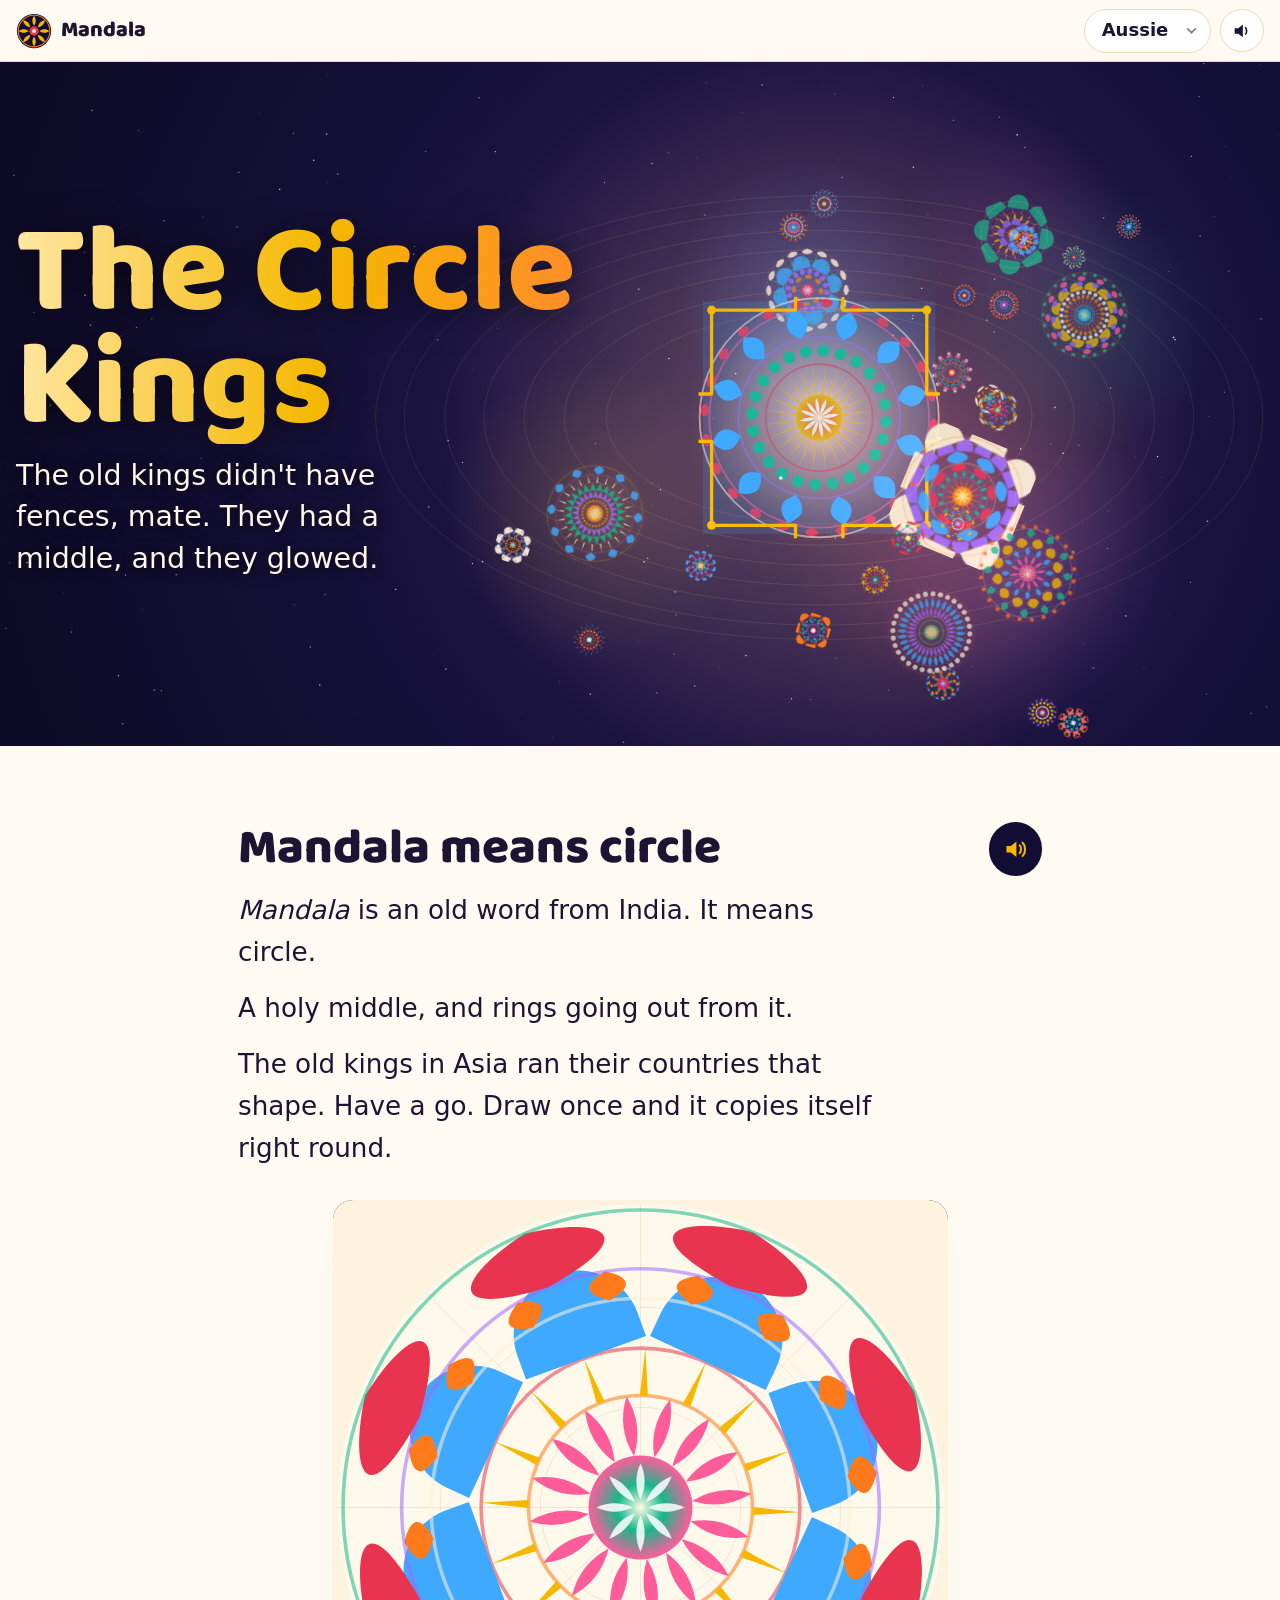
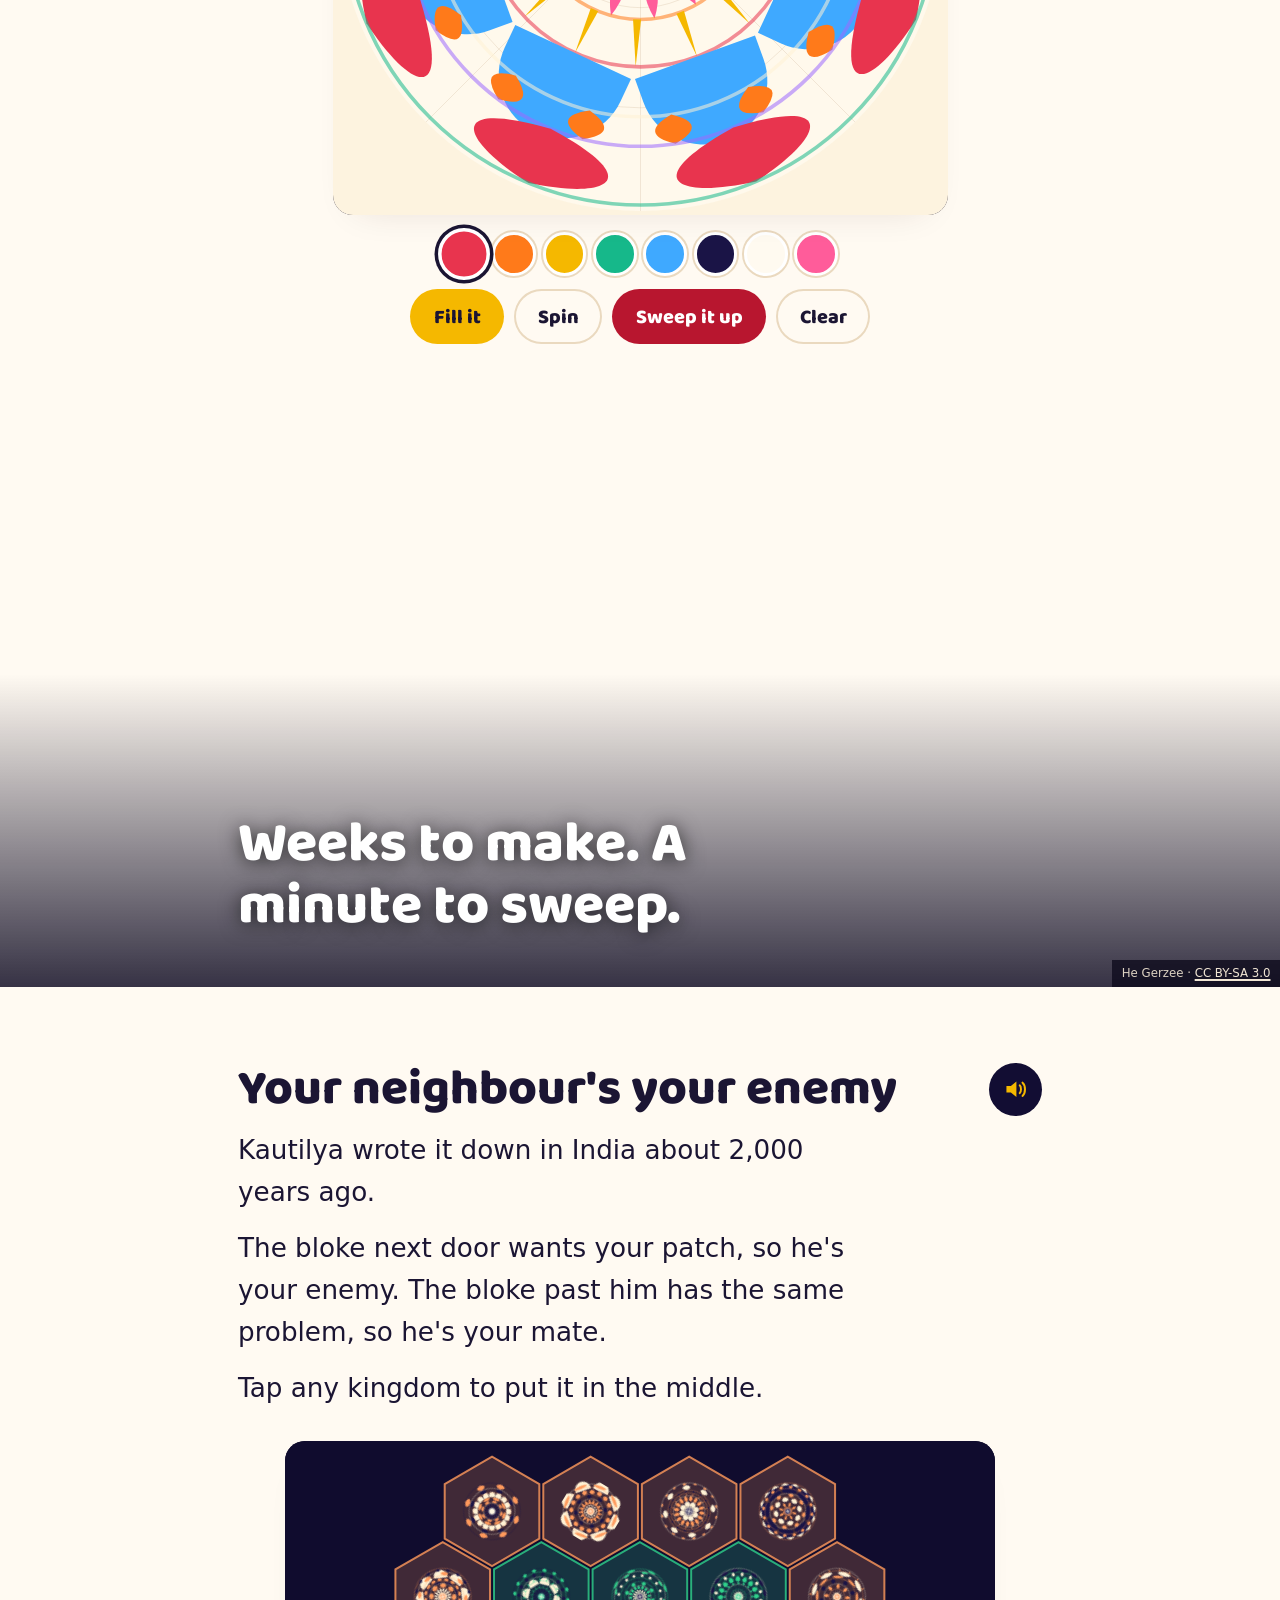
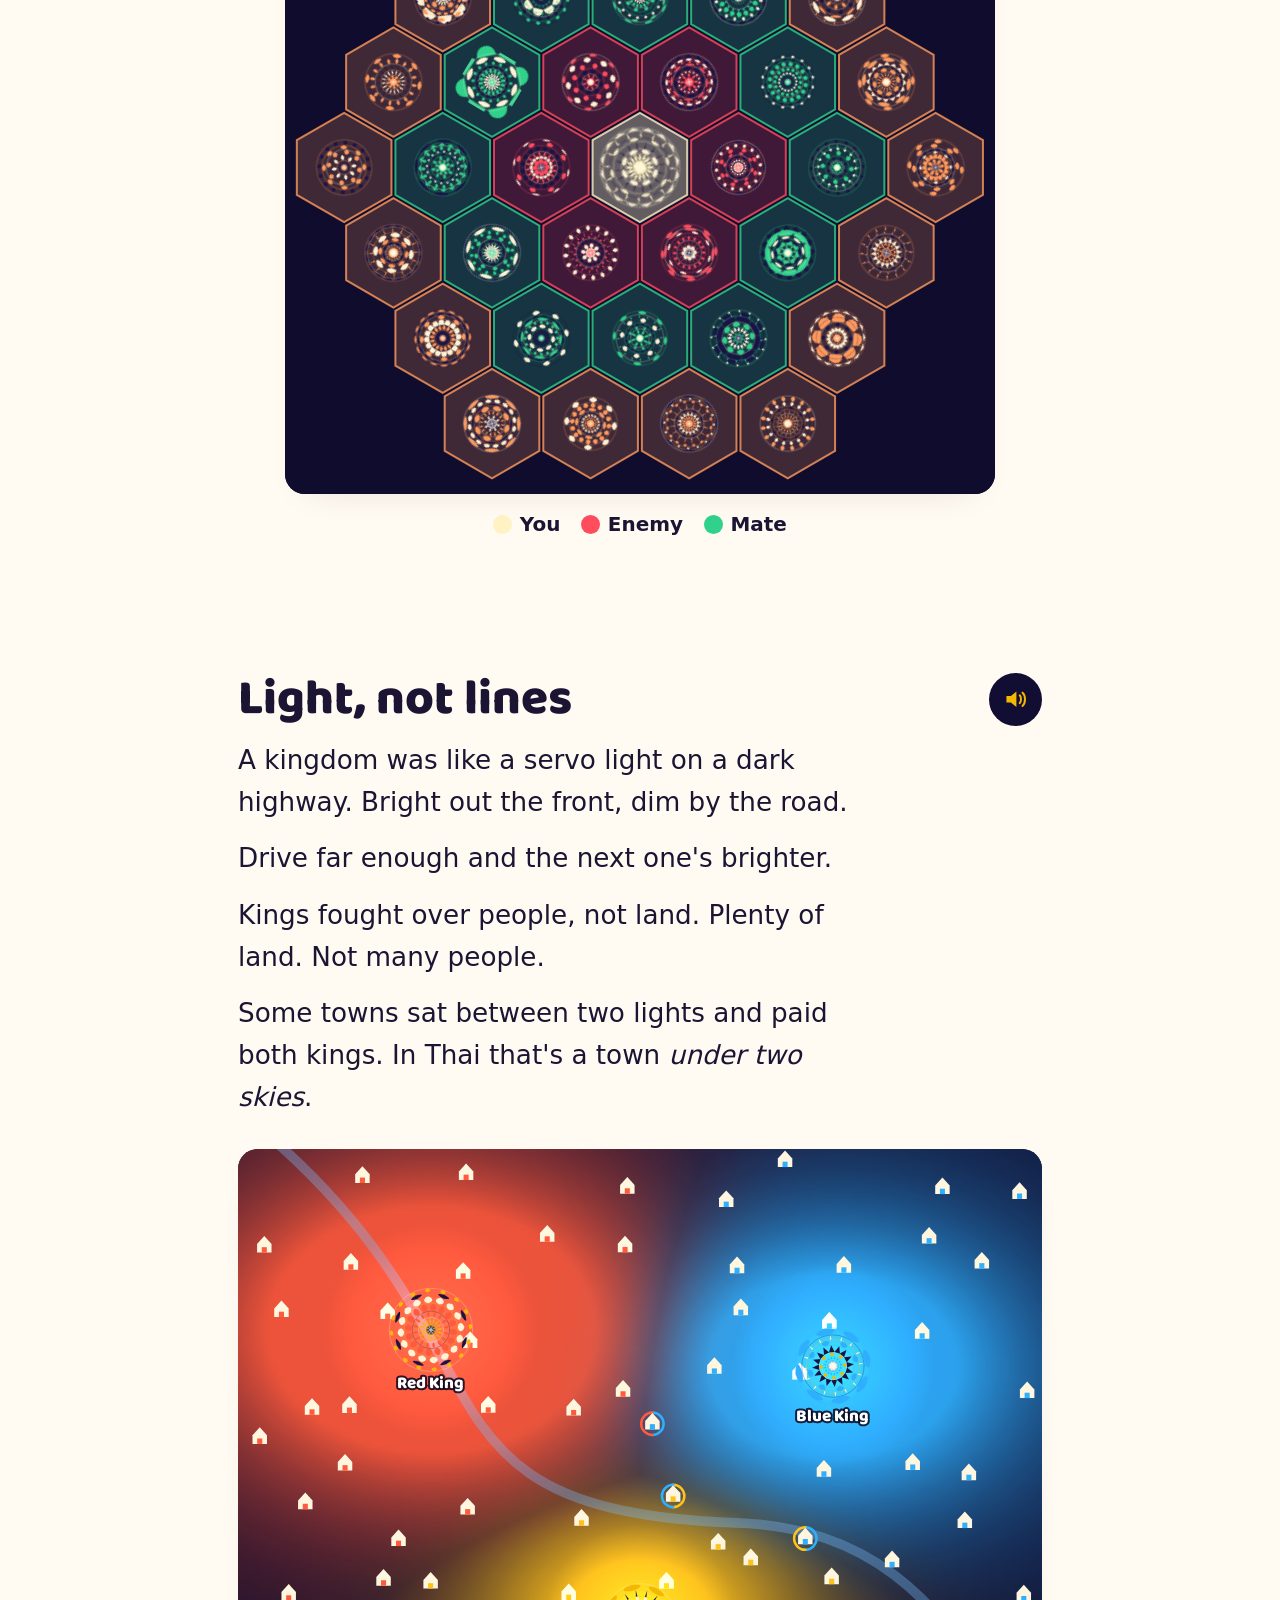
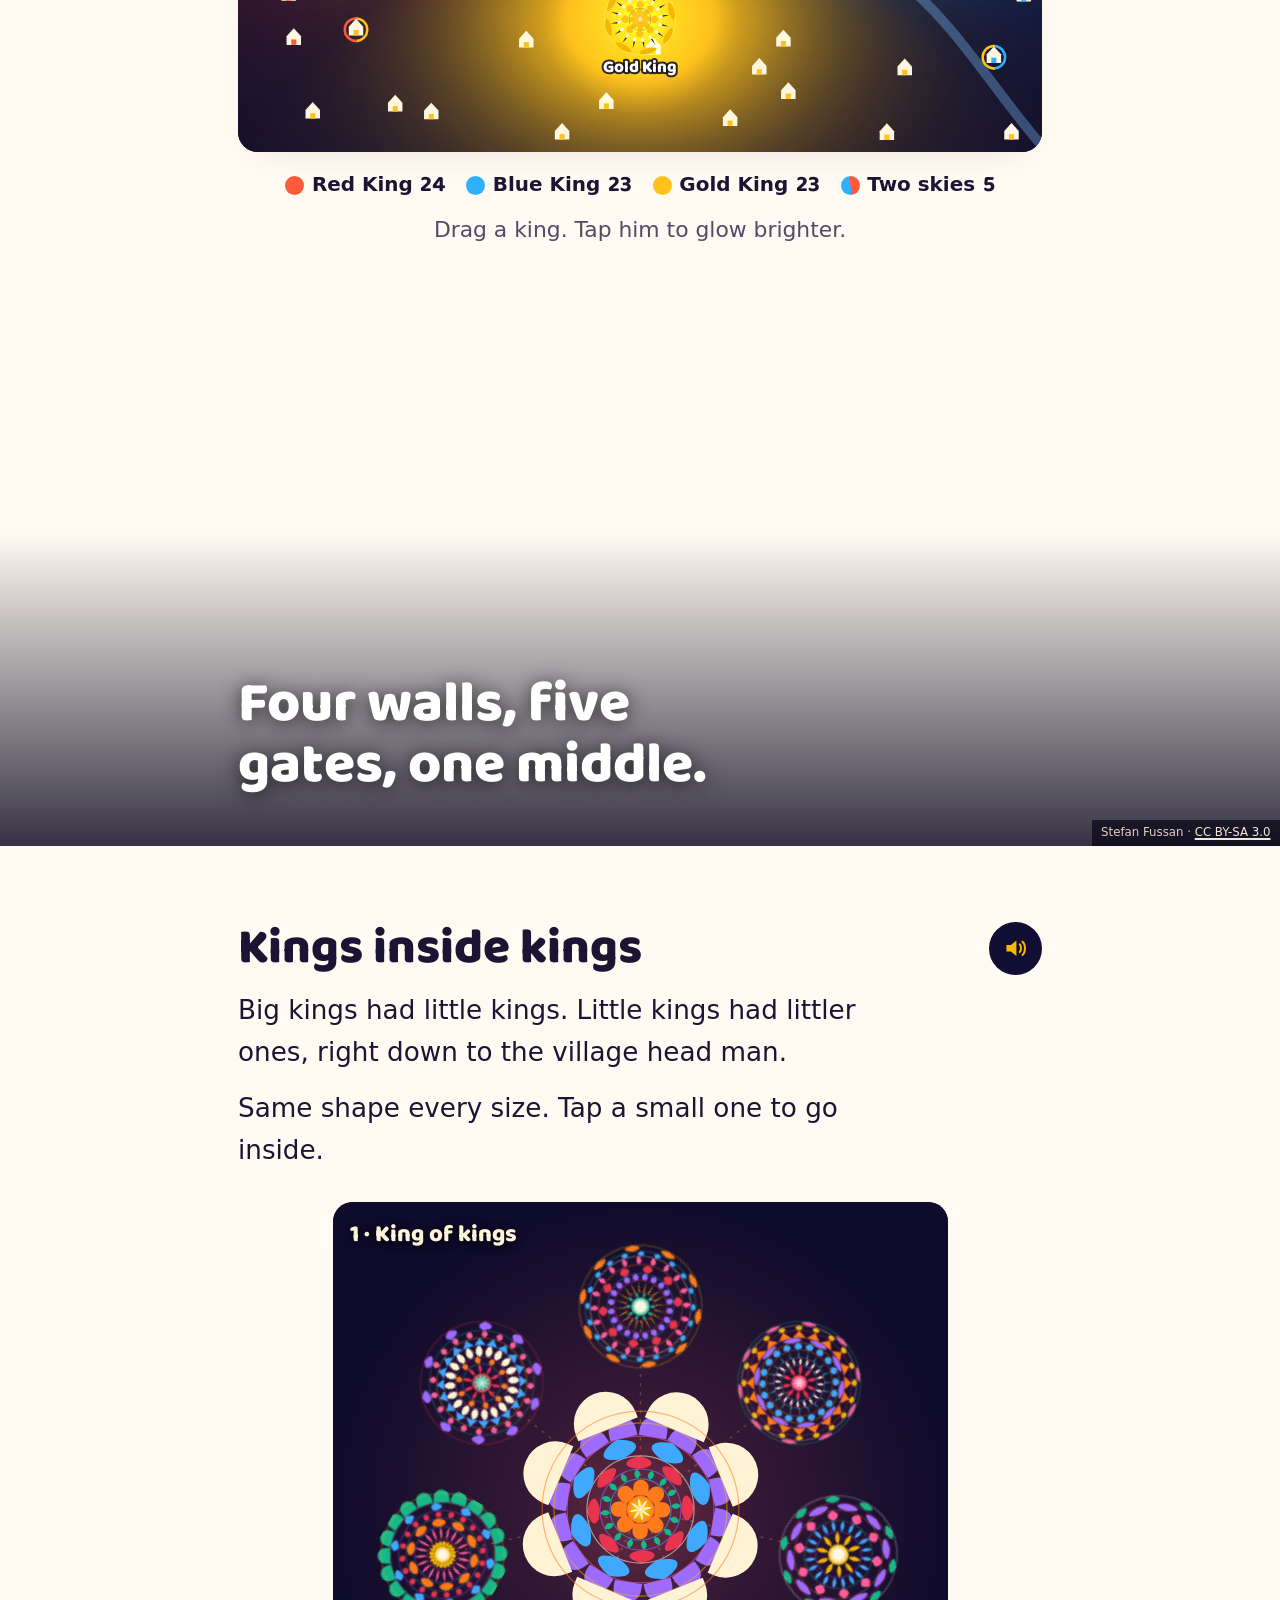
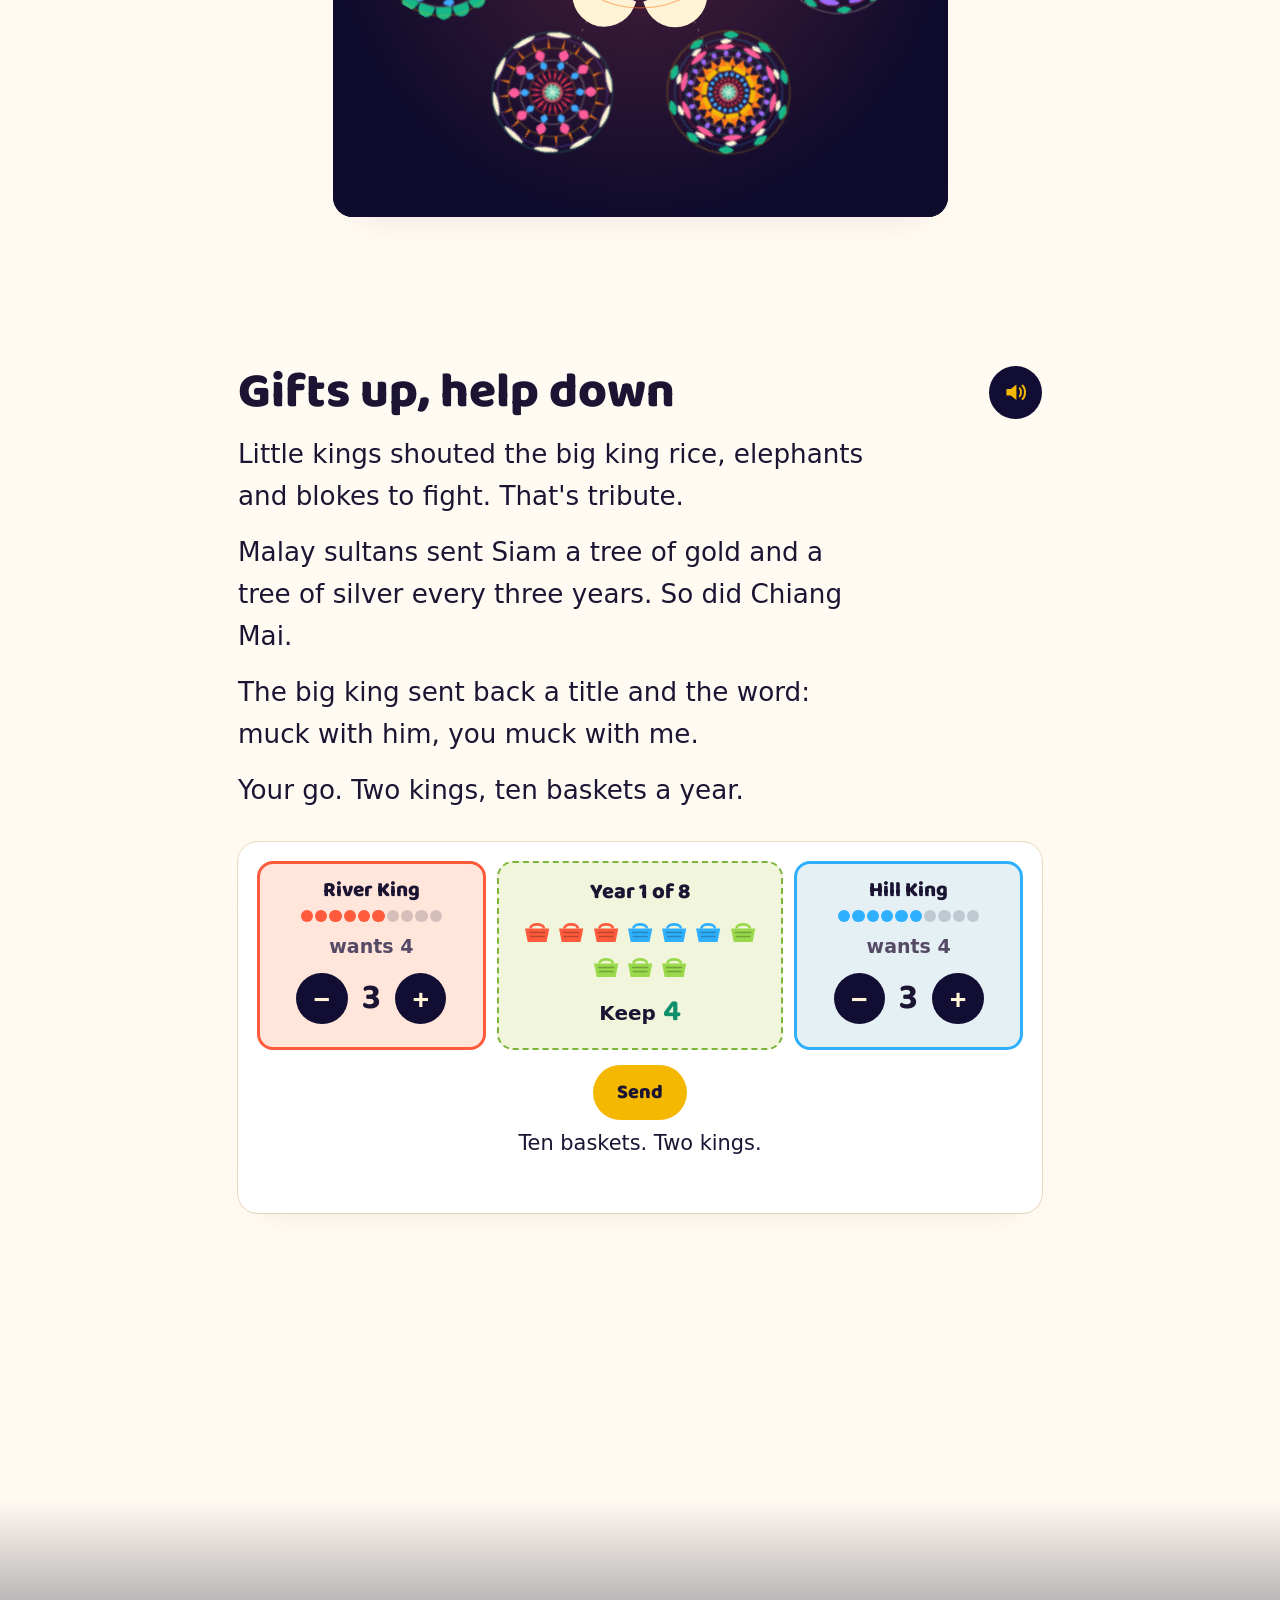
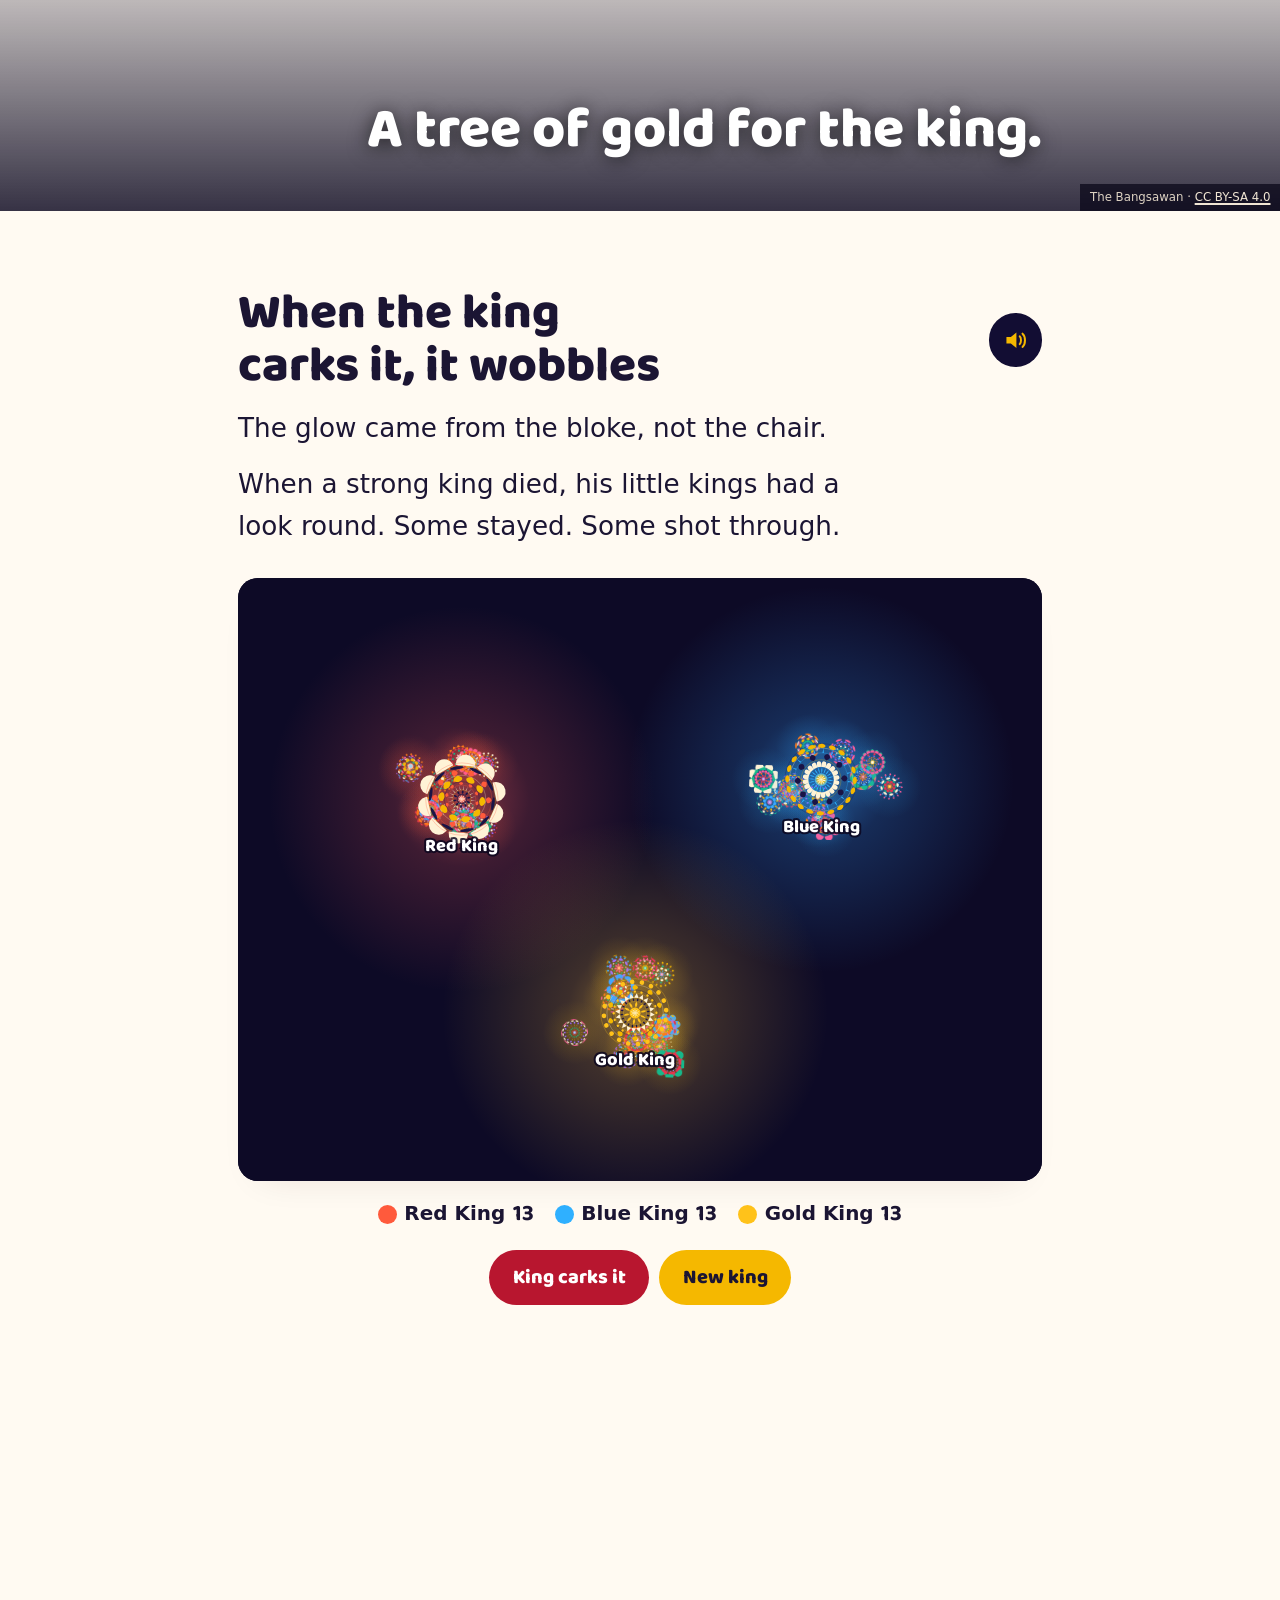
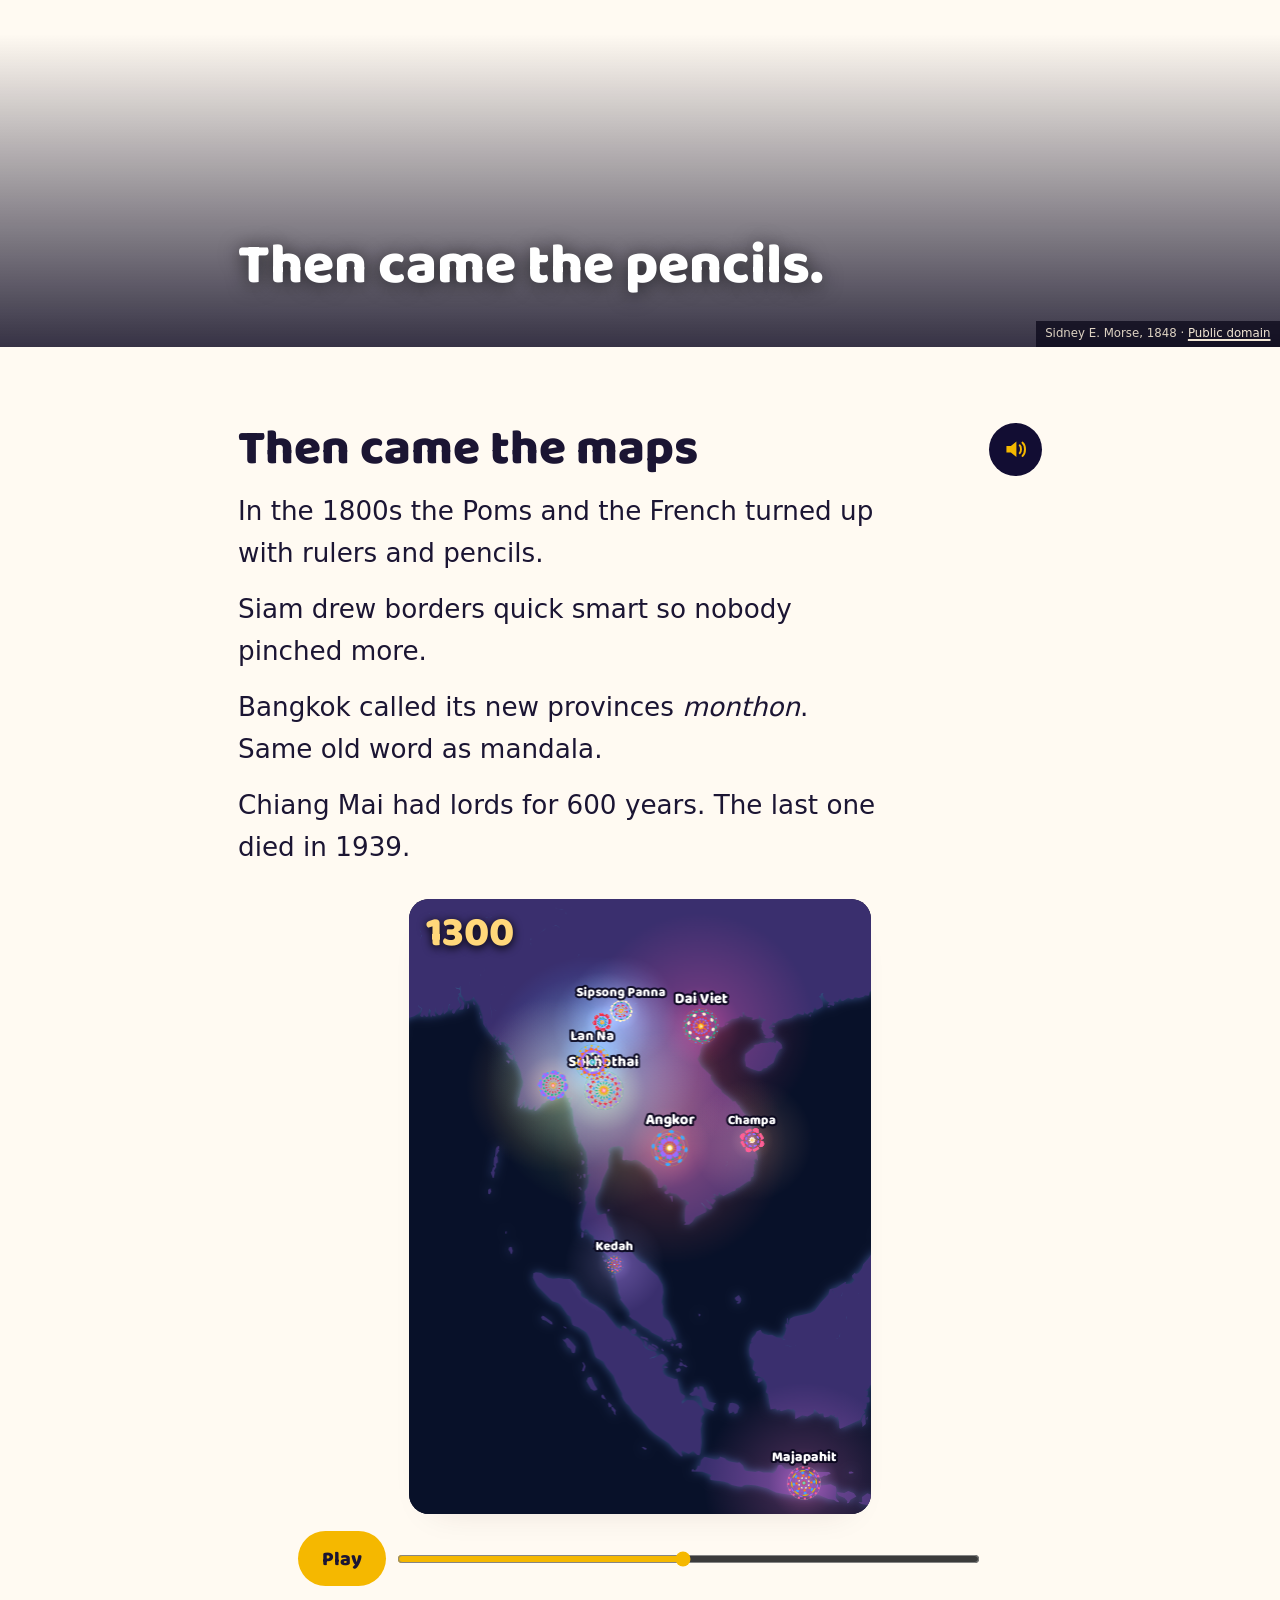
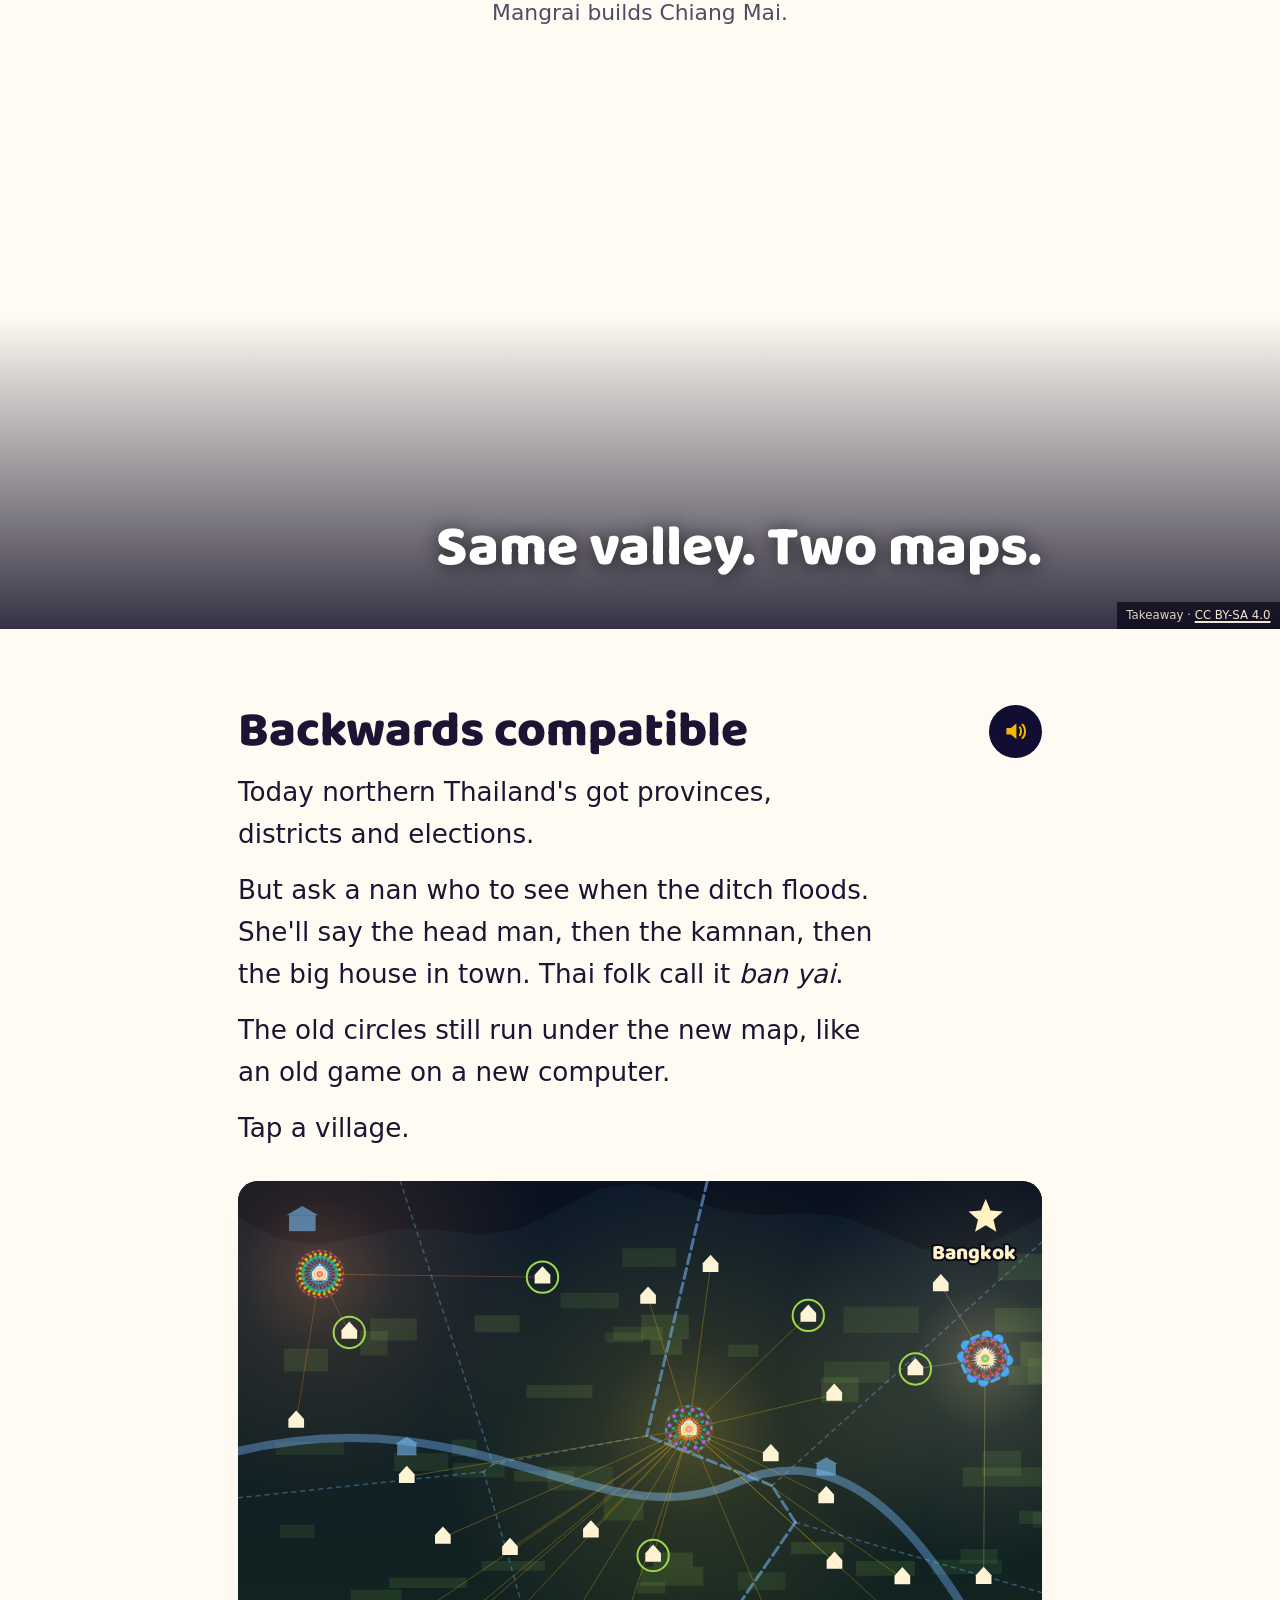
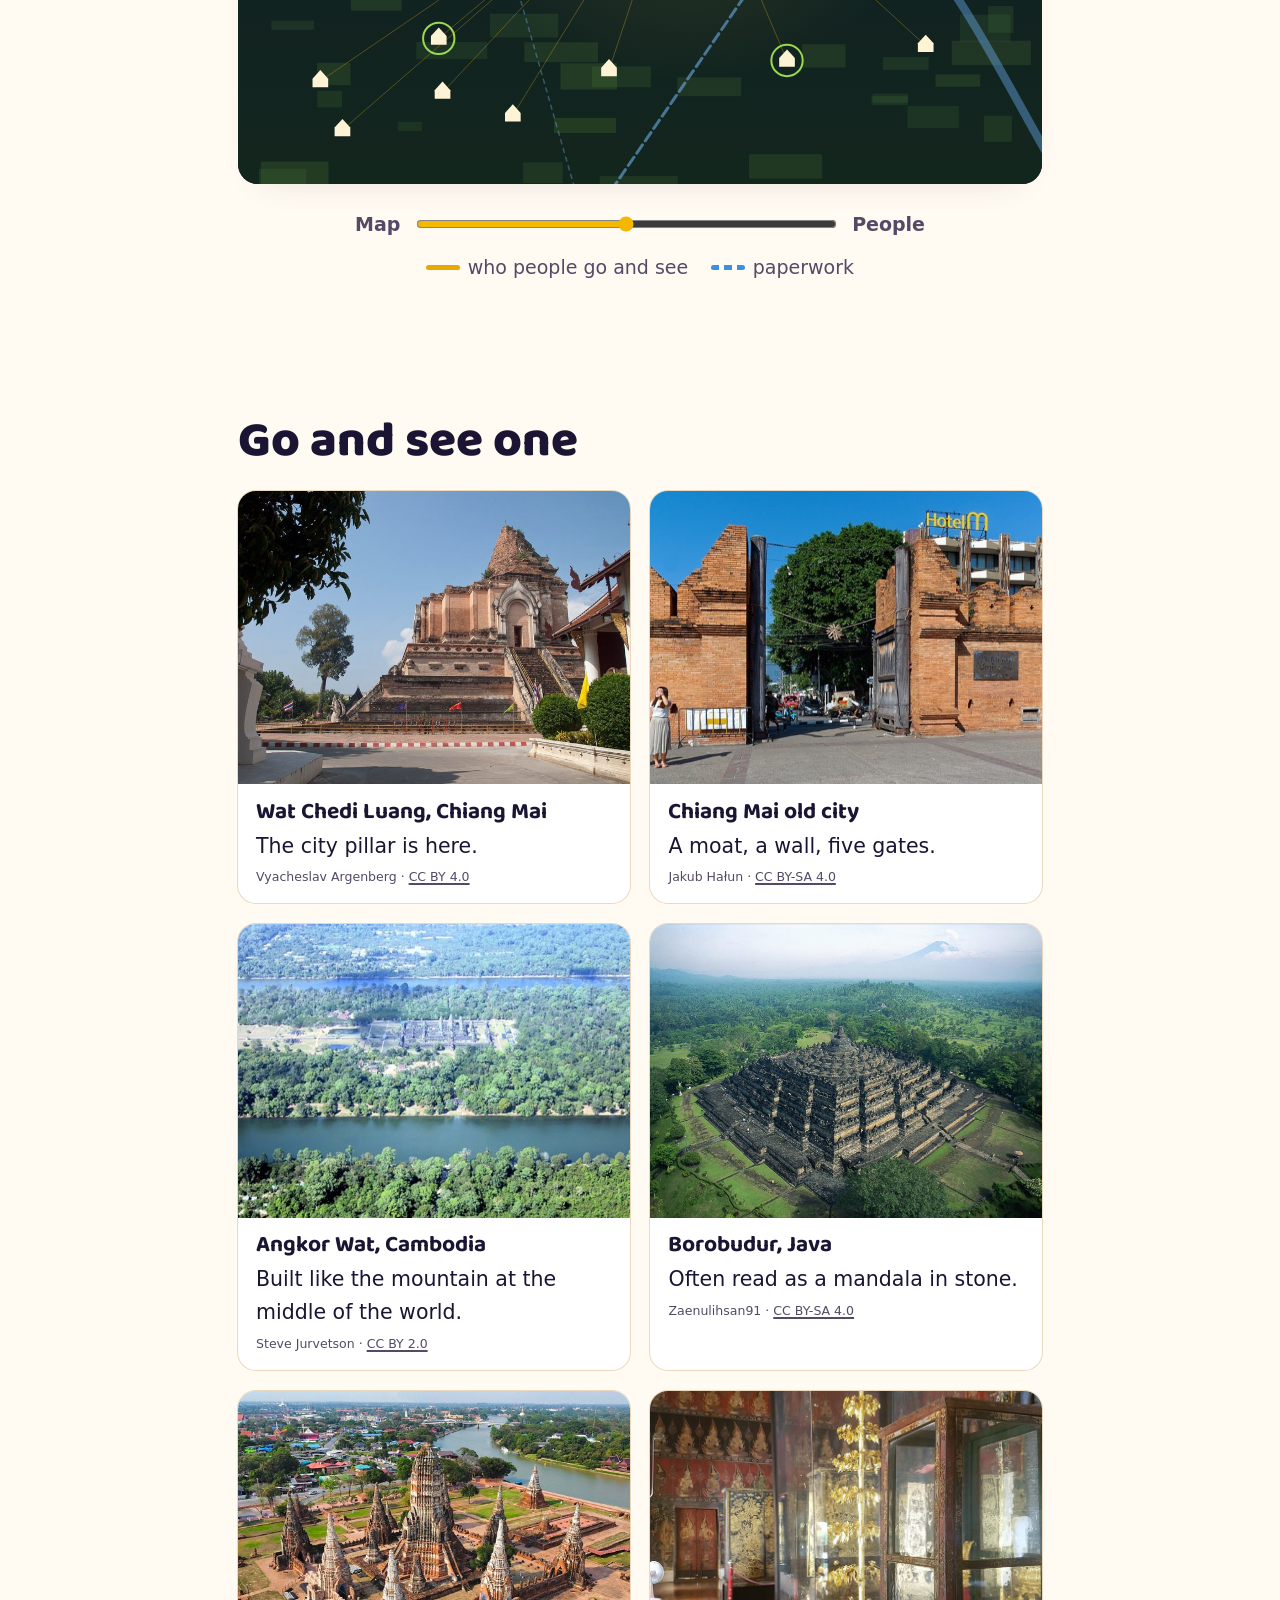
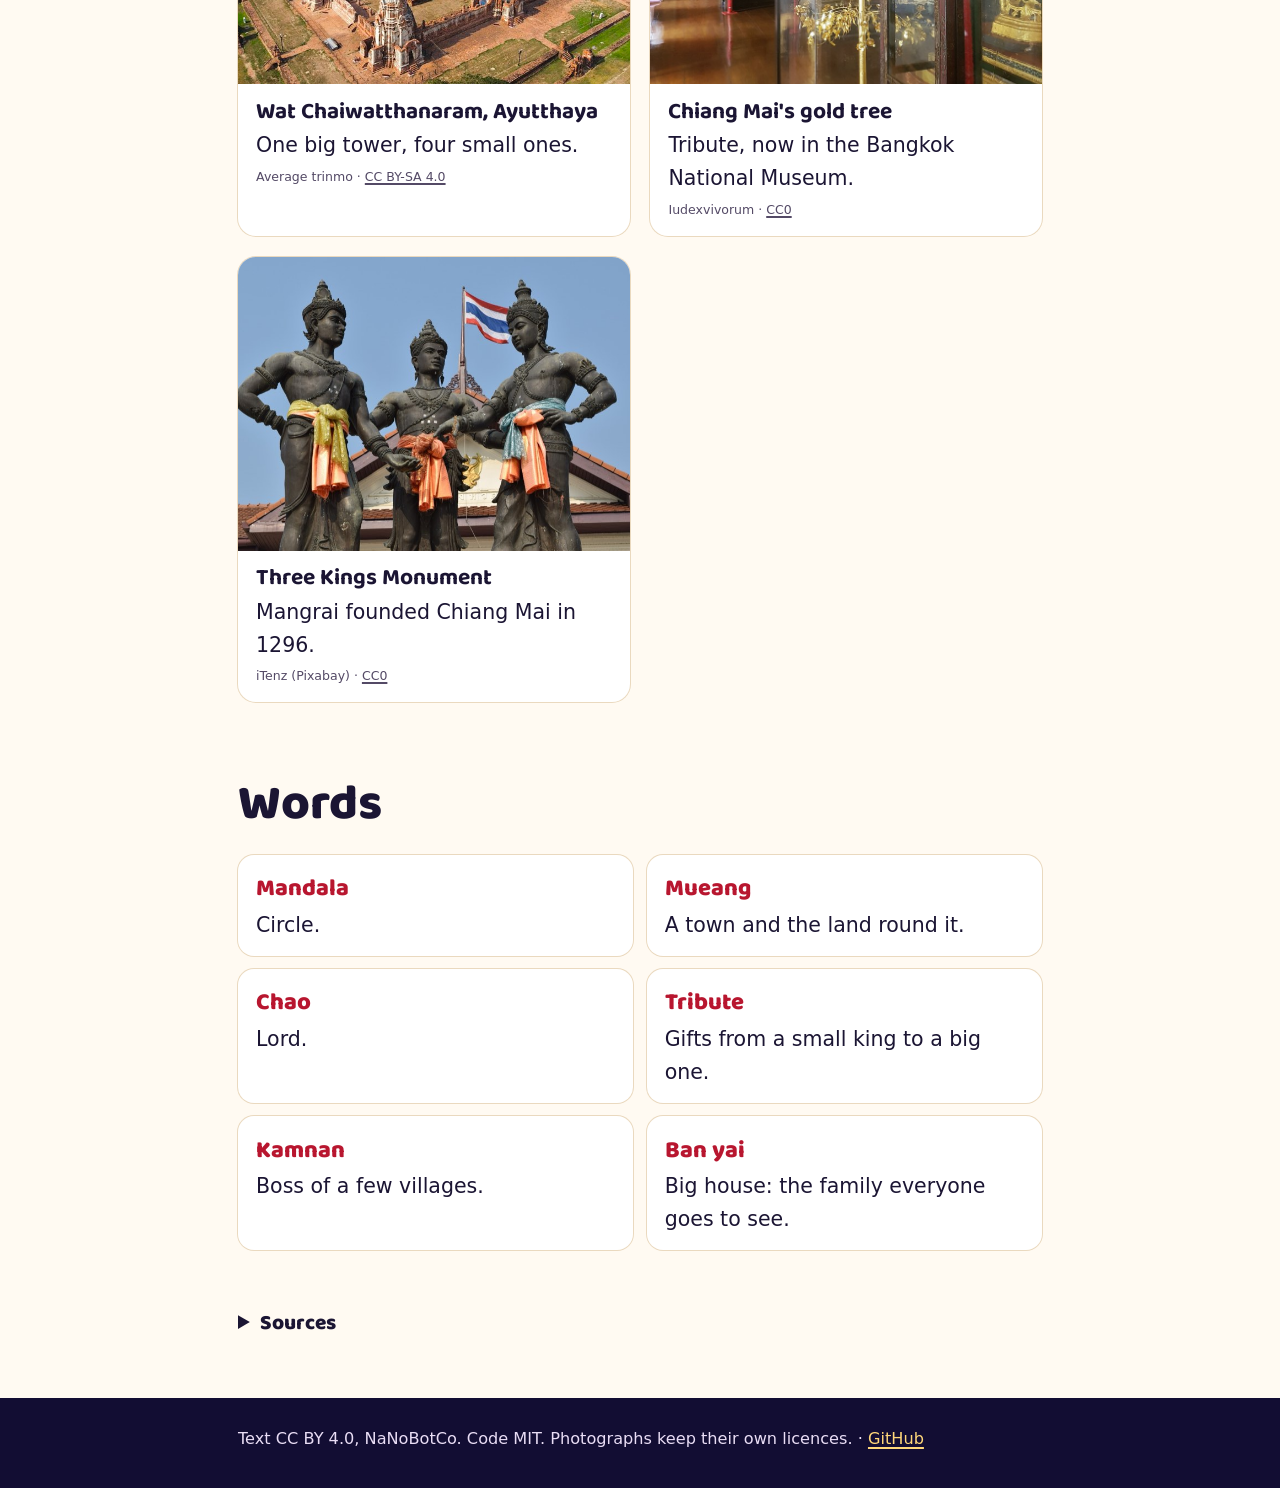
==== commit 758665fd: "Fix links with brackets, reachable photo credits, keyboard-safe dialect menu, steady toy clocks Co-A" ====
--- a/docs/bogan/index.html
+++ b/docs/bogan/index.html
@@ -2,7 +2,7 @@
 <html lang="en-AU"><head><meta charset="utf-8"><meta name="viewport" content="width=device-width,initial-scale=1,viewport-fit=cover">
 <title>The Circle Kings</title>
 <meta name="description" content="How the old kings of Southeast Asia ruled in circles of light instead of fences, and why northern Thailand still works a bit that way.">
-<link rel="canonical" href="https://nanobotco.github.io/mandala/bogan/"><link rel="alternate" hreflang="en-US" href="https://nanobotco.github.io/mandala/"><link rel="alternate" hreflang="en-AU" href="https://nanobotco.github.io/mandala/bogan/"><link rel="alternate" hreflang="th" href="https://nanobotco.github.io/mandala/lanna/"><link rel="alternate" hreflang="mr" href="https://nanobotco.github.io/mandala/marathi/"><link rel="alternate" hreflang="en-US" href="https://nanobotco.github.io/mandala/genz/">
+<link rel="canonical" href="https://nanobotco.github.io/mandala/bogan/"><link rel="alternate" hreflang="en-US" href="https://nanobotco.github.io/mandala/"><link rel="alternate" hreflang="en-AU" href="https://nanobotco.github.io/mandala/bogan/"><link rel="alternate" hreflang="th" href="https://nanobotco.github.io/mandala/lanna/"><link rel="alternate" hreflang="mr" href="https://nanobotco.github.io/mandala/marathi/">
 <meta property="og:type" content="website"><meta property="og:url" content="https://nanobotco.github.io/mandala/bogan/"><meta property="og:title" content="The Circle Kings"><meta property="og:description" content="How the old kings of Southeast Asia ruled in circles of light instead of fences, and why northern Thailand still works a bit that way.">
 <meta property="og:image" content="https://nanobotco.github.io/mandala/card-bogan.jpg"><meta property="og:image:width" content="1200"><meta property="og:image:height" content="630"><meta property="og:image:alt" content="A glowing gold mandala with little mandalas around it.">
 <meta name="twitter:card" content="summary_large_image"><meta name="twitter:image" content="https://nanobotco.github.io/mandala/card-bogan.jpg"><meta name="twitter:title" content="The Circle Kings"><meta name="twitter:description" content="How the old kings of Southeast Asia ruled in circles of light instead of fences, and why northern Thailand still works a bit that way.">
@@ -18,10 +18,10 @@
 <main id="top">
 <section class="hero"><canvas id="hero-cv" aria-label="A big mandala with smaller ones going round it. Give them a tap."></canvas><div class="hin"><h1>The Circle Kings</h1><p class="lede">The old kings didn't have fences, mate. They had a middle, and they glowed.</p></div></section>
 <div class="col">
-<section id="circle" class="sec"><header class="sh"><h2>Mandala means circle</h2><button class="say" type="button" data-for="circle" aria-pressed="false" aria-label="Read it out"><svg viewBox="0 0 24 24" aria-hidden="true"><path d="M4 9v6h4l5 4V5L8 9H4z" fill="currentColor"/><path d="M16 8.5c1.5 1 1.5 6 0 7M18.5 6c3 2.5 3 9.5 0 12" fill="none" stroke="currentColor" stroke-width="1.8" stroke-linecap="round"/></svg></button></header><div class="talk"><p><i>Mandala</i> is an old word from India. It means circle.</p><p>A holy middle, and rings going out from it.</p><p>The old kings in Asia ran their countries that shape. Have a go. Draw once and it copies itself right round.</p></div><div class="toy" id="toy-maker"><div class="stage sq"><canvas aria-label="Drawing board. Draw with your finger; it copies itself round the circle."></canvas></div><div class="ctl"><div class="swatches" role="group" aria-label="Colours"></div><button class="btn gold" data-k="fill" type="button">Fill it</button><button class="btn coat" data-k="spin" type="button" aria-pressed="false">Spin</button><button class="btn" data-k="sweep" type="button">Sweep it up</button><button class="btn ghost" data-k="clear" type="button">Clear</button></div><p class="out" aria-live="polite"></p></div></section><div class="band" role="img" aria-label="A round sand mandala in bright colours."><div class="bgwrap"><img data-src="../img/sand-mandala.jpg" alt=""></div><div class="in"><p class="bh">Weeks to make. A minute to sweep.</p></div><span class="cred">He Gerzee · <a href="https://commons.wikimedia.org/wiki/File:Mandala_made_at_Prismare_by_Tibetan_monks.JPG">CC BY-SA 3.0</a></span></div><section id="ring" class="sec"><header class="sh"><h2>Your neighbour's your enemy</h2><button class="say" type="button" data-for="ring" aria-pressed="false" aria-label="Read it out"><svg viewBox="0 0 24 24" aria-hidden="true"><path d="M4 9v6h4l5 4V5L8 9H4z" fill="currentColor"/><path d="M16 8.5c1.5 1 1.5 6 0 7M18.5 6c3 2.5 3 9.5 0 12" fill="none" stroke="currentColor" stroke-width="1.8" stroke-linecap="round"/></svg></button></header><div class="talk"><p>Kautilya wrote it down in India about 2,000 years ago.</p><p>The bloke next door wants your patch, so he's your enemy. The bloke past him has the same problem, so he's your mate.</p><p>Tap any kingdom to put it in the middle.</p></div><div class="toy" id="toy-rings"><div class="stage hexs"><canvas aria-label="Kingdoms on a honeycomb, coloured mate or enemy."></canvas></div><div class="legend"></div><p class="out" aria-live="polite"></p></div></section><section id="light" class="sec"><header class="sh"><h2>Light, not lines</h2><button class="say" type="button" data-for="light" aria-pressed="false" aria-label="Read it out"><svg viewBox="0 0 24 24" aria-hidden="true"><path d="M4 9v6h4l5 4V5L8 9H4z" fill="currentColor"/><path d="M16 8.5c1.5 1 1.5 6 0 7M18.5 6c3 2.5 3 9.5 0 12" fill="none" stroke="currentColor" stroke-width="1.8" stroke-linecap="round"/></svg></button></header><div class="talk"><p>A kingdom was like a servo light on a dark highway. Bright out the front, dim by the road.</p><p>Drive far enough and the next one's brighter.</p><p>Kings fought over people, not land. Plenty of land. Not many people.</p><p>Some towns sat between two lights and paid both kings. In Thai that's a town <i>under two skies</i>.</p></div><div class="toy" id="toy-lights"><div class="stage wide"><canvas aria-label="Three kings and their villages. Drag a king."></canvas></div><div class="tally" aria-live="polite"></div><p class="out" aria-live="polite">Drag a king. Tap him to glow brighter.</p></div></section><div class="band" role="img" aria-label="Chiang Mai&#x27;s old city moat."><div class="bgwrap"><img data-src="../img/chiang-mai-moat.jpg" alt=""></div><div class="in"><p class="bh">Four walls, five gates, one middle.</p></div><span class="cred">Stefan Fussan · <a href="https://commons.wikimedia.org/wiki/File:Chiang_Mai_-_Chiang_Mai_Moat_-_0005.jpg">CC BY-SA 3.0</a></span></div><section id="dolls" class="sec"><header class="sh"><h2>Kings inside kings</h2><button class="say" type="button" data-for="dolls" aria-pressed="false" aria-label="Read it out"><svg viewBox="0 0 24 24" aria-hidden="true"><path d="M4 9v6h4l5 4V5L8 9H4z" fill="currentColor"/><path d="M16 8.5c1.5 1 1.5 6 0 7M18.5 6c3 2.5 3 9.5 0 12" fill="none" stroke="currentColor" stroke-width="1.8" stroke-linecap="round"/></svg></button></header><div class="talk"><p>Big kings had little kings. Little kings had littler ones, right down to the village head man.</p><p>Same shape every size. Tap a small one to go inside.</p></div><div class="toy" id="toy-dolls"><div class="stage sq"><canvas aria-label="Kingdoms inside kingdoms. Tap a small one to go in."></canvas><span class="lv"></span></div><div class="ctl"><button class="btn ghost" data-k="back" type="button" hidden>Back</button></div><p class="out" aria-live="polite"></p></div></section><section id="gifts" class="sec"><header class="sh"><h2>Gifts up, help down</h2><button class="say" type="button" data-for="gifts" aria-pressed="false" aria-label="Read it out"><svg viewBox="0 0 24 24" aria-hidden="true"><path d="M4 9v6h4l5 4V5L8 9H4z" fill="currentColor"/><path d="M16 8.5c1.5 1 1.5 6 0 7M18.5 6c3 2.5 3 9.5 0 12" fill="none" stroke="currentColor" stroke-width="1.8" stroke-linecap="round"/></svg></button></header><div class="talk"><p>Little kings shouted the big king rice, elephants and blokes to fight. That's tribute.</p><p>Malay sultans sent Siam a tree of gold and a tree of silver every three years. So did Chiang Mai.</p><p>The big king sent back a title and the word: muck with him, you muck with me.</p><p>Your go. Two kings, ten baskets a year.</p></div><div class="toy game" id="toy-game"><div class="gboard"><div class="king" data-i="0" style="--c:#ff5a3c"><div class="kname">River King</div><div class="meter" role="img"></div><div class="want"></div><div class="give"><button class="step" type="button" data-i="0" data-d="-1" aria-label="less">−</button><span class="giv"><b>3</b></span><button class="step" type="button" data-i="0" data-d="1" aria-label="more">+</button></div></div><div class="town"><div class="year"></div><div class="baskets"></div><div class="keep">Keep <b></b></div><div class="titles"></div></div><div class="king" data-i="1" style="--c:#2fb0ff"><div class="kname">Hill King</div><div class="meter" role="img"></div><div class="want"></div><div class="give"><button class="step" type="button" data-i="1" data-d="-1" aria-label="less">−</button><span class="giv"><b>3</b></span><button class="step" type="button" data-i="1" data-d="1" aria-label="more">+</button></div></div></div><div class="gctl"><button class="btn gold" data-k="send" type="button">Send</button><button class="btn gold" data-k="again" type="button" hidden>Again</button></div><div class="log" aria-live="polite"></div></div></section><div class="band right" role="img" aria-label="A small tree made of gold, sent as tribute."><div class="bgwrap"><img data-src="../img/bunga-mas.jpg" alt="" style="object-position:50% 40%"></div><div class="in"><p class="bh">A tree of gold for the king.</p></div><span class="cred">The Bangsawan · <a href="https://commons.wikimedia.org/wiki/File:Bunga_Mas_(Muzium_Negara).jpg">CC BY-SA 4.0</a></span></div><section id="wobble" class="sec"><header class="sh"><h2>When the king carks it, it wobbles</h2><button class="say" type="button" data-for="wobble" aria-pressed="false" aria-label="Read it out"><svg viewBox="0 0 24 24" aria-hidden="true"><path d="M4 9v6h4l5 4V5L8 9H4z" fill="currentColor"/><path d="M16 8.5c1.5 1 1.5 6 0 7M18.5 6c3 2.5 3 9.5 0 12" fill="none" stroke="currentColor" stroke-width="1.8" stroke-linecap="round"/></svg></button></header><div class="talk"><p>The glow came from the bloke, not the chair.</p><p>When a strong king died, his little kings had a look round. Some stayed. Some shot through.</p></div><div class="toy" id="toy-orbits"><div class="stage wide"><canvas aria-label="Three kings with towns going round them."></canvas></div><div class="tally" aria-live="polite"></div><div class="ctl"><button class="btn" data-k="die" type="button">King carks it</button><button class="btn gold" data-k="rise" type="button">New king</button></div><p class="out" aria-live="polite"></p></div></section><div class="band" role="img" aria-label="An old map of Siam."><div class="bgwrap"><img data-src="../img/siam-1848.jpg" alt=""></div><div class="in"><p class="bh">Then came the pencils.</p></div><span class="cred">Sidney E. Morse, 1848 · <a href="https://commons.wikimedia.org/wiki/File:Map_of_Siam_(Thailand)_1848_by_Sidney_Morse.jpg">Public domain</a></span></div><section id="maps" class="sec"><header class="sh"><h2>Then came the maps</h2><button class="say" type="button" data-for="maps" aria-pressed="false" aria-label="Read it out"><svg viewBox="0 0 24 24" aria-hidden="true"><path d="M4 9v6h4l5 4V5L8 9H4z" fill="currentColor"/><path d="M16 8.5c1.5 1 1.5 6 0 7M18.5 6c3 2.5 3 9.5 0 12" fill="none" stroke="currentColor" stroke-width="1.8" stroke-linecap="round"/></svg></button></header><div class="talk"><p>In the 1800s the Poms and the French turned up with rulers and pencils.</p><p>Siam drew borders quick smart so nobody pinched more.</p><p>Bangkok called its new provinces <i>monthon</i>. Same old word as mandala.</p><p>Chiang Mai had lords for 600 years. The last one died in 1939.</p></div><div class="toy" id="toy-years"><div class="stage tall"><canvas aria-label="Map of Southeast Asia with kingdoms as lights."></canvas><span class="yr">1300</span></div><div class="ctl yrs"><button class="btn gold" data-k="play" type="button" aria-pressed="false">Play</button><input type="range" min="600" max="2026" value="1300" aria-label="Year"></div><p class="out" aria-live="polite"></p></div></section><div class="band right" role="img" aria-label="Rice fields in northern Thailand."><div class="bgwrap"><img data-src="../img/mae-wang-rice.jpg" alt=""></div><div class="in"><p class="bh">Same valley. Two maps.</p></div><span class="cred">Takeaway · <a href="https://commons.wikimedia.org/wiki/File:Rice_farmers_Mae_Wang_Chiang_Mai_Province.jpg">CC BY-SA 4.0</a></span></div><section id="today" class="sec"><header class="sh"><h2>Backwards compatible</h2><button class="say" type="button" data-for="today" aria-pressed="false" aria-label="Read it out"><svg viewBox="0 0 24 24" aria-hidden="true"><path d="M4 9v6h4l5 4V5L8 9H4z" fill="currentColor"/><path d="M16 8.5c1.5 1 1.5 6 0 7M18.5 6c3 2.5 3 9.5 0 12" fill="none" stroke="currentColor" stroke-width="1.8" stroke-linecap="round"/></svg></button></header><div class="talk"><p>Today northern Thailand's got provinces, districts and elections.</p><p>But ask a nan who to see when the ditch floods. She'll say the head man, then the kamnan, then the big house in town. Thai folk call it <i>ban yai</i>.</p><p>The old circles still run under the new map, like an old game on a new computer.</p><p>Tap a village.</p></div><div class="toy" id="toy-overlay"><div class="stage wide"><canvas aria-label="A valley drawn as offices and as people."></canvas></div><label class="rng mixr"><span>Map</span><input type="range" min="0" max="100" value="50" aria-label="Map / People"><span>People</span></label><p class="key"><span><i class="g"></i>who people go and see</span><span><i class="b"></i>paperwork</span></p><p class="out" aria-live="polite"></p></div></section>
+<section id="circle" class="sec"><header class="sh"><h2>Mandala means circle</h2><button class="say" type="button" data-for="circle" aria-pressed="false" aria-label="Read it out"><svg viewBox="0 0 24 24" aria-hidden="true"><path d="M4 9v6h4l5 4V5L8 9H4z" fill="currentColor"/><path d="M16 8.5c1.5 1 1.5 6 0 7M18.5 6c3 2.5 3 9.5 0 12" fill="none" stroke="currentColor" stroke-width="1.8" stroke-linecap="round"/></svg></button></header><div class="talk"><p><i>Mandala</i> is an old word from India. It means circle.</p><p>A holy middle, and rings going out from it.</p><p>The old kings in Asia ran their countries that shape. Have a go. Draw once and it copies itself right round.</p></div><div class="toy" id="toy-maker"><div class="stage sq"><canvas aria-label="Drawing board. Draw with your finger; it copies itself round the circle."></canvas></div><div class="ctl"><div class="swatches" role="group" aria-label="Colours"></div><button class="btn gold" data-k="fill" type="button">Fill it</button><button class="btn coat" data-k="spin" type="button" aria-pressed="false">Spin</button><button class="btn" data-k="sweep" type="button">Sweep it up</button><button class="btn ghost" data-k="clear" type="button">Clear</button></div><p class="out" aria-live="polite"></p></div></section><div class="band"><div class="bgwrap"><img data-src="../img/sand-mandala.jpg" alt="A round sand mandala in bright colours."></div><div class="in"><p class="bh">Weeks to make. A minute to sweep.</p></div><span class="cred">He Gerzee · <a href="https://commons.wikimedia.org/wiki/File:Mandala_made_at_Prismare_by_Tibetan_monks.JPG">CC BY-SA 3.0</a></span></div><section id="ring" class="sec"><header class="sh"><h2>Your neighbour's your enemy</h2><button class="say" type="button" data-for="ring" aria-pressed="false" aria-label="Read it out"><svg viewBox="0 0 24 24" aria-hidden="true"><path d="M4 9v6h4l5 4V5L8 9H4z" fill="currentColor"/><path d="M16 8.5c1.5 1 1.5 6 0 7M18.5 6c3 2.5 3 9.5 0 12" fill="none" stroke="currentColor" stroke-width="1.8" stroke-linecap="round"/></svg></button></header><div class="talk"><p>Kautilya wrote it down in India about 2,000 years ago.</p><p>The bloke next door wants your patch, so he's your enemy. The bloke past him has the same problem, so he's your mate.</p><p>Tap any kingdom to put it in the middle.</p></div><div class="toy" id="toy-rings"><div class="stage hexs"><canvas aria-label="Kingdoms on a honeycomb, coloured mate or enemy."></canvas></div><div class="legend"></div><p class="out" aria-live="polite"></p></div></section><section id="light" class="sec"><header class="sh"><h2>Light, not lines</h2><button class="say" type="button" data-for="light" aria-pressed="false" aria-label="Read it out"><svg viewBox="0 0 24 24" aria-hidden="true"><path d="M4 9v6h4l5 4V5L8 9H4z" fill="currentColor"/><path d="M16 8.5c1.5 1 1.5 6 0 7M18.5 6c3 2.5 3 9.5 0 12" fill="none" stroke="currentColor" stroke-width="1.8" stroke-linecap="round"/></svg></button></header><div class="talk"><p>A kingdom was like a servo light on a dark highway. Bright out the front, dim by the road.</p><p>Drive far enough and the next one's brighter.</p><p>Kings fought over people, not land. Plenty of land. Not many people.</p><p>Some towns sat between two lights and paid both kings. In Thai that's a town <i>under two skies</i>.</p></div><div class="toy" id="toy-lights"><div class="stage wide"><canvas aria-label="Three kings and their villages. Drag a king."></canvas></div><div class="tally" aria-live="polite"></div><p class="out" aria-live="polite">Drag a king. Tap him to glow brighter.</p></div></section><div class="band"><div class="bgwrap"><img data-src="../img/chiang-mai-moat.jpg" alt="Chiang Mai&#x27;s old city moat."></div><div class="in"><p class="bh">Four walls, five gates, one middle.</p></div><span class="cred">Stefan Fussan · <a href="https://commons.wikimedia.org/wiki/File:Chiang_Mai_-_Chiang_Mai_Moat_-_0005.jpg">CC BY-SA 3.0</a></span></div><section id="dolls" class="sec"><header class="sh"><h2>Kings inside kings</h2><button class="say" type="button" data-for="dolls" aria-pressed="false" aria-label="Read it out"><svg viewBox="0 0 24 24" aria-hidden="true"><path d="M4 9v6h4l5 4V5L8 9H4z" fill="currentColor"/><path d="M16 8.5c1.5 1 1.5 6 0 7M18.5 6c3 2.5 3 9.5 0 12" fill="none" stroke="currentColor" stroke-width="1.8" stroke-linecap="round"/></svg></button></header><div class="talk"><p>Big kings had little kings. Little kings had littler ones, right down to the village head man.</p><p>Same shape every size. Tap a small one to go inside.</p></div><div class="toy" id="toy-dolls"><div class="stage sq"><canvas aria-label="Kingdoms inside kingdoms. Tap a small one to go in."></canvas><span class="lv"></span></div><div class="ctl"><button class="btn ghost" data-k="back" type="button" hidden>Back</button></div><p class="out" aria-live="polite"></p></div></section><section id="gifts" class="sec"><header class="sh"><h2>Gifts up, help down</h2><button class="say" type="button" data-for="gifts" aria-pressed="false" aria-label="Read it out"><svg viewBox="0 0 24 24" aria-hidden="true"><path d="M4 9v6h4l5 4V5L8 9H4z" fill="currentColor"/><path d="M16 8.5c1.5 1 1.5 6 0 7M18.5 6c3 2.5 3 9.5 0 12" fill="none" stroke="currentColor" stroke-width="1.8" stroke-linecap="round"/></svg></button></header><div class="talk"><p>Little kings shouted the big king rice, elephants and blokes to fight. That's tribute.</p><p>Malay sultans sent Siam a tree of gold and a tree of silver every three years. So did Chiang Mai.</p><p>The big king sent back a title and the word: muck with him, you muck with me.</p><p>Your go. Two kings, ten baskets a year.</p></div><div class="toy game" id="toy-game"><div class="gboard"><div class="king" data-i="0" style="--c:#ff5a3c"><div class="kname">River King</div><div class="meter" role="img"></div><div class="want"></div><div class="give"><button class="step" type="button" data-i="0" data-d="-1" aria-label="less">−</button><span class="giv"><b>3</b></span><button class="step" type="button" data-i="0" data-d="1" aria-label="more">+</button></div></div><div class="town"><div class="year"></div><div class="baskets"></div><div class="keep">Keep <b></b></div><div class="titles"></div></div><div class="king" data-i="1" style="--c:#2fb0ff"><div class="kname">Hill King</div><div class="meter" role="img"></div><div class="want"></div><div class="give"><button class="step" type="button" data-i="1" data-d="-1" aria-label="less">−</button><span class="giv"><b>3</b></span><button class="step" type="button" data-i="1" data-d="1" aria-label="more">+</button></div></div></div><div class="gctl"><button class="btn gold" data-k="send" type="button">Send</button><button class="btn gold" data-k="again" type="button" hidden>Again</button></div><div class="log" aria-live="polite"></div></div></section><div class="band right"><div class="bgwrap"><img data-src="../img/bunga-mas.jpg" alt="A small tree made of gold, sent as tribute." style="object-position:50% 40%"></div><div class="in"><p class="bh">A tree of gold for the king.</p></div><span class="cred">The Bangsawan · <a href="https://commons.wikimedia.org/wiki/File:Bunga_Mas_(Muzium_Negara).jpg">CC BY-SA 4.0</a></span></div><section id="wobble" class="sec"><header class="sh"><h2>When the king carks it, it wobbles</h2><button class="say" type="button" data-for="wobble" aria-pressed="false" aria-label="Read it out"><svg viewBox="0 0 24 24" aria-hidden="true"><path d="M4 9v6h4l5 4V5L8 9H4z" fill="currentColor"/><path d="M16 8.5c1.5 1 1.5 6 0 7M18.5 6c3 2.5 3 9.5 0 12" fill="none" stroke="currentColor" stroke-width="1.8" stroke-linecap="round"/></svg></button></header><div class="talk"><p>The glow came from the bloke, not the chair.</p><p>When a strong king died, his little kings had a look round. Some stayed. Some shot through.</p></div><div class="toy" id="toy-orbits"><div class="stage wide"><canvas aria-label="Three kings with towns going round them."></canvas></div><div class="tally" aria-live="polite"></div><div class="ctl"><button class="btn" data-k="die" type="button">King carks it</button><button class="btn gold" data-k="rise" type="button">New king</button></div><p class="out" aria-live="polite"></p></div></section><div class="band"><div class="bgwrap"><img data-src="../img/siam-1848.jpg" alt="An old map of Siam."></div><div class="in"><p class="bh">Then came the pencils.</p></div><span class="cred">Sidney E. Morse, 1848 · <a href="https://commons.wikimedia.org/wiki/File:Map_of_Siam_(Thailand)_1848_by_Sidney_Morse.jpg">Public domain</a></span></div><section id="maps" class="sec"><header class="sh"><h2>Then came the maps</h2><button class="say" type="button" data-for="maps" aria-pressed="false" aria-label="Read it out"><svg viewBox="0 0 24 24" aria-hidden="true"><path d="M4 9v6h4l5 4V5L8 9H4z" fill="currentColor"/><path d="M16 8.5c1.5 1 1.5 6 0 7M18.5 6c3 2.5 3 9.5 0 12" fill="none" stroke="currentColor" stroke-width="1.8" stroke-linecap="round"/></svg></button></header><div class="talk"><p>In the 1800s the Poms and the French turned up with rulers and pencils.</p><p>Siam drew borders quick smart so nobody pinched more.</p><p>Bangkok called its new provinces <i>monthon</i>. Same old word as mandala.</p><p>Chiang Mai had lords for 600 years. The last one died in 1939.</p></div><div class="toy" id="toy-years"><div class="stage tall"><canvas aria-label="Map of Southeast Asia with kingdoms as lights."></canvas><span class="yr">1300</span></div><div class="ctl yrs"><button class="btn gold" data-k="play" type="button" aria-pressed="false">Play</button><input type="range" min="600" max="2026" value="1300" aria-label="Year"></div><p class="out" aria-live="polite"></p></div></section><div class="band right"><div class="bgwrap"><img data-src="../img/mae-wang-rice.jpg" alt="Rice fields in northern Thailand."></div><div class="in"><p class="bh">Same valley. Two maps.</p></div><span class="cred">Takeaway · <a href="https://commons.wikimedia.org/wiki/File:Rice_farmers_Mae_Wang_Chiang_Mai_Province.jpg">CC BY-SA 4.0</a></span></div><section id="today" class="sec"><header class="sh"><h2>Backwards compatible</h2><button class="say" type="button" data-for="today" aria-pressed="false" aria-label="Read it out"><svg viewBox="0 0 24 24" aria-hidden="true"><path d="M4 9v6h4l5 4V5L8 9H4z" fill="currentColor"/><path d="M16 8.5c1.5 1 1.5 6 0 7M18.5 6c3 2.5 3 9.5 0 12" fill="none" stroke="currentColor" stroke-width="1.8" stroke-linecap="round"/></svg></button></header><div class="talk"><p>Today northern Thailand's got provinces, districts and elections.</p><p>But ask a nan who to see when the ditch floods. She'll say the head man, then the kamnan, then the big house in town. Thai folk call it <i>ban yai</i>.</p><p>The old circles still run under the new map, like an old game on a new computer.</p><p>Tap a village.</p></div><div class="toy" id="toy-overlay"><div class="stage wide"><canvas aria-label="A valley drawn as offices and as people."></canvas></div><label class="rng mixr"><span>Map</span><input type="range" min="0" max="100" value="50" aria-label="Map / People"><span>People</span></label><p class="key"><span><i class="g"></i>who people go and see</span><span><i class="b"></i>paperwork</span></p><p class="out" aria-live="polite"></p></div></section>
 <section id="visit" class="sec"><header class="sh"><h2>Go and see one</h2></header><div class="cards"><figure class="card"><div class="ph"><img data-src="../img/wat-chedi-luang.jpg" alt="The big brick chedi of Wat Chedi Luang." width="800" height="600"></div><figcaption><b>Wat Chedi Luang, Chiang Mai</b><span>The city pillar is here.</span><small>Vyacheslav Argenberg · <a href="https://commons.wikimedia.org/wiki/File:Wat_Chedi_Luang,_Stupa,_Chiang_Mai,_Thailand.jpg">CC BY 4.0</a></small></figcaption></figure><figure class="card"><div class="ph"><img data-src="../img/tha-phae-gate.jpg" alt="Tha Phae Gate in Chiang Mai." width="800" height="600"></div><figcaption><b>Chiang Mai old city</b><span>A moat, a wall, five gates.</span><small>Jakub Hałun · <a href="https://commons.wikimedia.org/wiki/File:20171105_Tha_Phae_Gate_Chiang_Mai_9784_DxO.jpg">CC BY-SA 4.0</a></small></figcaption></figure><figure class="card"><div class="ph"><img data-src="../img/angkor-wat-air.jpg" alt="Angkor Wat from the air." width="800" height="600"></div><figcaption><b>Angkor Wat, Cambodia</b><span>Built like the mountain at the middle of the world.</span><small>Steve Jurvetson · <a href="https://commons.wikimedia.org/wiki/File:Angkor_Wat_aerial_view.jpg">CC BY 2.0</a></small></figcaption></figure><figure class="card"><div class="ph"><img data-src="../img/borobudur.jpg" alt="Borobudur from above." width="800" height="600"></div><figcaption><b>Borobudur, Java</b><span>Often read as a mandala in stone.</span><small>Zaenulihsan91 · <a href="https://commons.wikimedia.org/wiki/File:Borobudur_Magelang.jpg">CC BY-SA 4.0</a></small></figcaption></figure><figure class="card"><div class="ph"><img data-src="../img/wat-chaiwatthanaram.jpg" alt="Wat Chaiwatthanaram from above." width="800" height="600"></div><figcaption><b>Wat Chaiwatthanaram, Ayutthaya</b><span>One big tower, four small ones.</span><small>Average trinmo · <a href="https://commons.wikimedia.org/wiki/File:Wat_Chaiwatthanaram_by_drone.jpg">CC BY-SA 4.0</a></small></figcaption></figure><figure class="card"><div class="ph"><img data-src="../img/chiang-mai-gold-tree.jpg" alt="A tall gold tree in a glass case." width="800" height="600"></div><figcaption><b>Chiang Mai's gold tree</b><span>Tribute, now in the Bangkok National Museum.</span><small>Iudexvivorum · <a href="https://commons.wikimedia.org/wiki/File:Bangkok_National_Museum_-_2017-04-22_(139).jpg">CC0</a></small></figcaption></figure><figure class="card"><div class="ph"><img data-src="../img/three-kings.jpg" alt="Bronze statues of three kings." width="800" height="600"></div><figcaption><b>Three Kings Monument</b><span>Mangrai founded Chiang Mai in 1296.</span><small>iTenz (Pixabay) · <a href="https://commons.wikimedia.org/wiki/File:Three_Kings_Monument_Chiang_Mai.jpg">CC0</a></small></figcaption></figure></div></section>
 <section id="words" class="sec"><header class="sh"><h2>Words</h2></header><dl class="words"><div class="word"><dt>Mandala</dt><dd>Circle.</dd></div><div class="word"><dt>Mueang</dt><dd>A town and the land round it.</dd></div><div class="word"><dt>Chao</dt><dd>Lord.</dd></div><div class="word"><dt>Tribute</dt><dd>Gifts from a small king to a big one.</dd></div><div class="word"><dt>Kamnan</dt><dd>Boss of a few villages.</dd></div><div class="word"><dt>Ban yai</dt><dd>Big house: the family everyone goes to see.</dd></div></dl></section>
-<details class="src"><summary>Sources</summary><ul><li>Kautilya, <i>Arthashastra</i>, Book 6, the circle of kings (rajamandala), translated by R. Shamasastry (1915): <a href="https://en.wikisource.org/wiki/Arthashastra/Book_VI">Book 6</a>. Dating: Patrick Olivelle, <i>King, Governance, and Law in Ancient India</i> (Oxford, 2013).</li><li>O. W. Wolters, "Ayudhyā and the Rearward Part of the World", <i>Journal of the Royal Asiatic Society</i> (1968), pp. 166–178, and <i>History, Culture, and Region in Southeast Asian Perspectives</i> (ISEAS, 1982; revised 1999). He brought Kautilya's word into Southeast Asian history.</li><li>S. J. Tambiah, <i>World Conqueror and World Renouncer</i> (Cambridge University Press, 1976), chapter 7, The Galactic Polity.</li><li>Sunait Chutintaranond, "Mandala, Segmentary State and Politics of Centralization in Medieval Ayudhya", <i>Journal of the Siam Society</i> 78(1) (1990): <a href="https://thesiamsociety.org/wp-content/uploads/1990/03/JSS_078_1i_SunaitChutintaranond_MandalaSegmentaryStateInMedievalAyudhaya.pdf">PDF</a></li><li>Thongchai Winichakul, <i>Siam Mapped: A History of the Geo-Body of a Nation</i> (University of Hawai'i Press, 1994). Thai edition: กำเนิดสยามจากแผนที่.</li><li>Volker Grabowsky, <i>The Northern Tai Polity of Lan Na</i>, ARI Working Paper 17 (2004): <a href="https://ari.nus.edu.sg/wp-content/uploads/2018/10/wps04_017.pdf">PDF</a></li><li>Apiradee Techasiriwan, <i>Tai Lü Manuscripts from Southern Yunnan and Northern Laos</i> (PhD, Hamburg, 2019), p. 26, a polity with two overlords, เมืองสองฝ่ายฟ้า: <a href="https://ediss.sub.uni-hamburg.de/bitstream/ediss/6013/1/Dissertation.pdf">PDF</a></li><li>รัตนาพร เศรษฐกุล, การเมืองข้ามฝั่งโขง: ความสัมพันธ์ระหว่างน่านกับสิบสองปันนา, วารสารวิจิตรศิลป์ 6(1), 2558: <a href="https://so02.tci-thaijo.org/index.php/fineartsJournal/article/view/77254">article</a></li><li>เพ็ญสุภา สุขคตะ, มติชนสุดสัปดาห์, 26 พ.ย. 2566, on the city navel and the Inthakhin pillar: <a href="https://www.matichon.co.th/weekly/column/article_728490">column</a></li><li>Tej Bunnag, <i>The Provincial Administration of Siam, 1892–1915</i> (Oxford University Press, 1977). The monthon, headmen and kamnan.</li><li>Christopher Paik and Jessica Vechbanyongratana, "Path to Centralization and Development: Evidence from Siam", <i>World Politics</i> 71(2) (2019). Chiang Mai fully run from Bangkok by 1915.</li><li>Paul Chambers and Watcharapol Supajakwattana, "The Impact of 'Baan Yai' on Thai Politics", ISEAS Perspective 2025/28: <a href="https://www.iseas.edu.sg/wp-content/uploads/2025/03/ISEAS_Perspective_2025_28.pdf">PDF</a></li><li>Andrew Walker, <i>Thailand's Political Peasants: Power in the Modern Rural Economy</i> (University of Wisconsin Press, 2012). A village in Chiang Mai province.</li><li>Bunga mas: <a href="https://www.muziumnegara.gov.my/en/bunga-mas-golden-flower">Muzium Negara</a> · <a href="https://en.wikipedia.org/wiki/Bunga_mas">Wikipedia</a>. Chiang Mai's gold and silver trees: <a href="https://en.wikipedia.org/wiki/Nakhon_Chiang_Mai_(1775%E2%80%931899">Nakhon Chiang Mai, 1775–1899</a>)</li><li>Wikipedia: <a href="https://en.wikipedia.org/wiki/Mandala_(political_model">Mandala (political model)</a>) · <a href="https://en.wikipedia.org/wiki/Lan_Na">Lan Na</a> · <a href="https://en.wikipedia.org/wiki/Monthon">Monthon</a> · <a href="https://en.wikipedia.org/wiki/Inthakhin_(pillar">Inthakhin pillar</a>) · <a href="https://en.wikipedia.org/wiki/Sand_mandala">Sand mandala</a> · <a href="https://en.wikipedia.org/wiki/Maratha_Confederacy">Maratha Confederacy</a></li><li>Map outlines: <a href="https://www.naturalearthdata.com/">Natural Earth</a>, public domain. Kingdom dates on the years map are rounded.</li><li>Photographs: Wikimedia Commons, credited on each picture.</li></ul></details>
+<details class="src"><summary>Sources</summary><ul><li>Kautilya, <i>Arthashastra</i>, Book 6, the circle of kings (rajamandala), translated by R. Shamasastry (1915): <a href="https://en.wikisource.org/wiki/Arthashastra/Book_VI">Book 6</a>. Dating: Patrick Olivelle, <i>King, Governance, and Law in Ancient India</i> (Oxford, 2013).</li><li>O. W. Wolters, "Ayudhyā and the Rearward Part of the World", <i>Journal of the Royal Asiatic Society</i> (1968), pp. 166–178, and <i>History, Culture, and Region in Southeast Asian Perspectives</i> (ISEAS, 1982; revised 1999). He brought Kautilya's word into Southeast Asian history.</li><li>S. J. Tambiah, <i>World Conqueror and World Renouncer</i> (Cambridge University Press, 1976), chapter 7, The Galactic Polity.</li><li>Sunait Chutintaranond, "Mandala, Segmentary State and Politics of Centralization in Medieval Ayudhya", <i>Journal of the Siam Society</i> 78(1) (1990): <a href="https://thesiamsociety.org/wp-content/uploads/1990/03/JSS_078_1i_SunaitChutintaranond_MandalaSegmentaryStateInMedievalAyudhaya.pdf">PDF</a></li><li>Thongchai Winichakul, <i>Siam Mapped: A History of the Geo-Body of a Nation</i> (University of Hawai'i Press, 1994). Thai edition: กำเนิดสยามจากแผนที่.</li><li>Volker Grabowsky, <i>The Northern Tai Polity of Lan Na</i>, ARI Working Paper 17 (2004): <a href="https://ari.nus.edu.sg/wp-content/uploads/2018/10/wps04_017.pdf">PDF</a></li><li>Apiradee Techasiriwan, <i>Tai Lü Manuscripts from Southern Yunnan and Northern Laos</i> (PhD, Hamburg, 2019), p. 26, a polity with two overlords, เมืองสองฝ่ายฟ้า: <a href="https://ediss.sub.uni-hamburg.de/bitstream/ediss/6013/1/Dissertation.pdf">PDF</a></li><li>รัตนาพร เศรษฐกุล, การเมืองข้ามฝั่งโขง: ความสัมพันธ์ระหว่างน่านกับสิบสองปันนา, วารสารวิจิตรศิลป์ 6(1), 2558: <a href="https://so02.tci-thaijo.org/index.php/fineartsJournal/article/view/77254">article</a></li><li>เพ็ญสุภา สุขคตะ, มติชนสุดสัปดาห์, 26 พ.ย. 2566, on the city navel and the Inthakhin pillar: <a href="https://www.matichon.co.th/weekly/column/article_728490">column</a></li><li>Tej Bunnag, <i>The Provincial Administration of Siam, 1892–1915</i> (Oxford University Press, 1977). The monthon, headmen and kamnan.</li><li>Christopher Paik and Jessica Vechbanyongratana, "Path to Centralization and Development: Evidence from Siam", <i>World Politics</i> 71(2) (2019). Chiang Mai fully run from Bangkok by 1915.</li><li>Paul Chambers and Watcharapol Supajakwattana, "The Impact of 'Baan Yai' on Thai Politics", ISEAS Perspective 2025/28: <a href="https://www.iseas.edu.sg/wp-content/uploads/2025/03/ISEAS_Perspective_2025_28.pdf">PDF</a></li><li>Andrew Walker, <i>Thailand's Political Peasants: Power in the Modern Rural Economy</i> (University of Wisconsin Press, 2012). A village in Chiang Mai province.</li><li>Bunga mas: <a href="https://www.muziumnegara.gov.my/en/bunga-mas-golden-flower">Muzium Negara</a> · <a href="https://en.wikipedia.org/wiki/Bunga_mas">Wikipedia</a>. Chiang Mai's gold and silver trees: <a href="https://en.wikipedia.org/wiki/Nakhon_Chiang_Mai_(1775%E2%80%931899)">Nakhon Chiang Mai, 1775–1899</a></li><li>Wikipedia: <a href="https://en.wikipedia.org/wiki/Mandala_(political_model)">Mandala (political model)</a> · <a href="https://en.wikipedia.org/wiki/Lan_Na">Lan Na</a> · <a href="https://en.wikipedia.org/wiki/Monthon">Monthon</a> · <a href="https://en.wikipedia.org/wiki/Inthakhin_(pillar)">Inthakhin pillar</a> · <a href="https://en.wikipedia.org/wiki/Sand_mandala">Sand mandala</a> · <a href="https://en.wikipedia.org/wiki/Maratha_Confederacy">Maratha Confederacy</a></li><li>Map outlines: <a href="https://www.naturalearthdata.com/">Natural Earth</a>, public domain. Kingdom dates on the years map are rounded.</li><li>Photographs: Wikimedia Commons, credited on each picture.</li></ul></details>
 </div></main>
 <footer class="bot"><div class="in"><p>Text CC BY 4.0, NaNoBotCo. Code MIT. Photographs keep their own licences. · <a href="https://github.com/NaNoBotCo/mandala">GitHub</a></p></div></footer>
 <script>window.V={"key": "bogan", "tts": "en-AU", "tts2": "en", "rate": 0.95, "digits": null, "era": 0, "era_label": "", "t": {"ui": {"say": "Read it out", "stop": "Stop", "soundOn": "Sound on", "soundOff": "Sound off"}, "maker": {"swept": "Gone.", "colors": ["red", "orange", "gold", "green", "blue", "night", "white", "pink"]}, "lights": {"kings": ["Red King", "Blue King", "Gold King"], "two": "Two skies", "one": "Shouts the {k}.", "both": "Shouts the {a} and the {b}."}, "dolls": {"you": "YOU", "levels": [{"name": "King of kings", "line": ""}, {"name": "Kingdom", "line": ""}, {"name": "Town", "line": ""}, {"name": "Village", "line": ""}, {"name": "Your place", "line": "That's you, in the middle."}]}, "game": {"kings": ["River King", "Hill King"], "wants": "wants {n}", "year": "Year {y} of {n}", "special": "The {k} wants extra this year.", "fed": "Everyone ate well.", "hungry": "Folks went hungry.", "saved": "The {k} spat the dummy. The {o} stood up for you.", "raid": "The {k} sent elephants. You lose 3 baskets.", "gift": "The {k} sends a title.", "ends": ["The town made it.", "Both kings stayed happy.", "Deadset legend."], "start": "Ten baskets. Two kings."}, "orbits": {"kings": ["Red King", "Blue King", "Gold King"], "dieMsg": "The {k} carked it. His towns drift.", "riseMsg": "A new {k}. Towns come back.", "allStrong": "Every king's going strong.", "shakeMsg": "", "meritMsg": "The {k} glows brighter."}, "years": {"names": {"srivijaya": "Srivijaya", "dvaravati": "Dvaravati", "hariphunchai": "Hariphunchai", "angkor": "Angkor", "cambodia": "Cambodia", "champa": "Champa", "pagan": "Pagan", "daiviet": "Dai Viet", "hue": "Hue", "sukhothai": "Sukhothai", "lanna": "Lan Na", "nan": "Nan", "kengtung": "Kengtung", "sipsong": "Sipsong Panna", "ayutthaya": "Ayutthaya", "bangkok": "Bangkok", "lanxang": "Lan Xang", "vientiane": "Vientiane", "luangprabang": "Luang Prabang", "pegu": "Pegu", "ava": "Ava", "malacca": "Malacca", "majapahit": "Majapahit", "patani": "Patani", "kedah": "Kedah"}, "notes": {"700": "Srivijaya runs the sea trade.", "1150": "Angkor Wat goes up.", "1296": "Mangrai builds Chiang Mai.", "1351": "Ayutthaya starts.", "1431": "Ayutthaya takes Angkor.", "1558": "Burma takes Chiang Mai.", "1767": "Ayutthaya falls. Bangkok's next.", "1775": "Chiang Mai breaks from Burma.", "1893": "France takes the land east of the Mekong.", "1909": "Treaty with the Poms. The last borders.", "1939": "Chiang Mai's last lord dies. Siam becomes Thailand.", "2026": "Lines on top. Lights underneath."}}, "overlay": {"people": ["You", "Head man", "Kamnan", "Big house", "Bangkok"], "paper": ["Village", "Subdistrict", "District", "Province", "Bangkok"], "tapped": "Two roads to Bangkok."}, "rings": {"roles": ["You", "Enemy", "Mate", "Enemy's mate", "Mate's mate", "Enemy's mate's mate", "Too far to care"], "was": "That was your {r}."}}};</script>
